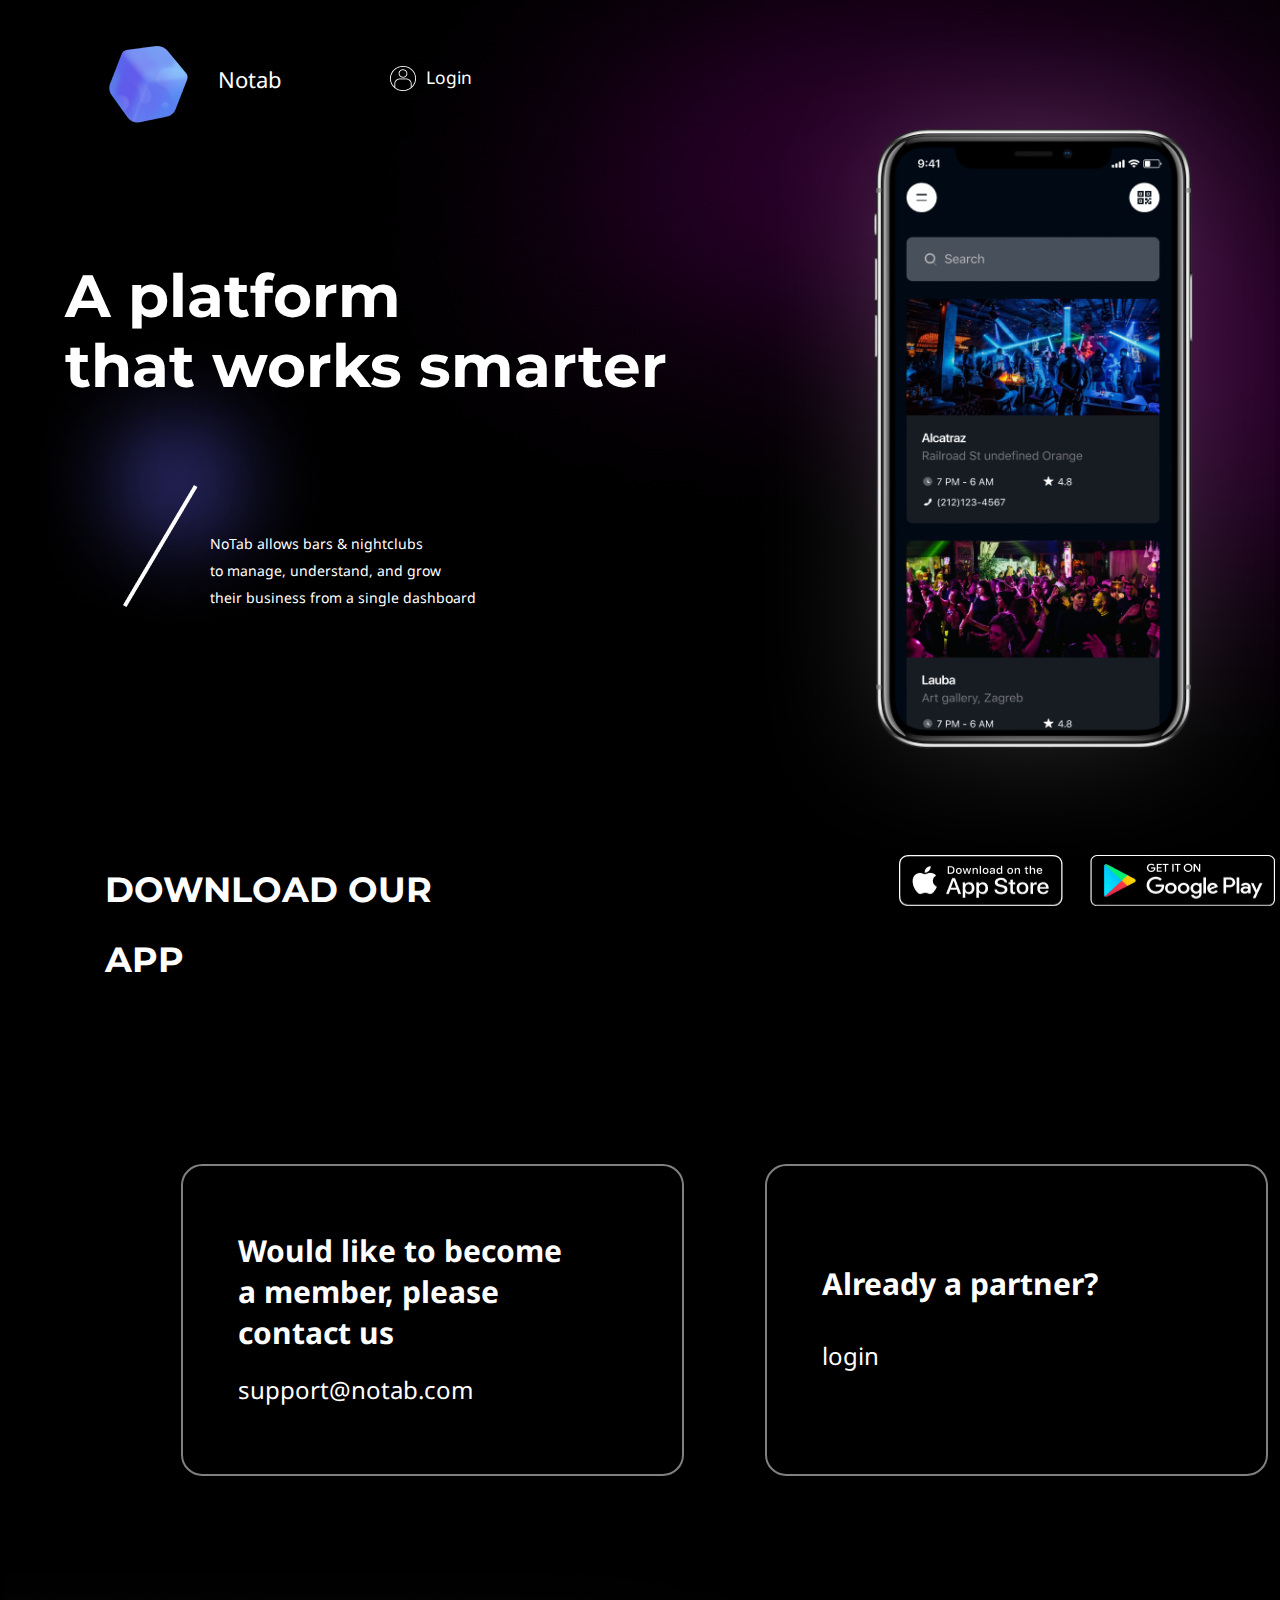
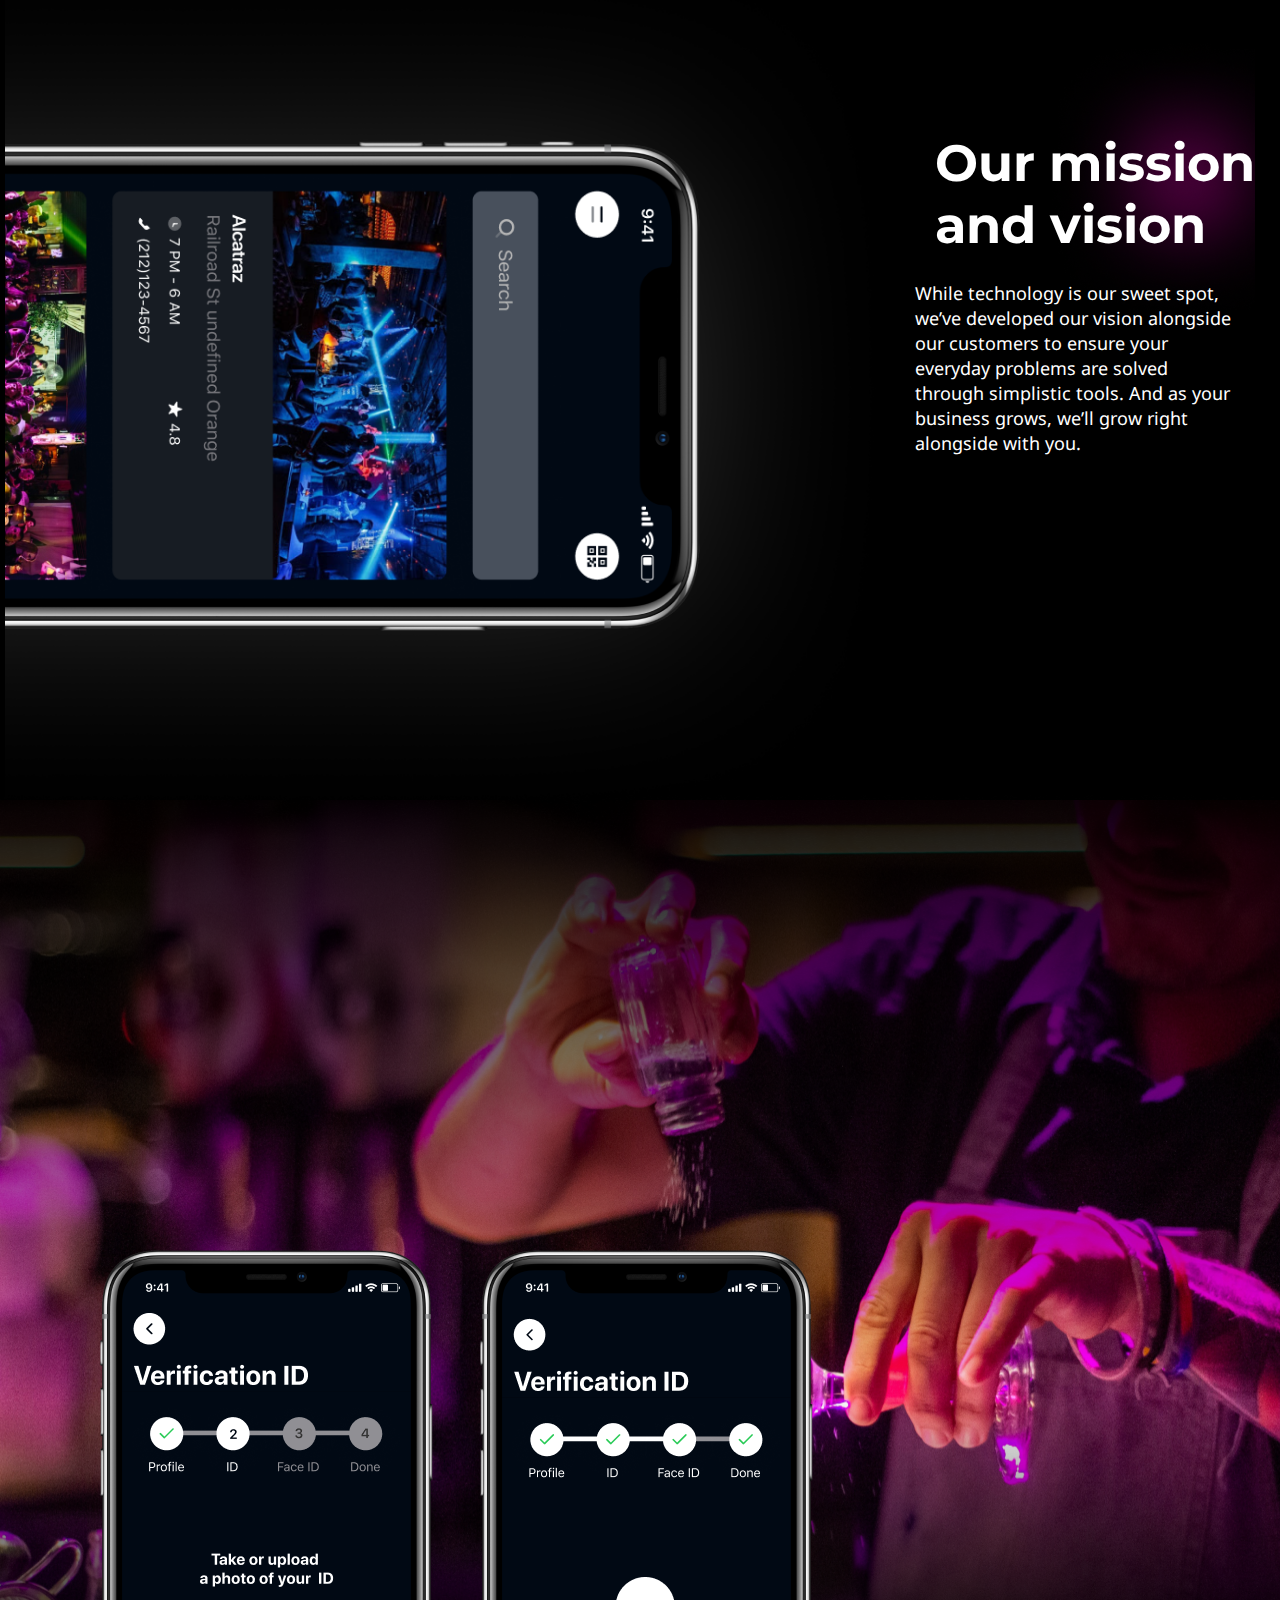
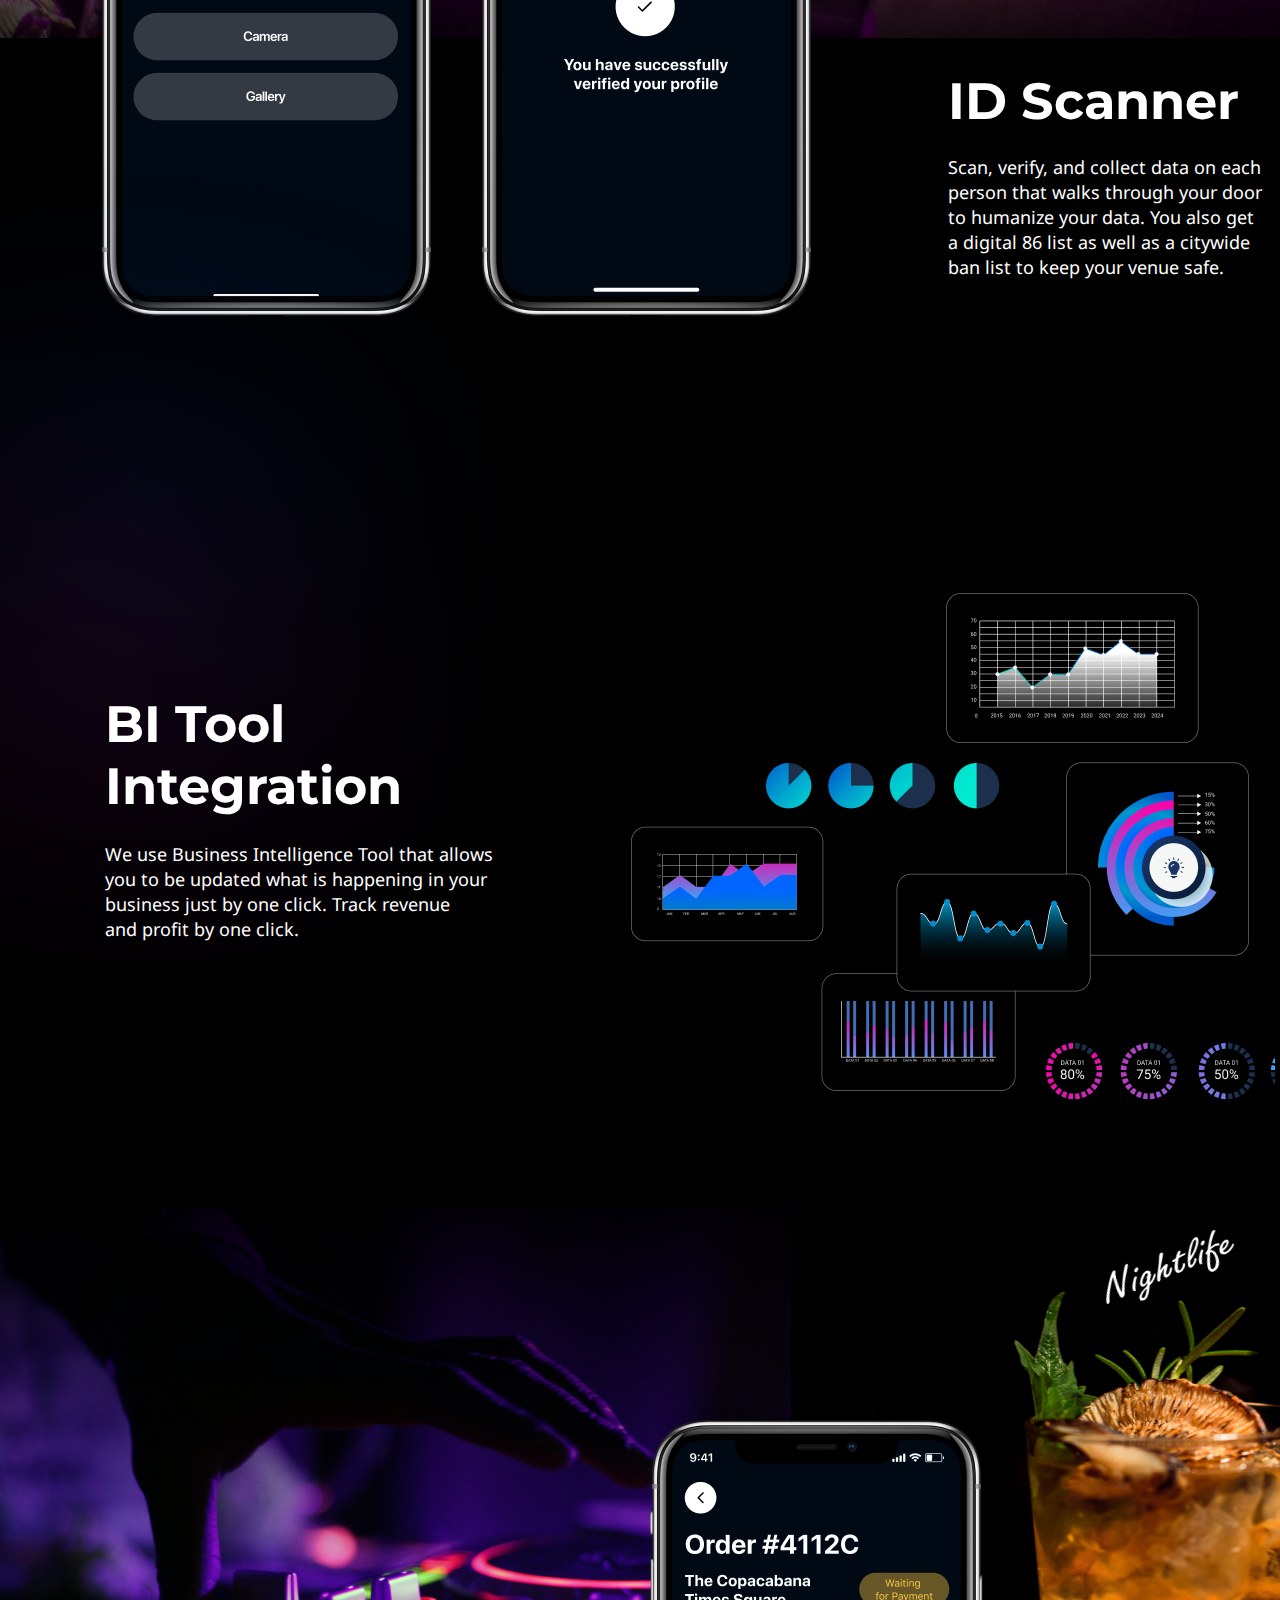
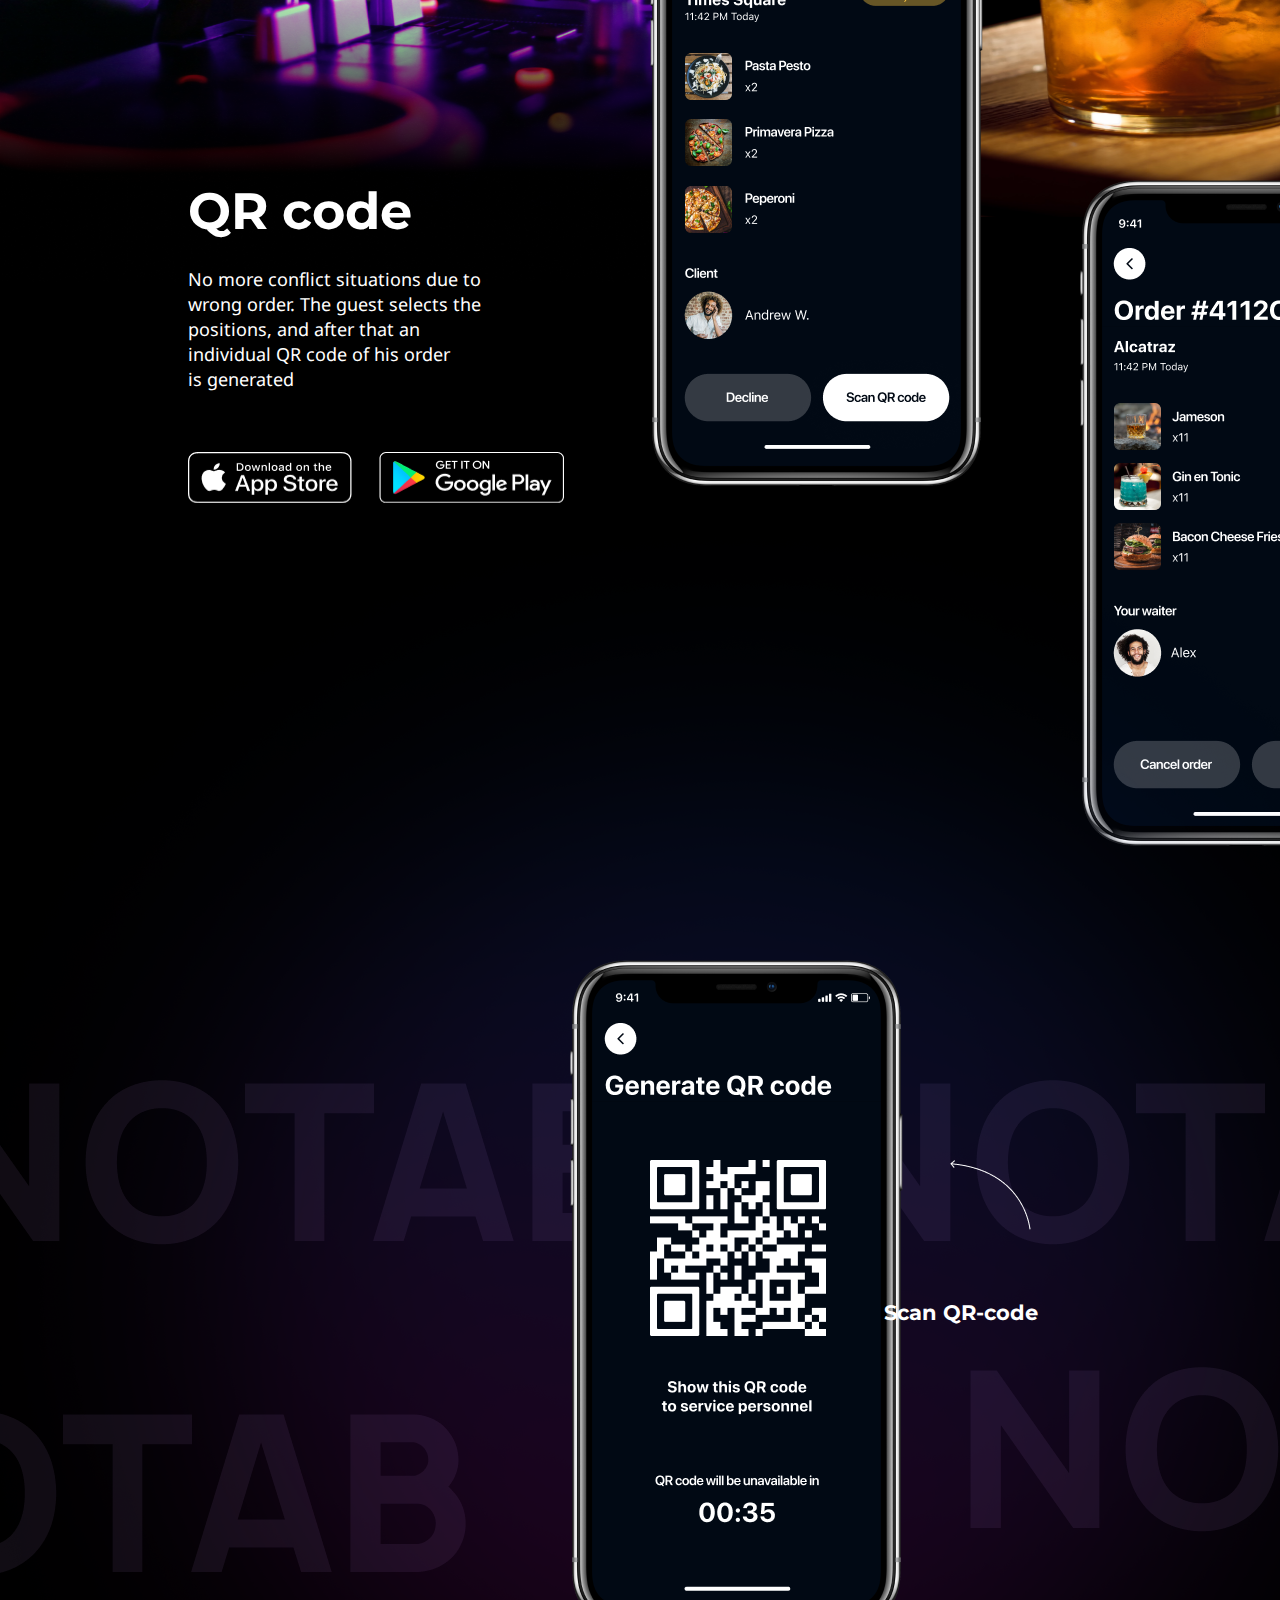
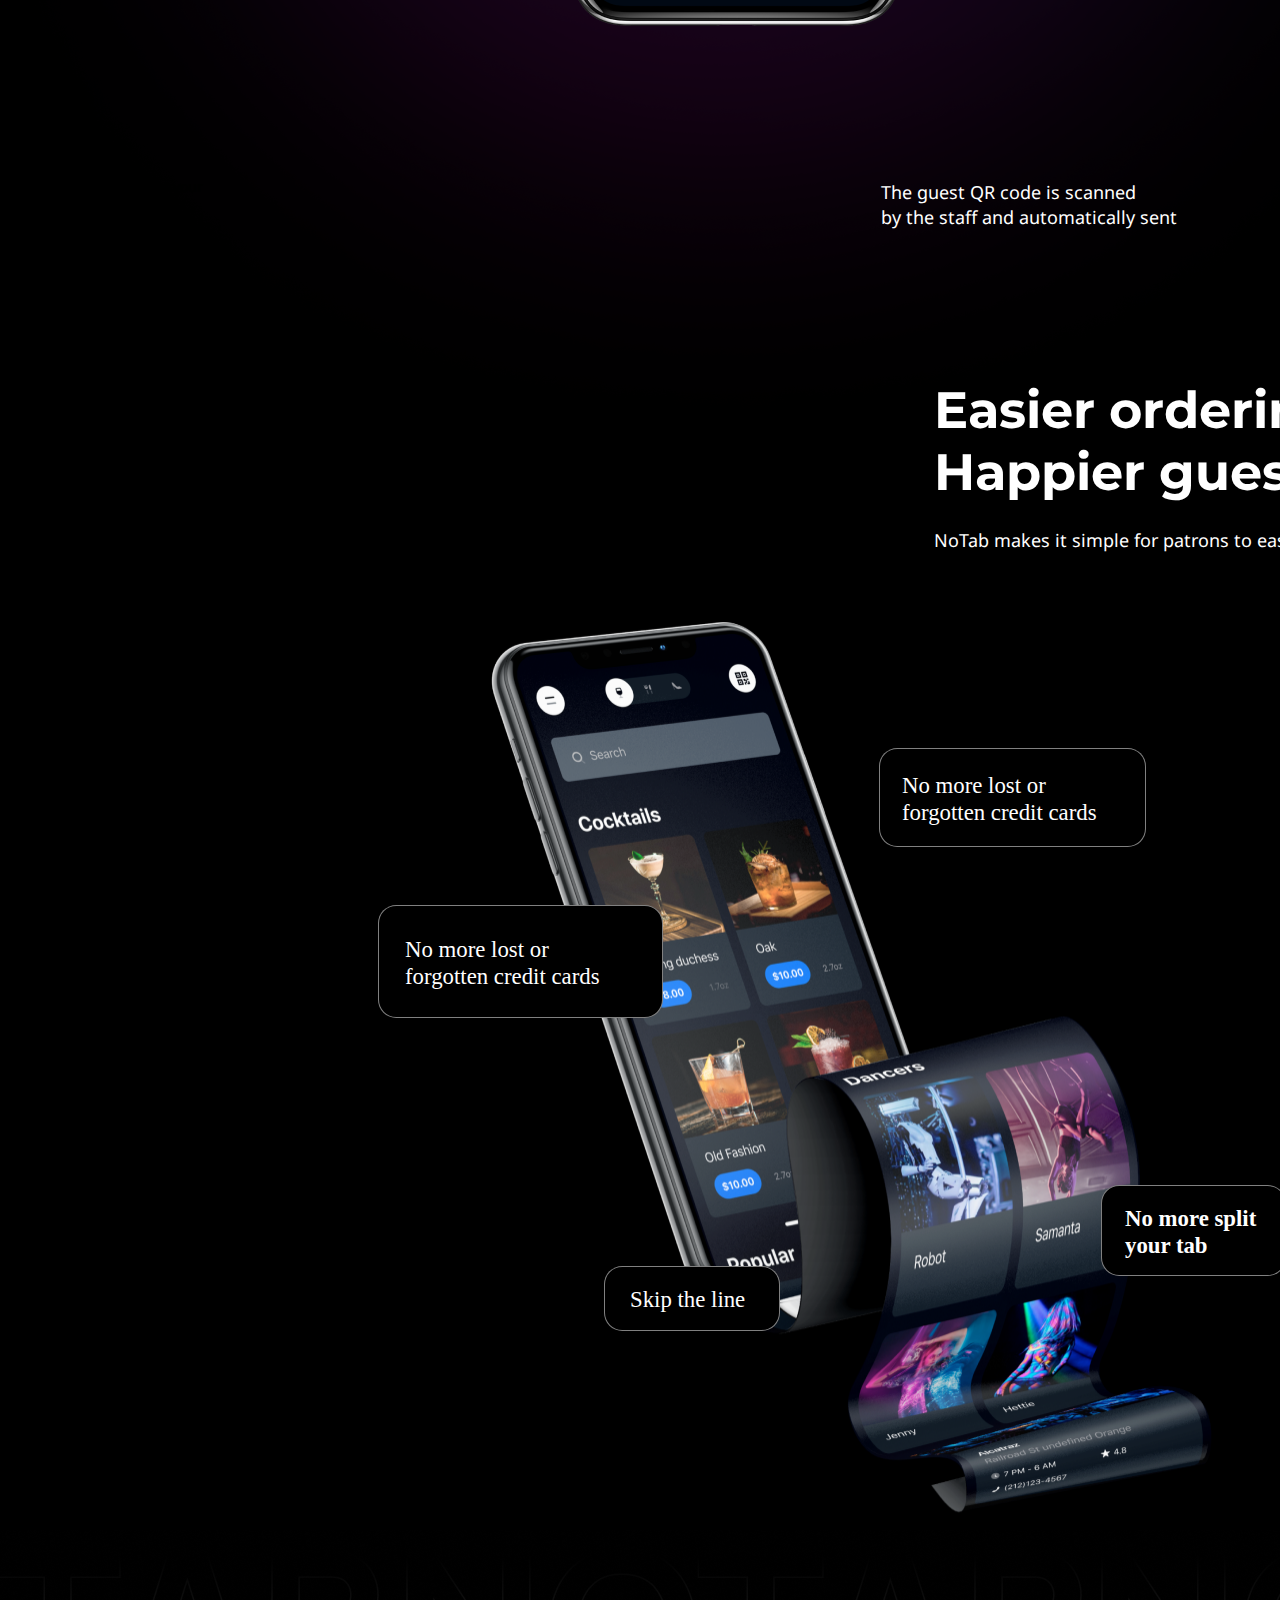
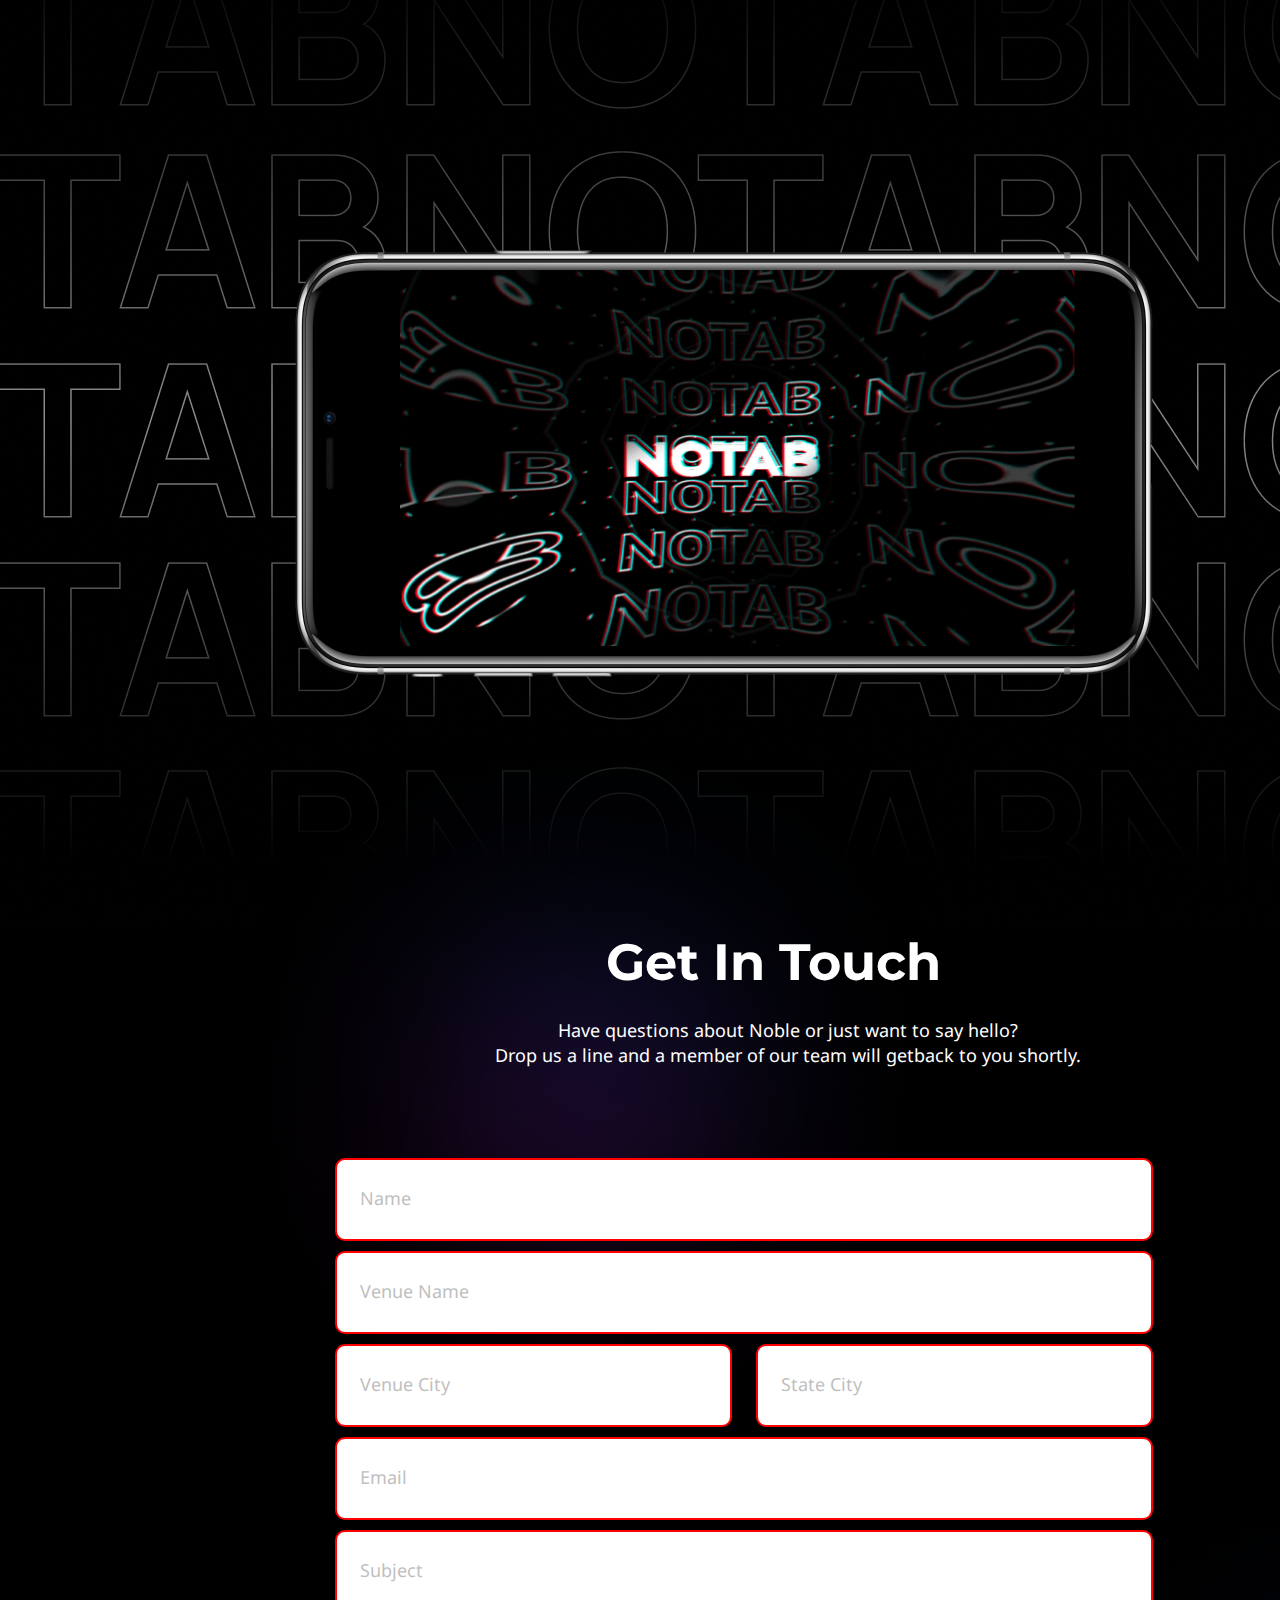
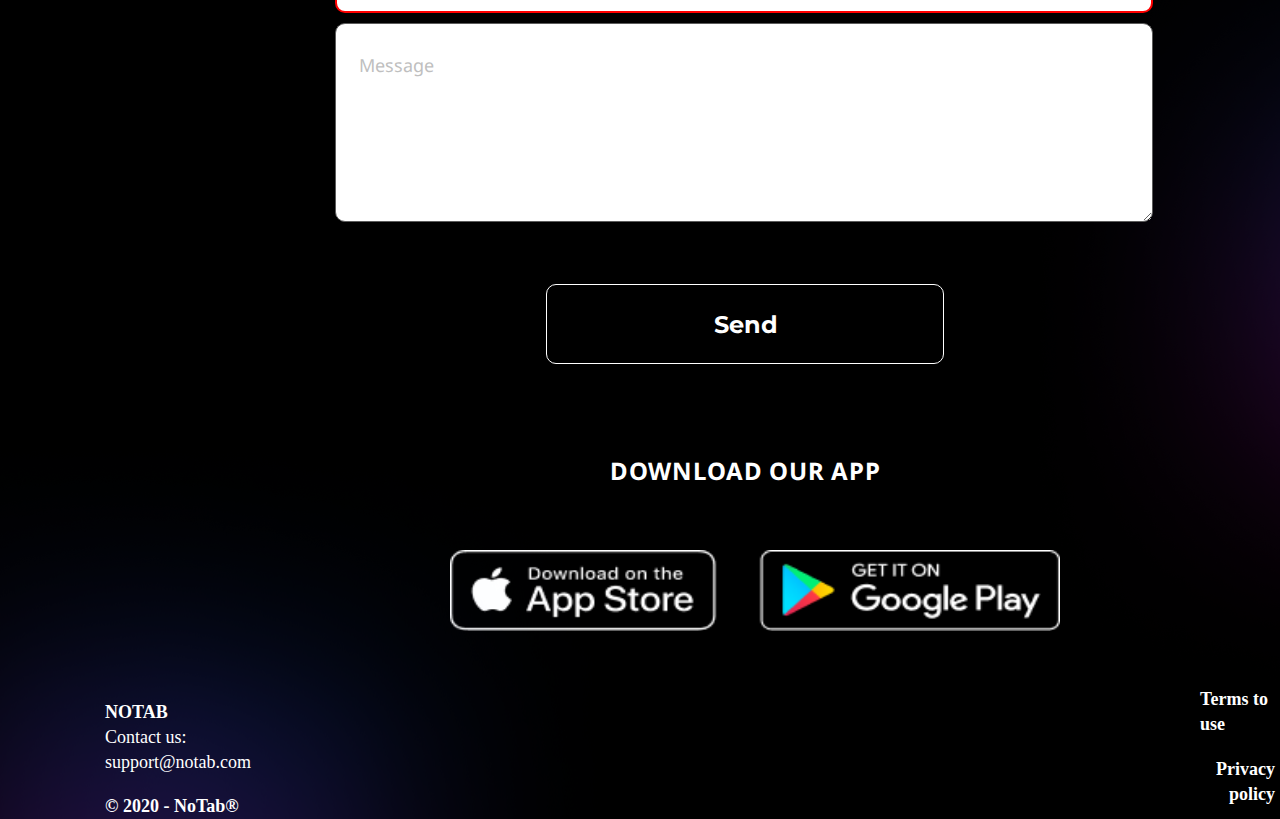
==== index.html @ a8b3a50b "new" ====
<!DOCTYPE html>
<html lang="en">

<head>
	<meta charset="UTF-8">
	<meta http-equiv="X-UA-Compatible" content="IE=edge">
	<meta name="viewport" content="width=device-width, initial-scale=1.0">
	<link rel="stylesheet" href="scss/style.css">
	<title>Purrweb</title>
	<link rel="preconnect" href="https://fonts.gstatic.com">
	<link href="https://fonts.googleapis.com/css2?family=Montserrat:wght@700&display=swap" rel="stylesheet">
	<link rel="preconnect" href="https://fonts.gstatic.com">
	<link href="https://fonts.googleapis.com/css2?family=Montserrat:wght@700&family=Noto+Sans&display=swap"
		rel="stylesheet">
</head>

<body>


	<div class="wrapper">
		<div class="container">
			<div class="head">

				<div class="head__row">
					<div class="head__body">
						<div class="head__left">
							<div class="head__logo">

							</div>
							<div class="head__title">Notab</div>

						</div>
						<div class="head__right">
							<div class="head__lable">

							</div>
							<div class="head__login">Login</div>
						</div>

					</div>

				</div>

			</div>
			<div class="what">

				<div class="what__row">
					<div class="what__body">
						<div class="what__left">
							<div class="what__title">A platform <br> that works smarter</div>
							<div class="what__text">NoTab allows bars & nightclubs <br> to manage, understand, and grow <br>
								their
								business from a single dashboard</div>
						</div>
						<div class="what__right">
							<div class="what__img">

							</div>
						</div>
					</div>
				</div>

			</div>
			<div class="our">

				<div class="our__row">
					<div class="our__body">
						<div class="our__left">
							<div class="our__text">DOWNLOAD OUR APP

							</div>
						</div>
						<div class="our__right">
							<div class="our__soc">

							</div>
						</div>
					</div>
				</div>

			</div>
			<div class="like">

				<div class="like__row">
					<div class="like__body">
						<div class="like__left">
							<div class="like__text">Would like to become <br> a member, please <br> contact us</div>
							<div class="like__email">
								<a href="http://google.com">support@notab.com</a>
							</div>
						</div>
						<div class="like__right">
							<div class="like__text1">Already a partner?</div>
							<div class="like__log">
								<a href="http://google.com">login</a>
							</div>
						</div>
					</div>
				</div>

			</div>
			<div class="miss">
				<div class="miss__row">
					<div class="miss__body">
						<div class="miss__left"></div>
						<div class="miss__right">
							<div class="miss__title">Our mission <br> and vision
							</div>
							<div class="miss__text">While technology is our sweet spot, <br> we’ve developed our vision
								alongside <br>
								our customers to ensure your <br> everyday problems are solved <br> through simplistic tools.
								And as
								your <br> business grows, we’ll grow right <br> alongside with you. </div>
						</div>

					</div>
				</div>

			</div>
			<div class="scan">
				<div class="scan__row">
					<div class="scan__title">ID Scanner</div>
					<div class="scan__text">Scan, verify, and collect data on each <br> person that walks through your door
						<br>
						to humanize your data. You also get <br>
						a digital 86 list as well as a citywide <br> ban list to keep your venue safe.
					</div>
				</div>

			</div>
			<div class="tool">
				<div class="tool__row">
					<div class="tool__left">
						<div class="tool__title">BI Tool Integration</div>
						<div class="tool__text">We use Business Intelligence Tool that allows <br> you to be updated what is
							happening
							in your <br> business just by one click. Track revenue <br>
							and profit by one click. </div>
					</div>
					<div class="tool__right">


					</div>

				</div>

			</div>
			<div class="qr">
				<div class="qr__row">
					<div class="qr__left">
						<div class="qr__title">QR code</div>
						<div class="qr__text">No more conflict situations due to <br> wrong order. The guest selects the <br>
							positions,
							and after that an <br> individual QR code of his order <br> is generated </div>
						<div class="qr__soc">

						</div>
					</div>
					<div class="qr__right">
						<div class="qr__text1"></div>
						<div class="qr__text2">Scan QR-code</div>

					</div>


				</div>
				<div class="qr__columns">
					<div class="qr__foot">Generate your <br> QR-code</div>
					<div class="qr__foot1">The guest QR code is scanned <br>
						by the staff and automatically sent</div>
				</div>


			</div>
			<div class="hap">

				<div class="hap__row">
					<div class="hap__body">
						<div class="hap__column">
							<div class="hap__title">Easier ordering. <br>
								Happier guests.</div>
						</div>
						<div class="hap__subtitle">NoTab makes it simple for patrons to easily</div>

						<div class="hap__text">No more lost or <br>
							forgotten credit cards</div>
						<div class="hap__text1">No more lost or <br>
							forgotten credit cards</div>
						<div class="hap__text2">No more split <br>
							your tab</div>
						<div class="hap__text3">Skip the line</div>

					</div>
				</div>

			</div>
			<div class="gett">

				<div class="gett__row">
					<div class="gett__body">
						<div class="gett__title">Get In Touch
						</div>
						<div class="gett__text">Have questions about Noble or just want to say hello? <br>
							Drop us a line and a member of our team will getback to you shortly.</div>
						<div class="gett__form">
							<form action="*">
								<p><input placeholder="Name" class="text" type="text" required></p>
								<p><input placeholder="Venue Name" class="text" type="text" required></p>

								<input placeholder="Venue City" class="text1" type="text" required>
								<p><input placeholder="State City" class="text2" type="text" required></p>
								<p><input placeholder="Email" class="email" type="email" required></p>
								<p><input placeholder="Subject" class="text" type="text" required></p>
								<textarea placeholder="Message" class="textarea" name="textarea"></textarea>
								<button type="submit" class="btn">Send</button>
							</form>

						</div>
					</div>
				</div>

			</div>
			<div class="app">

				<div class="app__row">
					<div class="app__body">
						<div class="app__title">DOWNLOAD OUR APP</div>
						<div class="app__img">

						</div>
						<div class="app__columns">
							<div class="app__left">
								<div class="app__text">NOTAB</div>
								<div class="app__contact">Contact us: <br> support@notab.com</div>
								<div class="app__years">© 2020 - NoTab®</div>
							</div>
							<div class="app__right">
								<div class="app__text1">
									Terms to use

								</div>
								<div class="app__text2">
									Privacy policy

								</div>
							</div>
						</div>
					</div>
				</div>

			</div>

		</div>


	</div>
</body>

</html>
---- scss/style.css ----
* {
	padding: 0;
	margin: 0;
	border: 0;
}
*,
*:before,
*:after {
	box-sizing: border-box;
}
:focus,
:active {
	outline: none;
}
a:focus,
a:active {
	outline: none;
}

nav,
footer,
header,
aside {
	display: block;
}

html,
body {
	height: 100%;
	width: 100%;
	font-size: 100%;
	line-height: 1;
	font-size: 14px;
	-ms-text-size-adjust: 100%;
	-moz-text-size-adjust: 100%;
	-webkit-text-size-adjust: 100%;
}
input,
button,
textarea {
	font-family: inherit;
}

input::-ms-clear {
	display: none;
}
button {
	cursor: pointer;
}
button::-moz-focus-inner {
	padding: 0;
	border: 0;
}
a,
a:visited {
	text-decoration: none;
}
a:hover {
	text-decoration: none;
}
ul li {
	list-style: none;
}
img {
	vertical-align: top;
}

h1,
h2,
h3,
h4,
h5,
h6 {
	font-size: inherit;
	font-weight: 400;
}
/*--------------------*/
$maxWidth: 1440;
@mixin adaptiv-font($pcSize, $mobSize) {
	$addSize: $pcSize - $mobSize;
	$maxWidth: $maxWidth - 375;
	font-size: calc(#{$mobSize + px} + #{$addSize} * ((100vw - 375px) / #{$maxWidth}));
}
body {
	font-family: "Montserrat", sans-serif;
	font-family: "Noto Sans", sans-serif;
}

.wrapper {
	min-height: 100%;
	overflow: hidden;
	flex-direction: column;
}
.container {
	display: flex;
	flex-direction: column;
	max-width: 1440px;
	margin: 0 auto;
	justify-content: space-between;
	padding: 0 5px;
	background: url(../img/Rectangle\ 1595.png) 0px 10010px no-repeat,
		url(../img/Group\ 545.png) 450px 10150px / 610px 81px no-repeat,
		url(../img/Rectangle\ 1590.png) 0px 3300px no-repeat, url(../img/Rectangle\ 1650.png) 1000px 9450px no-repeat,
		url(../img/Rectangle\ 1649.png) 200px 8700px no-repeat,
		url(../img/Screenshot\ 2020-09-17\ at\ 11.49.png) 400px 8270px / 675px 377px no-repeat,
		url(../img/Grou1p\ 457.png) 295px 8250px / 859px 428px no-repeat, url(../img/Group\ 441.png) 0px 7880px no-repeat,
		url(../img/iPhone\ XS\ Longscroll\ Mockup\ 1.png) 400px 6960px / 868px 1038px no-repeat,
		url(../img/Arrow\ 1.png) 950px 5960px no-repeat, url(../img/Group\ 533.png) 570px 5760px no-repeat,
		url(../img/Rectangle\ 1604.png) 0px 5280px no-repeat, url(../img/Group\ 550.png) 0px 5880px no-repeat,
		url(../img/Group\ 542.png) 1080px 4980px no-repeat, url(../img/Group\ 541.png) 650px 4620px no-repeat,
		url(../img/Rectangle\ 1613.png) 0 4400px / 800px 682px no-repeat,
		url(../img/ash-edmonds-fsI-_MRsic0-unsplash.png) 791px 4400px / 700px 617px no-repeat,
		url(../img/marcela-laskoski-YrtFlrLo2DQ-unsplash.png) 0 4400px / 811px 606px no-repeat,
		url(../img/Group\ 514.png) 480px 2850px no-repeat, url(../img/Group\ 513.png) 100px 2850px no-repeat,
		url(../img/Rectangle\ 1612.png) 0px 2395px / 1450px 1060px no-repeat,
		url(../img/louis-hansel-shotsoflouis-_6ZqQc02NYc-unsplash.png) 0px 2400px / 1440px 838px no-repeat,
		url(../img/Line\ 1.png) 123px 485px no-repeat, url(../img/Ellipse\ 93.png) 23px 320px no-repeat,
		url(../img/Vector\ 3.png) top right no-repeat, #000;
}

@media (max-width: 1440px) {
	.container {
		max-width: 1390px;
	}
}
@media (max-width: 1390px) {
	.container {
		max-width: 1100px;
	}
}
@media (max-width: 768px) {
	.container {
		max-width: 720px;
	}
}
@media (max-width: 385px) {
	.container {
		max-width: 375px;
		background: url(../img/Rectangle\ 1595.png) -70px 8900px no-repeat,
			url(../img/Rectangle\ 1650.png) -10px 8250px no-repeat,
			url(../img/iPhone\ XS\ Longscroll\ Mockup\ 1.png) 0px 7290px / 360px 430px no-repeat,
			url(../img/Arrow\ 11.png) 305px 6780px no-repeat,
			url(../img/Group\ 533.png) 100px 6460px / 182px 365px no-repeat,
			url(../img/Rectangle\ 1604.png) 25px 6480px / 366px 365px no-repeat,
			url(../img/Group\ 550.png) -20px 6580px /489px 122px no-repeat,
			url(../img/Group\ 542.png) 50px 5640px / 280px 563px no-repeat,
			url(../img/Group\ 541.png) 50px 5000px / 280px 563px no-repeat,
			url(../img/ash-edmonds-fsI-_MRsic0-unsplash\ копия\ 1.png) 55px 4800px / 352px 297px no-repeat,
			url(../img/Rectangle\ 1612.png) 0px 4150px / 416px 335px no-repeat,
			url(../img/marcela-laskoski-YrtFlrLo2DQ-unsplash.png) 0 4150px / 416px 311px no-repeat,
			url(../img/Group\ 514.png) 50px 3020px / 287px 575px no-repeat,
			url(../img/Group\ 513.png) 50px 2420px / 287px 575px no-repeat,
			url(../img/Rectangle\ 1612.png) -20px 2000px / 487px 300px no-repeat,
			url(../img/louis-hansel-shotsoflouis-_6ZqQc02NYc-unsplash.png) -20px 2000px / 454px 263px no-repeat,
			url(../img/Ellipse\ 94.png) -80px 1185px no-repeat, url(../img/Vector\ 13.png) 20px 0px / 363px 430px no-repeat,
			#000;
	}
}

.head {
	display: flex;
	justify-content: space-between;
}

.head__row {
}
.head__body {
	margin: 30px 0 0 90px;
	display: flex;
	justify-content: space-between;
}
.head__left {
	display: flex;
	justify-content: space-between;
}
@media (max-width: 385px) {
	.head__left {
		margin: 0 0 0 -80px;
	}
}
.head__logo {
	background: url(../img/Cube\ new\ version-05\ 1.png) no-repeat;
	width: 107px;
	height: 109px;
}
@media (max-width: 385px) {
	.head__logo {
		background: url(../img/Cube\ new\ version-05\ 1.png) 0 0 / 51px 52px no-repeat;
		width: 107px;
		height: 109px;
	}
}

.head__title {
	font-size: calc(11px + 13 * ((100vw - 375px) / (1440 - 375)));
	color: #fff;
	margin: 38px 0 0 16px;
}
@media (max-width: 385px) {
	.head__title {
		margin: 20px 0 0 -50px;
	}
}
.head__right {
	display: flex;
	justify-content: space-between;
	margin: 36px 0 0 108px;
}
@media (max-width: 385px) {
	.head__right {
		margin: 15px 0 0 170px;
	}
}
.head__lable {
	background: url(../img/Group\ 574.png) no-repeat;
	width: 26px;
	height: 25px;
	color: #fff;
}
@media (max-width: 385px) {
	.head__lable {
		background-image: none;
	}
}
.head__login {
	color: #fff;
	font-size: calc(14px + 4 * ((100vw - 375px) / (1440 - 375)));
	font-family: Noto Sans;
	margin: 3px 0 0 10px;
}
.head__login:hover {
	text-decoration: underline;
}
.what {
	display: flex;
	flex: 0 1 50%;
	margin: 1px 0 0 0px;
}

.what__row {
	justify-content: space-between;
}
.what__body {
	display: flex;
	justify-content: space-between;
}
.what__left {
	display: flex;

	flex-direction: column;
}
@media (max-width: 385px) {
	.what__left {
		margin: -130px 0 0 -55px;
	}
}
.what__title {
	width: 100%;
	font-family: Montserrat;
	font-size: calc(35px + 29 * ((100vw - 375px) / (1440 - 375)));
	font-style: normal;
	font-weight: 700;
	line-height: 70px;
	letter-spacing: 0em;
	text-align: left;
	color: #fff;
	margin: 121px 0 0 60px;
}
@media (max-width: 385px) {
	.what__title {
		width: 207px;
		height: 120px;
		line-height: 1.1;
	}
}
.what__text {
	font-family: Noto Sans;
	font-size: 15;
	font-style: normal;
	font-weight: 400;
	line-height: 27px;
	letter-spacing: 0em;
	text-align: left;
	color: #fff;
	margin: 129px 0 0 205px;
}
@media (max-width: 385px) {
	.what__text {
		margin: 25px 0 0 60px;
		width: 240px;
		height: 88px;
		line-height: 1.2;
	}
}
.what__right {
	margin: -150px 0 0 100px;
}
@media (max-width: 385px) {
	.what__right {
		margin: -40px 0 0 -10px;
	}
}
.what__img {
	background: url(../img/phone.png) 0 0 / 585px 890px no-repeat;

	height: 890px;
	width: 535px;

	border-radius: 0px;
}
@media (max-width: 385px) {
	.what__img {
		background: url(../img/phone.png) 10px -60px / 201px 382px no-repeat;
	}
}
.our {
	display: flex;
	flex: 0 1 50%;
	margin: 0px 0 0 0px;
}
@media (max-width: 385px) {
	.our {
		margin: 0px 0 0 0;
	}
}
.our__row {
	justify-content: space-between;
}
.our__body {
	display: flex;
}
.our__left {
}
@media (max-width: 385px) {
	.our__left {
		width: 375px;
		margin: 60px 0 0 100px;
		padding: 0 0 0 60px;
	}
}
.our__text {
	font-family: Montserrat;
	font-size: 35px;
	font-style: normal;
	font-weight: 700;
	line-height: 70px;
	letter-spacing: 0em;
	text-align: left;
	color: #fff;
	padding: 0 0 0 100px;
	margin: -25px 0 0 0px;
}
@media (max-width: 385px) {
	.our__text {
		font-size: 24px;
		margin: -645px 0 0 -120px;
		line-height: 1.5;
		padding: 0 0 0 0px;
	}
}
.our__right {
	margin: -25px 0 0 400px;
}
@media (max-width: 385px) {
	.our__right {
		margin: -500px 0 0 -380px;
	}
}
.our__soc {
	background: url(../img/Group\ 545.png) no-repeat;
	height: 51.32609176635742px;
	width: 376.000244140625px;

	border-radius: 0px;
}
@media (max-width: 385px) {
	.our__soc {
		background: url(../img/Group\ 622.png) 0px 90px no-repeat, url(../img/Group\ 623.png) no-repeat;
		width: 490px;
		height: 270px;
	}
}
.like {
	margin: 169px 0 0 176px;
}

.like__row {
	display: flex;
}
.like__body {
	display: flex;
	flex: 0 1 auto;
	justify-content: space-between;
	margin: 0px 0 0 0px;
}
.like__left {
	display: flex;

	flex-direction: column;
	width: 503px;
	height: 312px;
	left: 176px;
	top: 1131px;

	border: 2px solid rgba(255, 255, 255, 0.5);
	box-sizing: border-box;
	border-radius: 21.3671px;
}
@media (max-width: 385px) {
	.like__left {
		margin: -500px 0 0 -165px;

		width: 345px;
		height: 233px;
	}
}
.like__text {
	font-family: Noto Sans;
	font-size: 30px;
	font-style: normal;
	font-weight: 700;
	line-height: 41px;
	letter-spacing: 0em;
	text-align: left;
	color: #fff;
	padding: 64px 0 0 55px;
}
@media (max-width: 385px) {
	.like__text {
		font-size: 24px;
		line-height: 1.2;
		padding: 39px 60px 0 33px;
	}
}
.like__email {
	font-family: Noto Sans;
	font-size: 24px;
	font-style: normal;
	font-weight: 400;
	line-height: 33px;
	letter-spacing: 0em;
	text-align: left;
	padding: 20px 0 0 55px;

	color: #fff;
}
@media (max-width: 385px) {
	.like__email {
		font-size: 24px;
		line-height: 1.2;
		padding: 39px 0 0 33px;
	}
}
.like__email:hover {
	text-decoration: underline;
}
a {
	color: #fff;
}
.like__right {
	display: flex;
	flex-direction: column;
	width: 503px;
	height: 312px;
	left: 760px;
	top: 1131px;
	margin: 0 0 0 81px;

	border: 2px solid rgba(255, 255, 255, 0.5);
	box-sizing: border-box;
	border-radius: 21.371px;
}
@media (max-width: 385px) {
	.like__right {
		margin: -230px 0 0 -345px;

		width: 345px;
		height: 233px;
	}
}
.like__text1 {
	color: #fff;
	font-family: Noto Sans;
	font-size: 30px;
	font-style: normal;
	font-weight: 700;
	line-height: 41px;
	letter-spacing: 0em;
	text-align: left;
	padding: 97px 35px 0 55px;
}
@media (max-width: 385px) {
	.like__text1 {
		font-size: 24px;
		line-height: 1.2;
		padding: 82px 0 0 33px;
	}
}
.like__log {
	font-family: Noto Sans;
	font-size: 24px;
	font-style: normal;
	font-weight: 400;
	line-height: 33px;
	letter-spacing: 0em;
	text-align: left;
	padding: 35px 0 0 55px;
	color: #fff;
}
@media (max-width: 385px) {
	.like__log {
		font-size: 24px;
		line-height: 1.2;
		padding: 39px 0 0 33px;
	}
}
.like__log:hover {
	text-decoration: underline;
}
.miss {
	margin: 0px 0 0 0px;
}
@media (max-width: 385px) {
	.miss {
		background: url(../img/phone.png) 442px 226px / 312px 486px no-repeat;
		margin: 60px 0px 0 -410px;
		padding: 0 0 0 0px;
	}
}
.container {
	max-width: 1440px;
}
.miss__row {
	display: flex;
	flex: 0 1 50%;
}
@media (max-width: 385px) {
	.miss__row {
		margin: 0 0 0 -20px;
	}
}
.miss__body {
	display: flex;
	justify-content: space-between;
}
@media (max-width: 385px) {
	.miss__body {
		margin: 0 0 0 85px;
	}
}
.miss__right {
	background: url(../img/Ellipse\ 94.png) 40px 140px no-repeat;
	margin: 20px 0 0 0px;
}
@media (max-width: 385px) {
	.miss__right {
		margin: 0px 0px 0 0px;
		background: none;
	}
}
.miss__title {
	font-family: Montserrat;
	font-size: 51px;
	font-style: normal;
	font-weight: 700;
	line-height: 62px;
	letter-spacing: 0em;
	text-align: left;
	color: #fff;
	margin: 236px 0 0 -70px;
}
@media (max-width: 385px) {
	.miss__title {
		font-size: 24px;
		margin: 10px 0 0 -50px;
	}
	br {
		display: none;
	}
}
.miss__text {
	//styleName: 1;
	font-family: Noto Sans;
	font-size: 18px;
	font-style: normal;
	font-weight: 400;
	line-height: 25px;
	letter-spacing: 0em;
	text-align: left;
	color: #fff;
	margin: 25px 0 0 -90px;
}
@media (max-width: 385px) {
	.miss__text {
		font-size: 14px;
		margin: 10px 0 0 -85px;
	}
}
.miss__left {
	background: url(../img/Group\ 4517.png) 0 0 / 900px 898px no-repeat;

	height: 1000px;
	width: 1000px;
	margin: 60px 0 0 0px;
	border-radius: 0px;
}
@media (max-width: 385px) {
	.miss__left {
		background: none;
	}
}

.scan {
	margin: 734px 0 0 943px;
}
@media (max-width: 385px) {
	.scan {
		margin: -140px 0 0 0px;
	}
}
.scan__row {
	display: flex;
	flex-direction: column;
	flex: 0 1 50%;
}
.scan__title {
	font-family: Montserrat;
	font-style: normal;
	font-weight: bold;
	font-size: 51px;
	line-height: 62px;
	display: flex;
	align-items: flex-end;

	color: #ffffff;
}
@media (max-width: 385px) {
	.scan__title {
		font-size: 24px;
		padding: 0 0 0 10px;
	}
}
.scan__text {
	font-family: Noto Sans;
	font-style: normal;
	font-weight: normal;
	font-size: 18px;
	line-height: 25px;
	display: flex;
	align-items: flex-end;
	margin: 23px 0 0 0;
	color: #ffffff;
}
@media (max-width: 385px) {
	.scan__text {
		font-size: 16px;
		padding: 0 0 0 10px;
		margin: -5px 0 0 0;
	}
}
.tool {
	margin: 263px 0 0 100px;
}
@media (max-width: 385px) {
	.tool {
		margin: 1205px 0 0 0;
	}
}
.tool__row {
	display: flex;
	flex: 0 1 50%;
}
.tool__left {
	margin: 150px 0 0 0;
}
.tool__title {
	font-family: Montserrat;
	font-style: normal;
	font-weight: bold;
	font-size: 51px;
	line-height: 62px;
	display: flex;
	align-items: flex-end;

	color: #ffffff;
}
@media (max-width: 385px) {
	.tool__title {
		width: 375px;
		font-size: 24px;
		padding: 0 0 0 10px;
	}
}
.tool__text {
	font-family: Noto Sans;
	font-style: normal;
	font-weight: normal;
	font-size: 18px;
	line-height: 25px;
	display: flex;
	align-items: center;
	margin: 25px 0 0 0;
	color: #ffffff;
}
@media (max-width: 385px) {
	.tool__text {
		width: 375px;
		font-size: 16px;
		padding: 0 0 0 10px;
		margin: 0px 0 0 0;
	}
}
.tool__right {
	width: 800px;
	height: 900px;
	background: url(../img/Group\.png) 465px 500px no-repeat, url(../img/Group\ 562.png) 315px 330px no-repeat,
		url(../img/Group\ 561.png) 240px 430px no-repeat, url(../img/Group\ 559.png) 485px 219px no-repeat,
		url(../img/Group\ 564.png) 50px 283px no-repeat, url(../img/Group\ 558.png) 185px 220px no-repeat,
		url(../img/Group\ 565.png) 365px 50px no-repeat;
	margin: 0 0 0 50px;
}
@media (max-width: 385px) {
	.tool__right {
		background: url(../img/Group\.png) 305px 190px / 296px 59px no-repeat,
			url(../img/Group\ 562.png) 315px 59px / 90px 50px no-repeat,
			url(../img/Group\ 561.png) 270px 110px / 90px 50px no-repeat,
			url(../img/Group\ 559.png) 402px 19px / 85px 90px no-repeat,
			url(../img/Group\ 558.png) 185px 70px / 109px 21px no-repeat,
			url(../img/Group\ 565.png) 90px 150px / 144px 86px no-repeat;
		margin: 300px 0 0 -500px;
	}
}
.qr {
	width: 100%;
	margin: -100px 0 0 2px;
}
@media (max-width: 385px) {
	.qr {
		margin: -800px 0 0 -170px;
	}
}
.qr__row {
	display: flex;

	flex: 0 1 50%;
}
.qr__left {
	display: flex;
	flex-direction: column;
	width: 900px;
	height: 650px;
	margin: 437px 0 0 181px;
}
.qr__title {
	font-family: Montserrat;
	font-style: normal;
	font-weight: bold;
	font-size: 51px;
	line-height: 62px;
	display: flex;
	align-items: flex-end;

	color: #ffffff;
	margin: 0px 0 0 0px;
}
@media (max-width: 385px) {
	.qr__title {
		font-size: 24px;
	}
}
.qr__text {
	font-family: Noto Sans;
	font-style: normal;
	font-weight: normal;
	font-size: 18px;
	line-height: 25px;
	display: flex;
	align-items: flex-end;
	margin: 25px 0 0 0px;
	color: #ffffff;
}
@media (max-width: 385px) {
	.qr__text {
		width: 308px;
		height: 88px;
		font-size: 16px;
		margin: 5px 0 0 0px;
	}
}
.qr__soc {
	background: url(../img/Group\ 545.png) no-repeat;
	width: 376px;
	height: 51.33px;
	margin: 60px 0 0 0px;
}

@media (max-width: 385px) {
	.qr__soc {
		background: url(../img/Group\ 622.png) 0px 90px no-repeat, url(../img/Group\ 623.png) no-repeat;
		width: 490px;
		height: 270px;
		margin: 40px 0 0 80px;
	}
}
.qr__right {
	margin: 0px 0 0 0px;
	width: 733px;
	height: 620px;
}
.qr__text1 {
	width: 200px;
	height: 100px;
	background: url(../img/Nightlife.png) 0 0 / 138px 54px no-repeat;
	margin: -110px 0 0 540px;
	transform: rotate(-12.84deg);
}
@media (max-width: 385px) {
	.qr__text1 {
		width: 88px;
		height: 34px;
		background: url(../img/Nightlife.png) 900px 100px / 138px 54px no-repeat;
		margin: 0 0 0 0px;
	}
}
.qr__text2 {
	font-family: Montserrat;
	font-style: normal;
	font-weight: bold;
	font-size: 21px;
	line-height: 26px;
	/* identical to box height */

	display: flex;
	align-items: flex-end;
	margin: 1562px 0 0 320px;
	padding: 5px 0 0 0;
	color: #ffffff;
}
@media (max-width: 385px) {
	.qr__text2 {
		width: 133px;
		height: 22px;
		font-size: 18px;
		margin: 2902px 0 0 -370px;
	}
}
.qr__columns {
	display: flex;
	justify-content: space-between;
	flex: 0 1 auto;
	margin: 950px 0 0 100px;
}
@media (max-width: 385px) {
	.qr__columns {
		width: 375px;
		margin: 1250px 0 0 40px;
		flex-direction: column;
	}
	.qr__foot {
		display: flex;
		font-family: Montserrat;
		font-style: normal;
		font-weight: bold;
		font-size: 51px;
		line-height: 62px;
		display: flex;
		align-items: flex-end;
		margin: 0px 0 0 0px;
		color: #ffffff;
	}
}
@media (max-width: 385px) {
	.qr__foot {
		width: 375px;
		height: 29px;
		flex-direction: column;
		font-size: 24px;
		margin: 0 0 0 65px;
	}
	br {
		display: none;
	}
}
.qr__foot1 {
	display: flex;
	font-family: Noto Sans;
	font-style: normal;
	font-weight: normal;
	font-size: 18px;
	line-height: 25px;
	display: flex;
	align-items: flex-end;
	margin: 0 100px 0 0;
	color: #ffffff;
}
@media (max-width: 385px) {
	.qr__foot1 {
		width: 292px;
		height: 44px;
		flex-direction: column;
		font-size: 16px;
		margin: 30px 0 0 145px;
	}
	br {
		display: none;
	}
}

.hap {
	display: flex;

	margin: 229px 0 0 0px;
}
@media (max-width: 385px) {
	.hap {
		margin: 720px 0 0 -755px;
	}
}
.container {
}
.hap__row {
	display: flex;

	flex: 0 1 50%;
}
.hap__body {
}
.hap__column {
	display: flex;
	flex: 0 1 50%;
	margin: -80px 0 0 729px;
}
.hap__title {
	width: 430px;
	font-family: Montserrat;
	font-style: normal;
	font-weight: bold;
	font-size: 51px;
	line-height: 62px;
	display: flex;
	flex-direction: column;
	padding: 0 0 0 0px;
	color: #ffffff;
	margin: 0 0 0 200px;
}
@media (max-width: 385px) {
	.hap__title {
		width: 198px;
		line-height: 1.2;
		margin: 0px 0 0 40px;
		font-size: 24px;
	}
}
.hap__subtitle {
	width: 430px;
	font-family: Noto Sans;
	font-style: normal;
	font-weight: normal;
	font-size: 18px;
	line-height: 25px;

	display: flex;
	margin: 25px 0 0 929px;
	padding: 0 0px 0px 0;
	color: #fff;
}
@media (max-width: 385px) {
	.hap__subtitle {
		line-height: 1.2;
		margin: 25px 0 0 770px;
		font-size: 16px;
	}
}
.hap__text {
	font-family: Roboto;
	font-style: normal;
	font-weight: 500;
	font-size: 22.8021px;
	line-height: 27px;
	display: flex;
	flex-direction: column;
	margin: 195px 0 0 874px;
	padding: 23px 0 0 22px;
	color: #ffffff;
	width: 266.78px;
	height: 98.81px;
	left: 786px;
	top: 7263px;

	background: #000000;
	border: 0.76007px solid rgba(255, 255, 255, 0.5);
	box-sizing: border-box;
	border-radius: 18.2417px;
}
@media (max-width: 385px) {
	.hap__text {
		font-size: 14px;
		width: 165px;
		height: 57px;
		border: 0.76007px solid rgba(255, 255, 255, 0.5);
		box-sizing: border-box;
		border-radius: 10px;
		margin: 75px 0 0 794px;
		padding: 10px 0 0 22px;
		line-height: 1.1;
	}
}
.hap__text1 {
	font-family: Roboto;
	font-style: normal;
	font-weight: 500;
	font-size: 22.8021px;
	line-height: 27px;
	display: flex;
	margin: 58px 0 0 373px;
	padding: 30px 0 0 26px;
	color: #ffffff;
	width: 285px;
	height: 113px;
	left: 287px;
	top: 7418px;

	background: #000000;
	border: 0.76007px solid rgba(255, 255, 255, 0.5);
	box-sizing: border-box;
	border-radius: 18.2417px;
}
@media (max-width: 385px) {
	.hap__text1 {
		font-size: 14px;
		width: 171px;
		height: 62px;
		border: 0.76007px solid rgba(255, 255, 255, 0.5);
		box-sizing: border-box;
		border-radius: 10px;
		margin: 35px 0 0 940px;
		padding: 15px 0 0 18px;
		line-height: 1.1;
	}
}
.hap__text2 {
	font-family: Roboto;
	font-style: normal;
	font-weight: bold;
	font-size: 22.8021px;
	line-height: 27px;
	display: flex;

	padding: 19px 0 0 23px;
	color: #ffffff;
	width: 185px;
	height: 91px;
	left: 1006px;
	top: 7698px;
	margin: 167px 0 0 1096px;
	background: #000000;
	border: 0.76007px solid rgba(255, 255, 255, 0.5);
	box-sizing: border-box;
	border-radius: 18.2417px;
}
@media (max-width: 385px) {
	.hap__text2 {
		font-size: 14px;
		width: 107px;
		height: 43px;
		border: 0.76007px solid rgba(255, 255, 255, 0.5);
		box-sizing: border-box;
		border-radius: 10px;
		margin: 335px 0 0 1000px;
		padding: 5px 0 0 18px;
		line-height: 1.1;
	}
}
.hap__text3 {
	font-family: Roboto;
	font-style: normal;
	font-weight: 500;
	font-size: 22.8021px;
	line-height: 27px;
	/* identical to box height */

	display: flex;
	margin: -10px 0px 0 599px;
	color: #ffffff;
	width: 175.58px;
	height: 65.37px;
	left: 509px;
	top: 7789px;
	padding: 19px 0 0 25px;
	background: #000000;
	border: 0.76007px solid rgba(255, 255, 255, 0.5);
	box-sizing: border-box;
	border-radius: 18.2417px;
}
@media (max-width: 385px) {
	.hap__text3 {
		font-size: 14px;
		width: 107px;
		height: 43px;
		border: 0.76007px solid rgba(255, 255, 255, 0.5);
		box-sizing: border-box;
		border-radius: 10px;
		margin: -120px 0 0 790px;
		padding: 14px 0 0 18px;
		line-height: 1.1;
	}
}

.gett {
	margin: 1200px 0 0 0px;
}
@media (max-width: 385px) {
	.gett {
		margin: 0px 0 0 -335px;
		padding: 14px 0 0 18px;
		line-height: 1.1;
	}
}
.container {
}
.gett__row {
	display: flex;
	flex: 0 1 50%;
}
.gett__body {
}
.gett__title {
	font-family: Montserrat;
	font-style: normal;
	font-weight: bold;
	font-size: 51px;
	line-height: 62px;
	display: flex;
	padding: 0 0 0 0px;
	margin: 0 0 0 601px;
	text-align: center;
	color: #ffffff;
}
@media (max-width: 385px) {
	.gett__title {
		font-size: 24px;
		margin: 140px 0 0 440px;
	}
}
.gett__text {
	font-family: Noto Sans;
	font-style: normal;
	font-weight: normal;
	font-size: 18px;
	line-height: 25px;
	display: flex;
	margin: 0 0 0 490px;
	text-align: center;
	padding: 25px 0 0 0px;
	color: #ffffff;
}
@media (max-width: 385px) {
	.gett__text {
		width: 323px;
		font-size: 16px;
		margin: 10px 0 0 340px;
	}
}
.gett__form {
	margin: 80px 0 0 330px;
}
p {
}
@media (max-width: 385px) {
	.gett__form {
		margin: 60px 0 0 330px;
	}
}
.text {
	width: 818px;
	height: 83px;
	left: 311px;
	top: 9310px;
	margin: 10px 0 0 0px;
	background: #ffffff;
	border: 1px solid #5c5c5c;
	box-sizing: border-box;
	border-radius: 10px;
}
@media (max-width: 385px) {
	.text {
		width: 345px;
		height: 57px;
	}
}
.text1 {
	width: 397px;
	height: 83px;

	margin: 10px 24px 0 0px;
	background: #ffffff;
	border: 1px solid #5c5c5c;
	box-sizing: border-box;
	border-radius: 10px;
	float: left;
}
@media (max-width: 385px) {
	.text1 {
		width: 345px;
		height: 57px;
		margin: 10px 0 0 0;
		float: none;
	}
}
.text2 {
	width: 397px;
	height: 83px;

	margin: 10px 0 0 0px;
	background: #ffffff;
	border: 1px solid #5c5c5c;
	box-sizing: border-box;
	border-radius: 10px;
	display: flex;
}
@media (max-width: 385px) {
	.text2 {
		width: 345px;
		height: 57px;
	}
}
.email {
	width: 818px;
	height: 83px;
	margin: 10px 0 0 0px;
	background: #ffffff;
	border: 1px solid #5c5c5c;
	box-sizing: border-box;
	border-radius: 10px;
}
@media (max-width: 385px) {
	.email {
		width: 345px;
		height: 57px;
	}
}
.btn {
	width: 398px;
	height: 80px;
	margin: 60px 0 0 211px;
	padding: 25px 0 0 167px;
	background: #000000;
	border: 1px solid #ffffff;
	box-sizing: border-box;
	border-radius: 10px;
	font-family: Montserrat;
	font-style: normal;
	font-weight: bold;
	font-size: 24px;
	line-height: 29px;
	display: flex;

	text-align: center;

	color: #ffffff;
}
@media (max-width: 385px) {
	.btn {
		width: 345px;
		height: 80px;
		margin: 30px 0 0 0px;
		padding: 25px 0 0 147px;
	}
}
.textarea {
	width: 818px;
	height: 199px;
	left: 311px;
	top: 9840px;
	margin: 10px 0 0 0px;
	background: #ffffff;
	border: 1px solid #5c5c5c;
	box-sizing: border-box;
	border-radius: 10px;
}
@media (max-width: 385px) {
	.textarea {
		width: 345px;
		height: 140px;
	}
}
::placeholder {
	font-family: Noto Sans;
	font-style: normal;
	font-weight: normal;
	font-size: 18px;
	line-height: 25px;
	/* identical to box height */
	padding: 29px 0 0 23px;
	display: flex;
	align-items: flex-end;

	color: #bfbfbf;
}
input:invalid {
	border: 2px solid red;
}

.app {
	margin: 90px 0px 0px 605px;
}
@media (max-width: 385px) {
	.app {
		margin: 74px 0 0 55px;
	}
}
.container {
}
.app__row {
	display: flex;
	flex: 0 1 50%;
}
.app__body {
	margin: 0 0 0 0px;
}
.app__title {
	font-family: Noto Sans;
	font-style: normal;
	font-weight: bold;
	font-size: 24px;
	line-height: 33px;
	/* identical to box height */
	margin: 0 0 0 0px;
	letter-spacing: 0.03em;

	color: #ffffff;
}
.app__img {
	background: url(../img/Group\ 545.png) 81px 610px no-repeat;
}
@media (max-width: 385px) {
	.app__img {
		background: url(../img/Group\ 622.png) 0px 90px no-repeat, url(../img/Group\ 623.png) no-repeat;
		width: 490px;
		height: 270px;
		margin: 64px 0 0 45px;
	}
}
.app__columns {
	display: flex;
	flex: 0 1 50%;
	justify-content: space-between;
	margin: 190px 0px 0px -505px;
}
@media (max-width: 385px) {
	.app__columns {
		flex-direction: column-reverse;
		margin: -50px 0 0 35px;
	}
}
.app__left {
}
.app__text {
	font-family: Avenir;
	font-style: normal;
	font-weight: 800;
	font-size: 18px;
	line-height: 25px;
	/* identical to box height */
	margin: 23px 0 0 0;
	color: #ffffff;
}
@media (max-width: 385px) {
	.app__text {
		padding: 0px 0 0 63px;
	}
}
.app__contact {
	font-family: Avenir;
	font-style: normal;
	font-weight: 500;
	font-size: 18px;
	line-height: 25px;

	color: #ffffff;
}
@media (max-width: 385px) {
	.app__contact {
		font-size: 14px;
	}
}
.app__years {
	font-family: Avenir;
	font-style: normal;
	font-weight: 800;
	font-size: 18px;
	line-height: 25px;
	/* identical to box height */
	margin: 19px 0px 0px 0;
	color: #ffffff;
}
@media (max-width: 385px) {
	.app__years {
		font-size: 14px;
		padding: 0 0 0 40px;
		margin: -5px 0 0 0;
	}
}
.app__right {
	margin: 0 0 0 900px;
}
@media (max-width: 385px) {
	.app__right {
		flex-direction: column;
		margin: 0px 0 0 0px;
	}
}
.app__text1 {
	font-family: Avenir;
	font-style: normal;
	font-weight: 800;
	font-size: 18px;
	line-height: 25px;
	/* identical to box height */
	margin: 10px 0 0 49px;

	color: #ffffff;
}
.app__text2 {
	font-family: Avenir;
	font-style: normal;
	font-weight: 800;
	font-size: 18px;
	line-height: 25px;
	/* identical to box height */
	margin: 20px 0 0 20px;
	padding: 0 0 0 30px;
	text-align: right;

	color: #ffffff;
}
@media (max-width: 385px) {
	.app__text2 {
		flex-direction: column;
		margin: 0px 0 0 0px;
	}
}
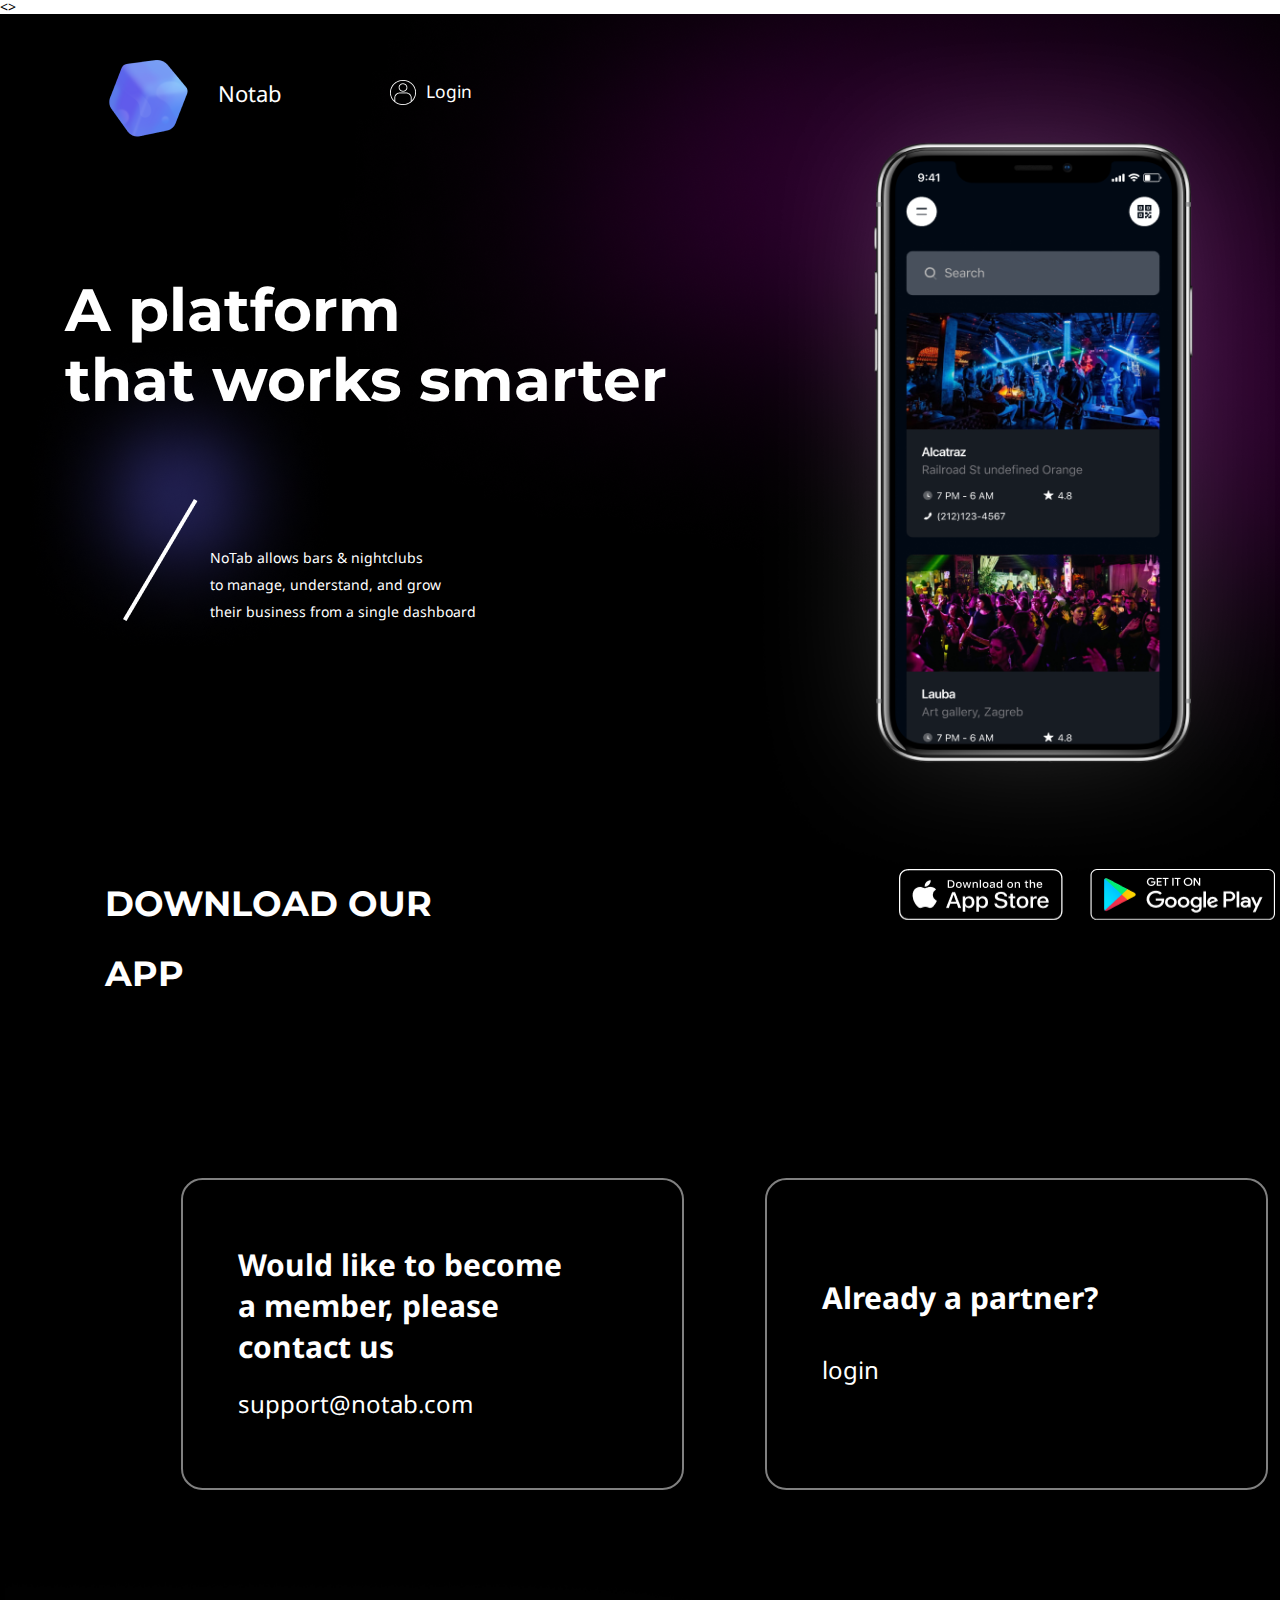
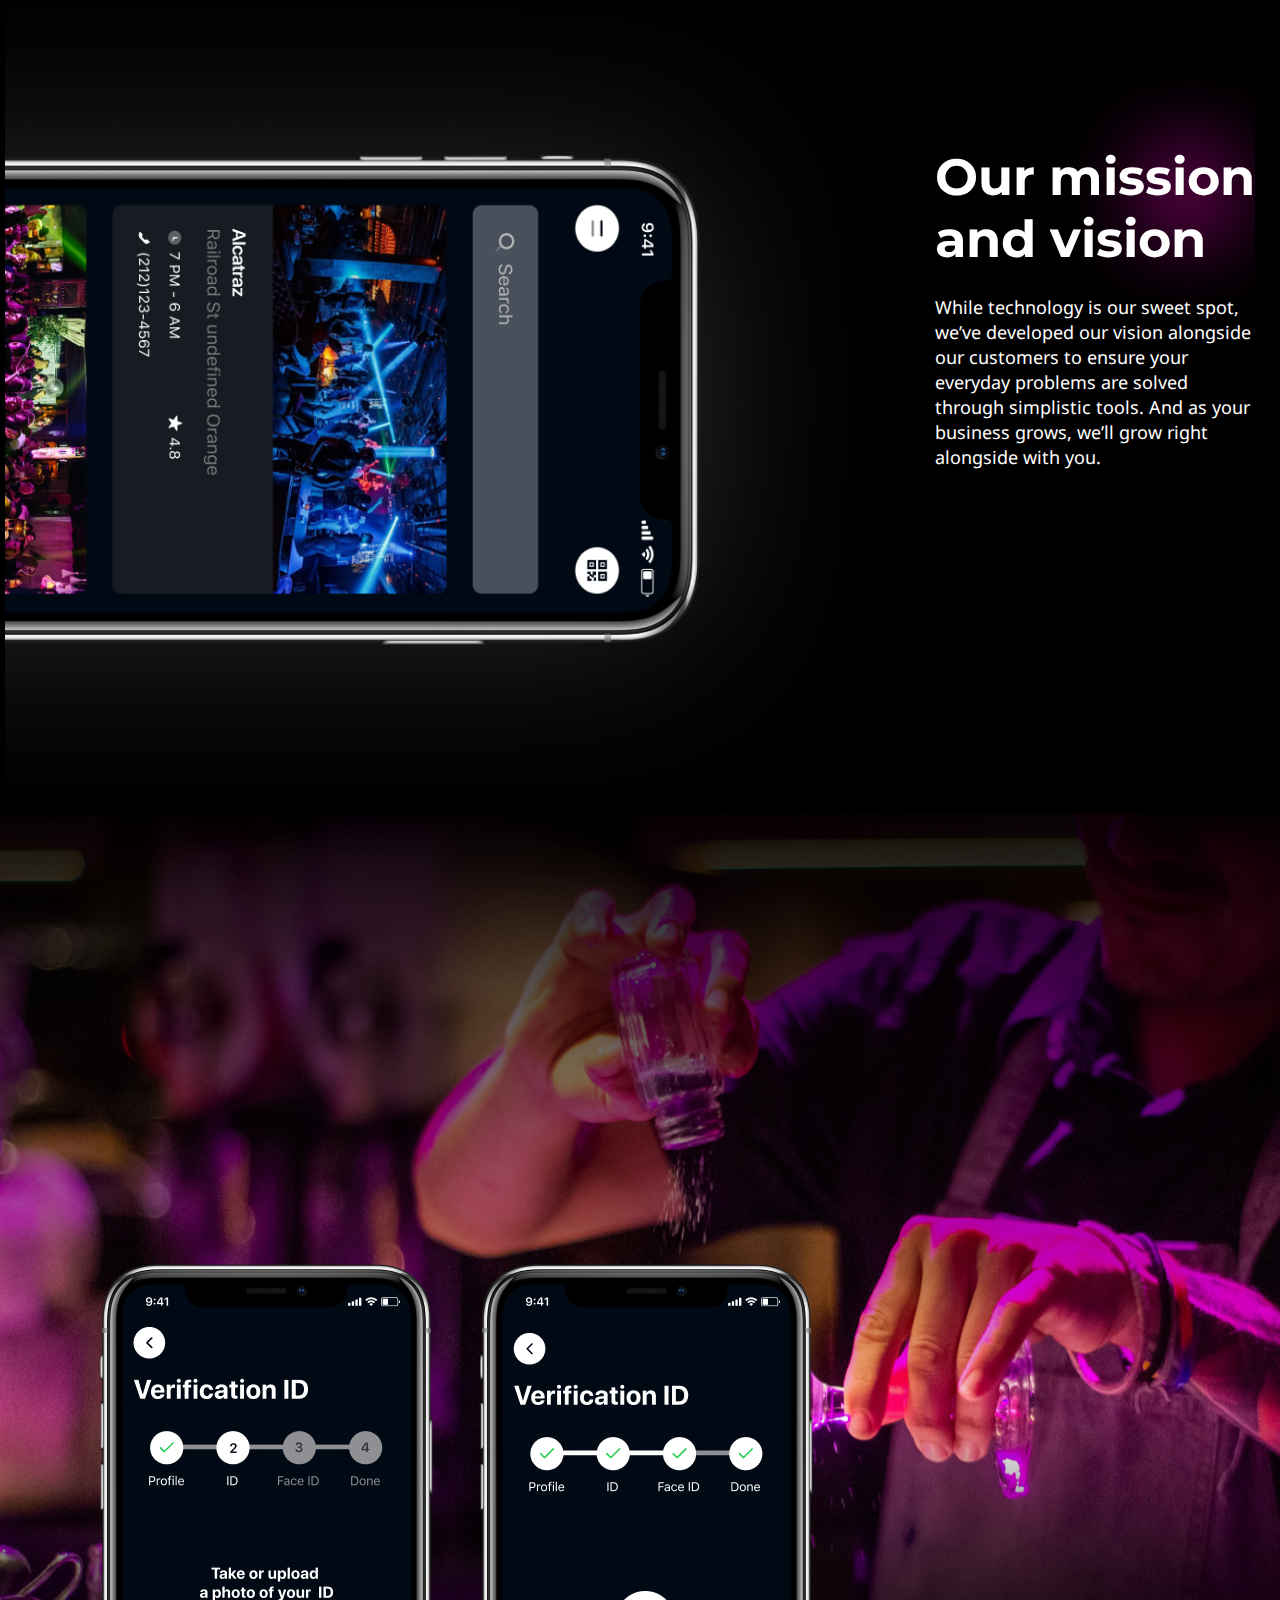
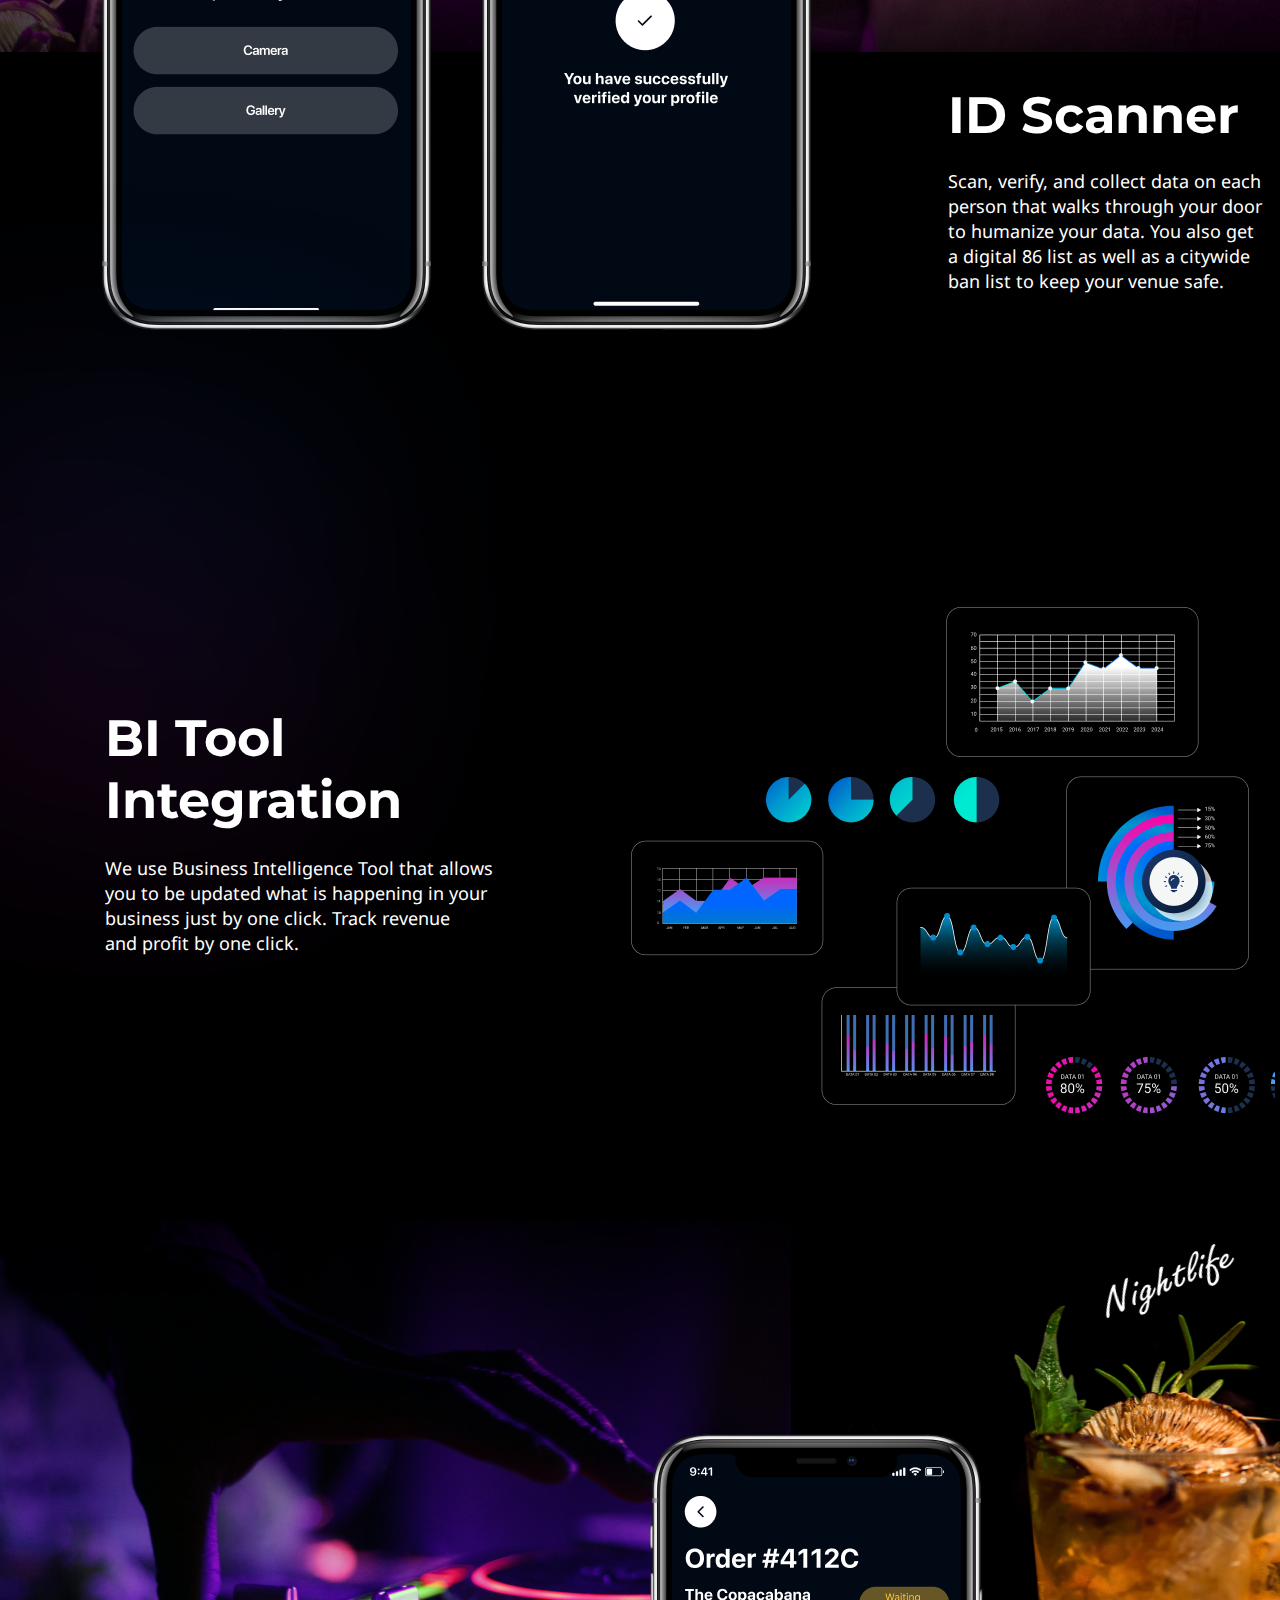
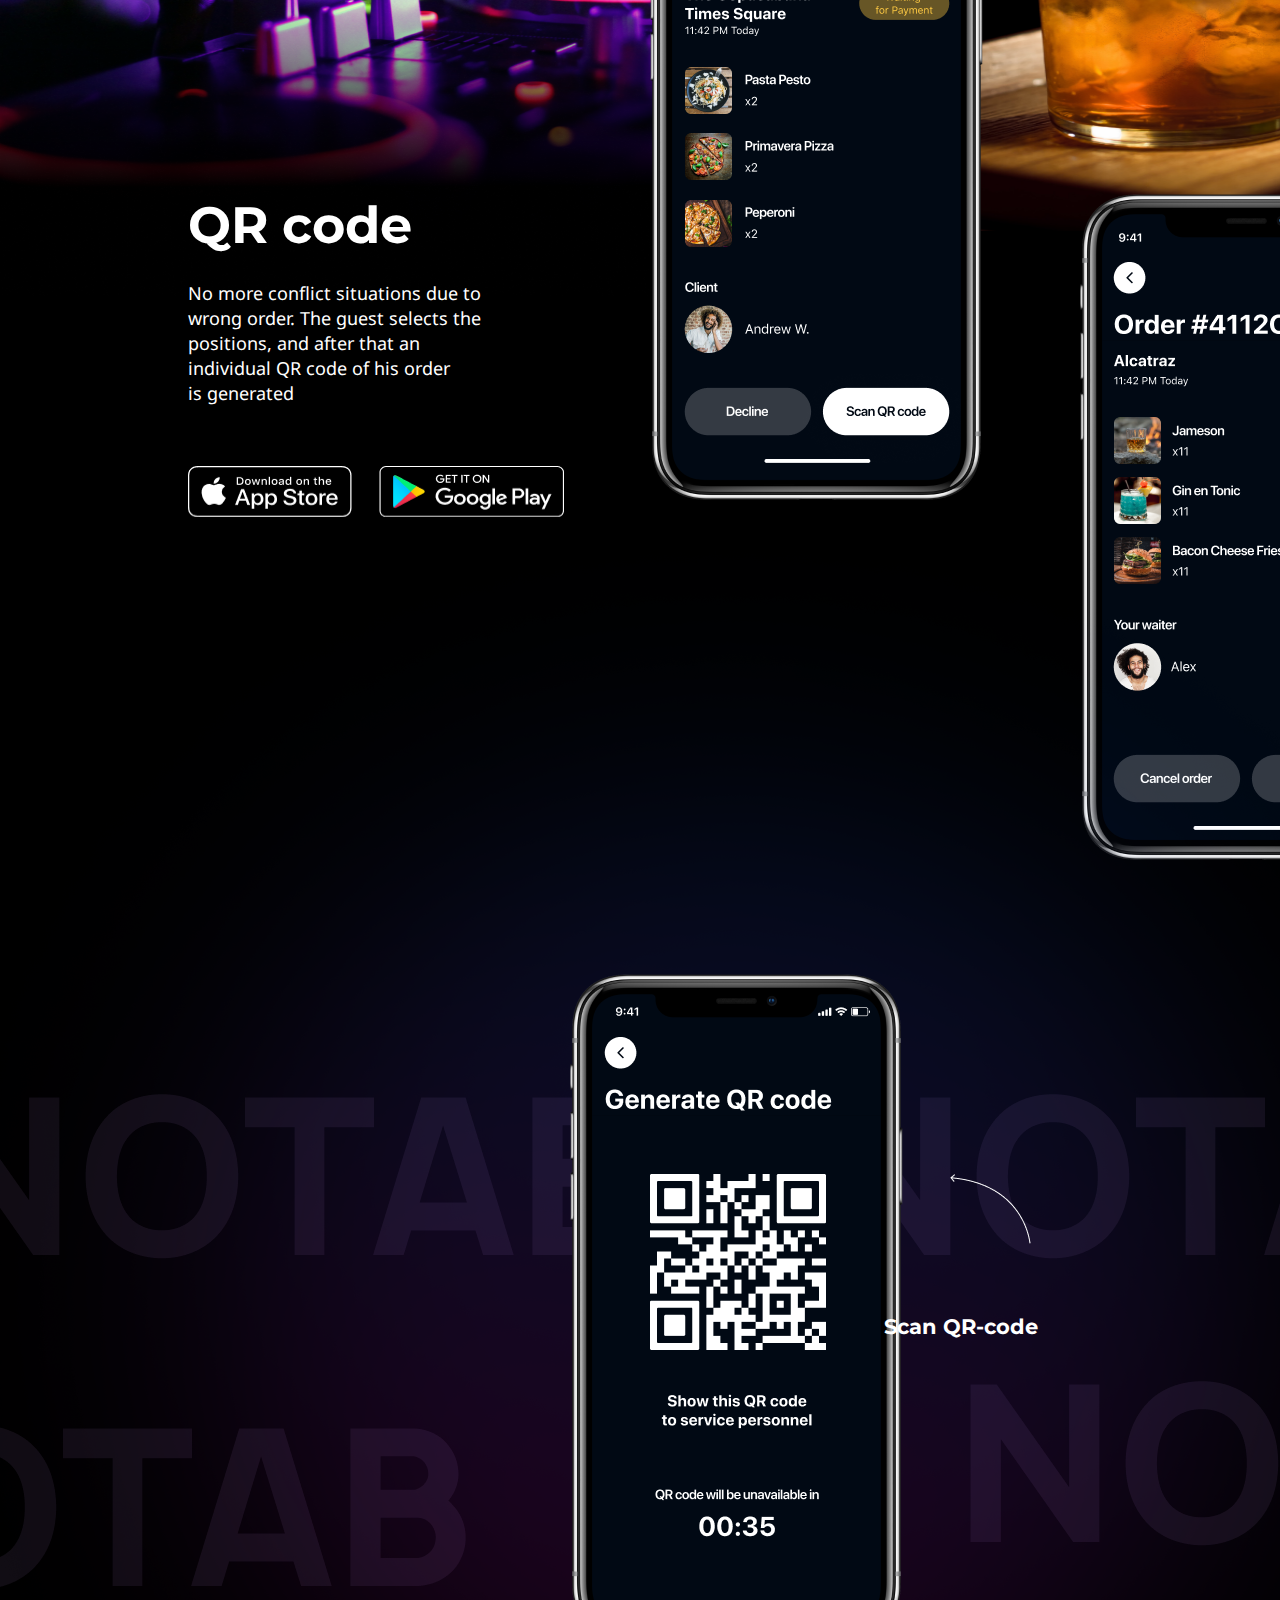
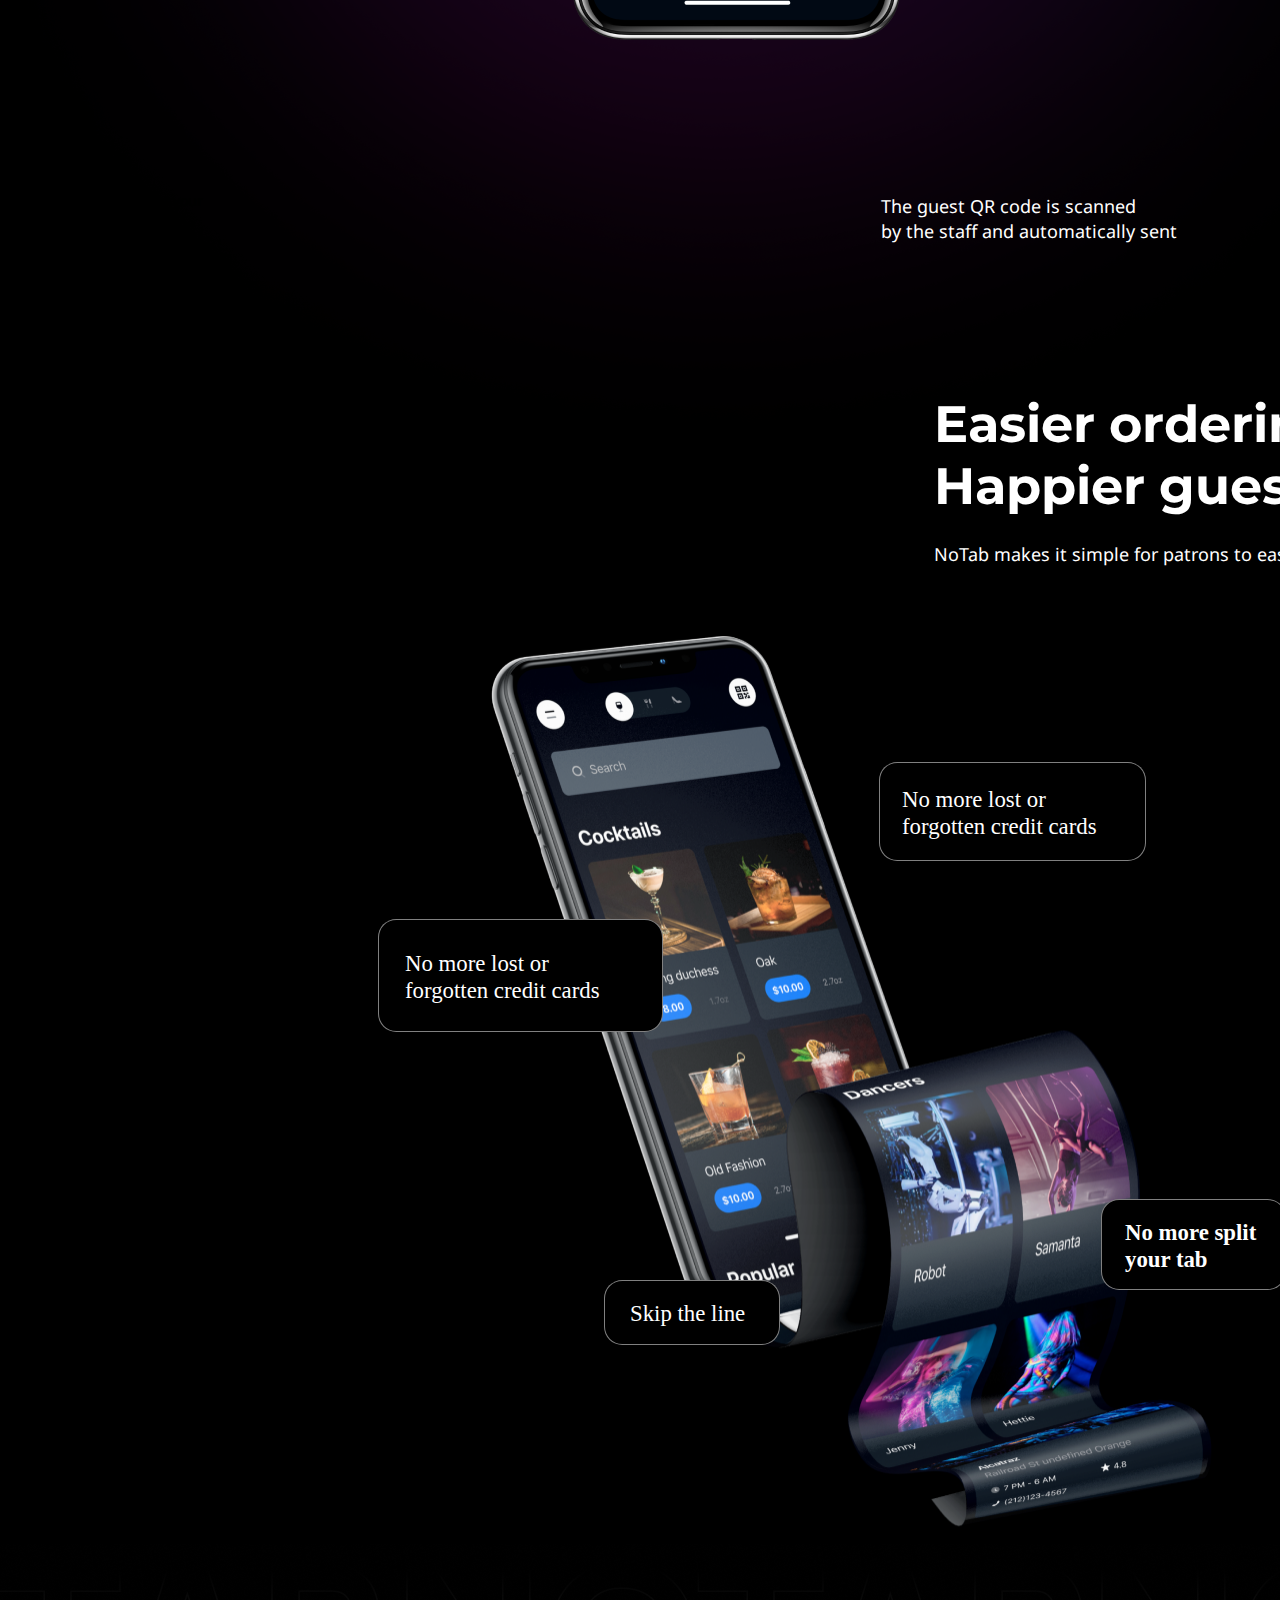
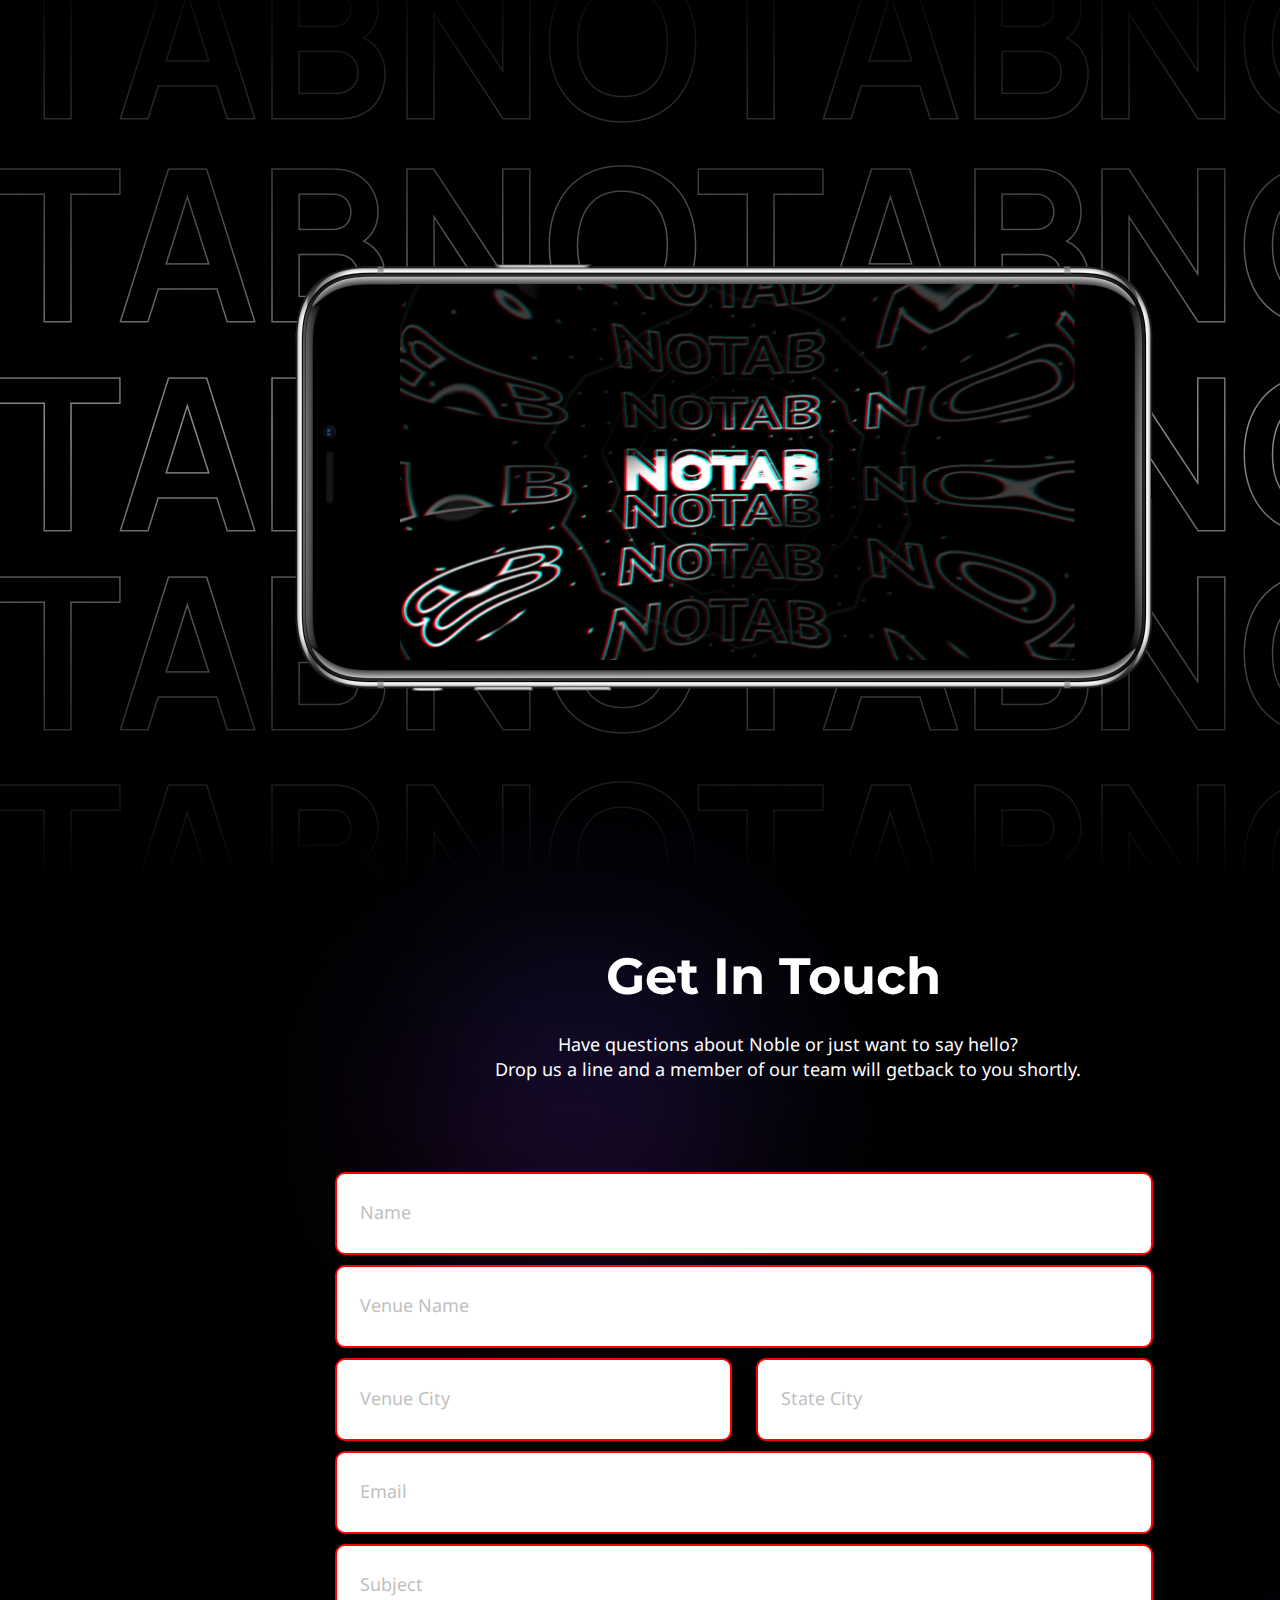
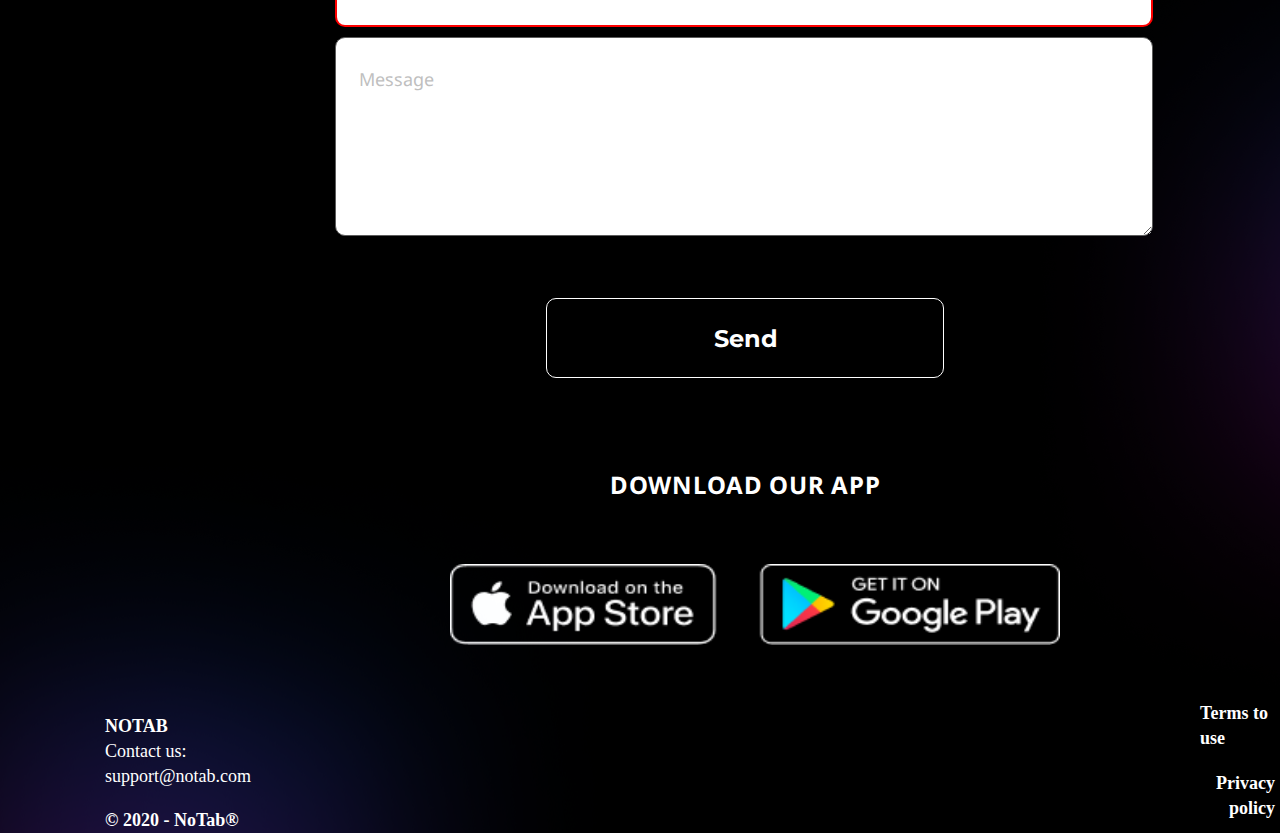
==== commit 8af6eb37: "new" ====
--- a/index.html
+++ b/index.html
@@ -1,7 +1,7 @@
 <!DOCTYPE html>
 <html lang="en">
 
-<head>
+<>
 	<meta charset="UTF-8">
 	<meta http-equiv="X-UA-Compatible" content="IE=edge">
 	<meta name="viewport" content="width=device-width, initial-scale=1.0">
@@ -10,250 +10,252 @@
 	<link rel="preconnect" href="https://fonts.gstatic.com">
 	<link href="https://fonts.googleapis.com/css2?family=Montserrat:wght@700&display=swap" rel="stylesheet">
 	<link rel="preconnect" href="https://fonts.gstatic.com">
-	<link href="https://fonts.googleapis.com/css2?family=Montserrat:wght@700&family=Noto+Sans&display=swap"
-		rel="stylesheet">
-</head>
-
-<body>
-
-
-	<div class="wrapper">
-		<div class="container">
-			<div class="head">
-
-				<div class="head__row">
-					<div class="head__body">
-						<div class="head__left">
-							<div class="head__logo">
-
-							</div>
-							<div class="head__title">Notab</div>
-
-						</div>
-						<div class="head__right">
-							<div class="head__lable">
-
-							</div>
-							<div class="head__login">Login</div>
-						</div>
-
+	<link href="https://fonts.googleapis.com/css2?family=Noto+Sans&display=swap" rel="stylesheet">
+	</head>
+
+	<body>
+
+
+		<div class="wrapper">
+			<div class="container">
+				<div class="head">
+
+					<div class="head__row">
+						<div class="head__body">
+							<div class="head__left">
+								<div class="head__logo">
+
+								</div>
+								<div class="head__title">Notab</div>
+
+							</div>
+							<div class="head__right">
+								<div class="head__lable">
+
+								</div>
+								<div class="head__login">Login</div>
+							</div>
+
+						</div>
+
+					</div>
+
+				</div>
+				<div class="what">
+
+					<div class="what__row">
+						<div class="what__body">
+							<div class="what__left">
+								<div class="what__title">A platform <br> that works smarter</div>
+								<div class="what__text">NoTab allows bars & nightclubs <br> to manage, understand, and grow <br>
+									their
+									business from a single dashboard</div>
+							</div>
+							<div class="what__right">
+								<div class="what__img">
+
+								</div>
+							</div>
+						</div>
+					</div>
+
+				</div>
+				<div class="our">
+
+					<div class="our__row">
+						<div class="our__body">
+							<div class="our__left">
+								<div class="our__text">DOWNLOAD OUR APP
+
+								</div>
+							</div>
+							<div class="our__right">
+								<div class="our__soc">
+
+								</div>
+							</div>
+						</div>
+					</div>
+
+				</div>
+				<div class="like">
+
+					<div class="like__row">
+						<div class="like__body">
+							<div class="like__left">
+								<div class="like__text">Would like to become <br> a member, please <br> contact us</div>
+								<div class="like__email">
+									<a href="http://google.com">support@notab.com</a>
+								</div>
+							</div>
+							<div class="like__right">
+								<div class="like__text1">Already a partner?</div>
+								<div class="like__log">
+									<a href="http://google.com">login</a>
+								</div>
+							</div>
+						</div>
+					</div>
+
+				</div>
+				<div class="miss">
+					<div class="miss__row">
+						<div class="miss__body">
+							<div class="miss__left"></div>
+							<div class="miss__right">
+								<div class="miss__title">Our mission <br> and vision
+								</div>
+								<div class="miss__text">While technology is our sweet spot, <br> we’ve developed our vision
+									alongside <br>
+									our customers to ensure your <br> everyday problems are solved <br> through simplistic tools.
+									And as
+									your <br> business grows, we’ll grow right <br> alongside with you. </div>
+							</div>
+
+						</div>
+					</div>
+
+				</div>
+				<div class="scan">
+					<div class="scan__row">
+						<div class="scan__title">ID Scanner</div>
+						<div class="scan__text">Scan, verify, and collect data on each <br> person that walks through your
+							door
+							<br>
+							to humanize your data. You also get <br>
+							a digital 86 list as well as a citywide <br> ban list to keep your venue safe.
+						</div>
+					</div>
+
+				</div>
+				<div class="tool">
+					<div class="tool__row">
+						<div class="tool__left">
+							<div class="tool__title">BI Tool Integration</div>
+							<div class="tool__text">We use Business Intelligence Tool that allows <br> you to be updated what
+								is
+								happening
+								in your <br> business just by one click. Track revenue <br>
+								and profit by one click. </div>
+						</div>
+						<div class="tool__right">
+
+
+						</div>
+
+					</div>
+
+				</div>
+				<div class="qr">
+					<div class="qr__row">
+						<div class="qr__left">
+							<div class="qr__title">QR code</div>
+							<div class="qr__text">No more conflict situations due to <br> wrong order. The guest selects the
+								<br>
+								positions,
+								and after that an <br> individual QR code of his order <br> is generated </div>
+							<div class="qr__soc">
+
+							</div>
+						</div>
+						<div class="qr__right">
+							<div class="qr__text1"></div>
+							<div class="qr__text2">Scan QR-code</div>
+
+						</div>
+
+
+					</div>
+					<div class="qr__columns">
+						<div class="qr__foot">Generate your <br> QR-code</div>
+						<div class="qr__foot1">The guest QR code is scanned <br>
+							by the staff and automatically sent</div>
+					</div>
+
+
+				</div>
+				<div class="hap">
+
+					<div class="hap__row">
+						<div class="hap__body">
+							<div class="hap__column">
+								<div class="hap__title">Easier ordering. <br>
+									Happier guests.</div>
+							</div>
+							<div class="hap__subtitle">NoTab makes it simple for patrons to easily</div>
+
+							<div class="hap__text">No more lost or <br>
+								forgotten credit cards</div>
+							<div class="hap__text1">No more lost or <br>
+								forgotten credit cards</div>
+							<div class="hap__text2">No more split <br>
+								your tab</div>
+							<div class="hap__text3">Skip the line</div>
+
+						</div>
+					</div>
+
+				</div>
+				<div class="gett">
+
+					<div class="gett__row">
+						<div class="gett__body">
+							<div class="gett__title">Get In Touch
+							</div>
+							<div class="gett__text">Have questions about Noble or just want to say hello? <br>
+								Drop us a line and a member of our team will getback to you shortly.</div>
+							<div class="gett__form">
+								<form action="*">
+									<p><input placeholder="Name" class="text" type="text" required></p>
+									<p><input placeholder="Venue Name" class="text" type="text" required></p>
+
+									<input placeholder="Venue City" class="text1" type="text" required>
+									<p><input placeholder="State City" class="text2" type="text" required></p>
+									<p><input placeholder="Email" class="email" type="email" required></p>
+									<p><input placeholder="Subject" class="text" type="text" required></p>
+									<textarea placeholder="Message" class="textarea" name="textarea"></textarea>
+									<button type="submit" class="btn">Send</button>
+								</form>
+
+							</div>
+						</div>
+					</div>
+
+				</div>
+				<div class="app">
+
+					<div class="app__row">
+						<div class="app__body">
+							<div class="app__title">DOWNLOAD OUR APP</div>
+							<div class="app__img">
+
+							</div>
+							<div class="app__columns">
+								<div class="app__left">
+									<div class="app__text">NOTAB</div>
+									<div class="app__contact">Contact us: <br> support@notab.com</div>
+									<div class="app__years">© 2020 - NoTab®</div>
+								</div>
+								<div class="app__right">
+									<div class="app__text1">
+										Terms to use
+
+									</div>
+									<div class="app__text2">
+										Privacy policy
+
+									</div>
+								</div>
+							</div>
+						</div>
 					</div>
 
 				</div>
 
 			</div>
-			<div class="what">
-
-				<div class="what__row">
-					<div class="what__body">
-						<div class="what__left">
-							<div class="what__title">A platform <br> that works smarter</div>
-							<div class="what__text">NoTab allows bars & nightclubs <br> to manage, understand, and grow <br>
-								their
-								business from a single dashboard</div>
-						</div>
-						<div class="what__right">
-							<div class="what__img">
-
-							</div>
-						</div>
-					</div>
-				</div>
-
-			</div>
-			<div class="our">
-
-				<div class="our__row">
-					<div class="our__body">
-						<div class="our__left">
-							<div class="our__text">DOWNLOAD OUR APP
-
-							</div>
-						</div>
-						<div class="our__right">
-							<div class="our__soc">
-
-							</div>
-						</div>
-					</div>
-				</div>
-
-			</div>
-			<div class="like">
-
-				<div class="like__row">
-					<div class="like__body">
-						<div class="like__left">
-							<div class="like__text">Would like to become <br> a member, please <br> contact us</div>
-							<div class="like__email">
-								<a href="http://google.com">support@notab.com</a>
-							</div>
-						</div>
-						<div class="like__right">
-							<div class="like__text1">Already a partner?</div>
-							<div class="like__log">
-								<a href="http://google.com">login</a>
-							</div>
-						</div>
-					</div>
-				</div>
-
-			</div>
-			<div class="miss">
-				<div class="miss__row">
-					<div class="miss__body">
-						<div class="miss__left"></div>
-						<div class="miss__right">
-							<div class="miss__title">Our mission <br> and vision
-							</div>
-							<div class="miss__text">While technology is our sweet spot, <br> we’ve developed our vision
-								alongside <br>
-								our customers to ensure your <br> everyday problems are solved <br> through simplistic tools.
-								And as
-								your <br> business grows, we’ll grow right <br> alongside with you. </div>
-						</div>
-
-					</div>
-				</div>
-
-			</div>
-			<div class="scan">
-				<div class="scan__row">
-					<div class="scan__title">ID Scanner</div>
-					<div class="scan__text">Scan, verify, and collect data on each <br> person that walks through your door
-						<br>
-						to humanize your data. You also get <br>
-						a digital 86 list as well as a citywide <br> ban list to keep your venue safe.
-					</div>
-				</div>
-
-			</div>
-			<div class="tool">
-				<div class="tool__row">
-					<div class="tool__left">
-						<div class="tool__title">BI Tool Integration</div>
-						<div class="tool__text">We use Business Intelligence Tool that allows <br> you to be updated what is
-							happening
-							in your <br> business just by one click. Track revenue <br>
-							and profit by one click. </div>
-					</div>
-					<div class="tool__right">
-
-
-					</div>
-
-				</div>
-
-			</div>
-			<div class="qr">
-				<div class="qr__row">
-					<div class="qr__left">
-						<div class="qr__title">QR code</div>
-						<div class="qr__text">No more conflict situations due to <br> wrong order. The guest selects the <br>
-							positions,
-							and after that an <br> individual QR code of his order <br> is generated </div>
-						<div class="qr__soc">
-
-						</div>
-					</div>
-					<div class="qr__right">
-						<div class="qr__text1"></div>
-						<div class="qr__text2">Scan QR-code</div>
-
-					</div>
-
-
-				</div>
-				<div class="qr__columns">
-					<div class="qr__foot">Generate your <br> QR-code</div>
-					<div class="qr__foot1">The guest QR code is scanned <br>
-						by the staff and automatically sent</div>
-				</div>
-
-
-			</div>
-			<div class="hap">
-
-				<div class="hap__row">
-					<div class="hap__body">
-						<div class="hap__column">
-							<div class="hap__title">Easier ordering. <br>
-								Happier guests.</div>
-						</div>
-						<div class="hap__subtitle">NoTab makes it simple for patrons to easily</div>
-
-						<div class="hap__text">No more lost or <br>
-							forgotten credit cards</div>
-						<div class="hap__text1">No more lost or <br>
-							forgotten credit cards</div>
-						<div class="hap__text2">No more split <br>
-							your tab</div>
-						<div class="hap__text3">Skip the line</div>
-
-					</div>
-				</div>
-
-			</div>
-			<div class="gett">
-
-				<div class="gett__row">
-					<div class="gett__body">
-						<div class="gett__title">Get In Touch
-						</div>
-						<div class="gett__text">Have questions about Noble or just want to say hello? <br>
-							Drop us a line and a member of our team will getback to you shortly.</div>
-						<div class="gett__form">
-							<form action="*">
-								<p><input placeholder="Name" class="text" type="text" required></p>
-								<p><input placeholder="Venue Name" class="text" type="text" required></p>
-
-								<input placeholder="Venue City" class="text1" type="text" required>
-								<p><input placeholder="State City" class="text2" type="text" required></p>
-								<p><input placeholder="Email" class="email" type="email" required></p>
-								<p><input placeholder="Subject" class="text" type="text" required></p>
-								<textarea placeholder="Message" class="textarea" name="textarea"></textarea>
-								<button type="submit" class="btn">Send</button>
-							</form>
-
-						</div>
-					</div>
-				</div>
-
-			</div>
-			<div class="app">
-
-				<div class="app__row">
-					<div class="app__body">
-						<div class="app__title">DOWNLOAD OUR APP</div>
-						<div class="app__img">
-
-						</div>
-						<div class="app__columns">
-							<div class="app__left">
-								<div class="app__text">NOTAB</div>
-								<div class="app__contact">Contact us: <br> support@notab.com</div>
-								<div class="app__years">© 2020 - NoTab®</div>
-							</div>
-							<div class="app__right">
-								<div class="app__text1">
-									Terms to use
-
-								</div>
-								<div class="app__text2">
-									Privacy policy
-
-								</div>
-							</div>
-						</div>
-					</div>
-				</div>
-
-			</div>
+
 
 		</div>
-
-
-	</div>
-</body>
+	</body>
 
 </html>--- a/scss/style.css
+++ b/scss/style.css
@@ -588,6 +588,7 @@
 	letter-spacing: 0em;
 	text-align: left;
 	color: #fff;
+	padding: 0 0 0 20px;
 	margin: 25px 0 0 -90px;
 }
 @media (max-width: 385px) {
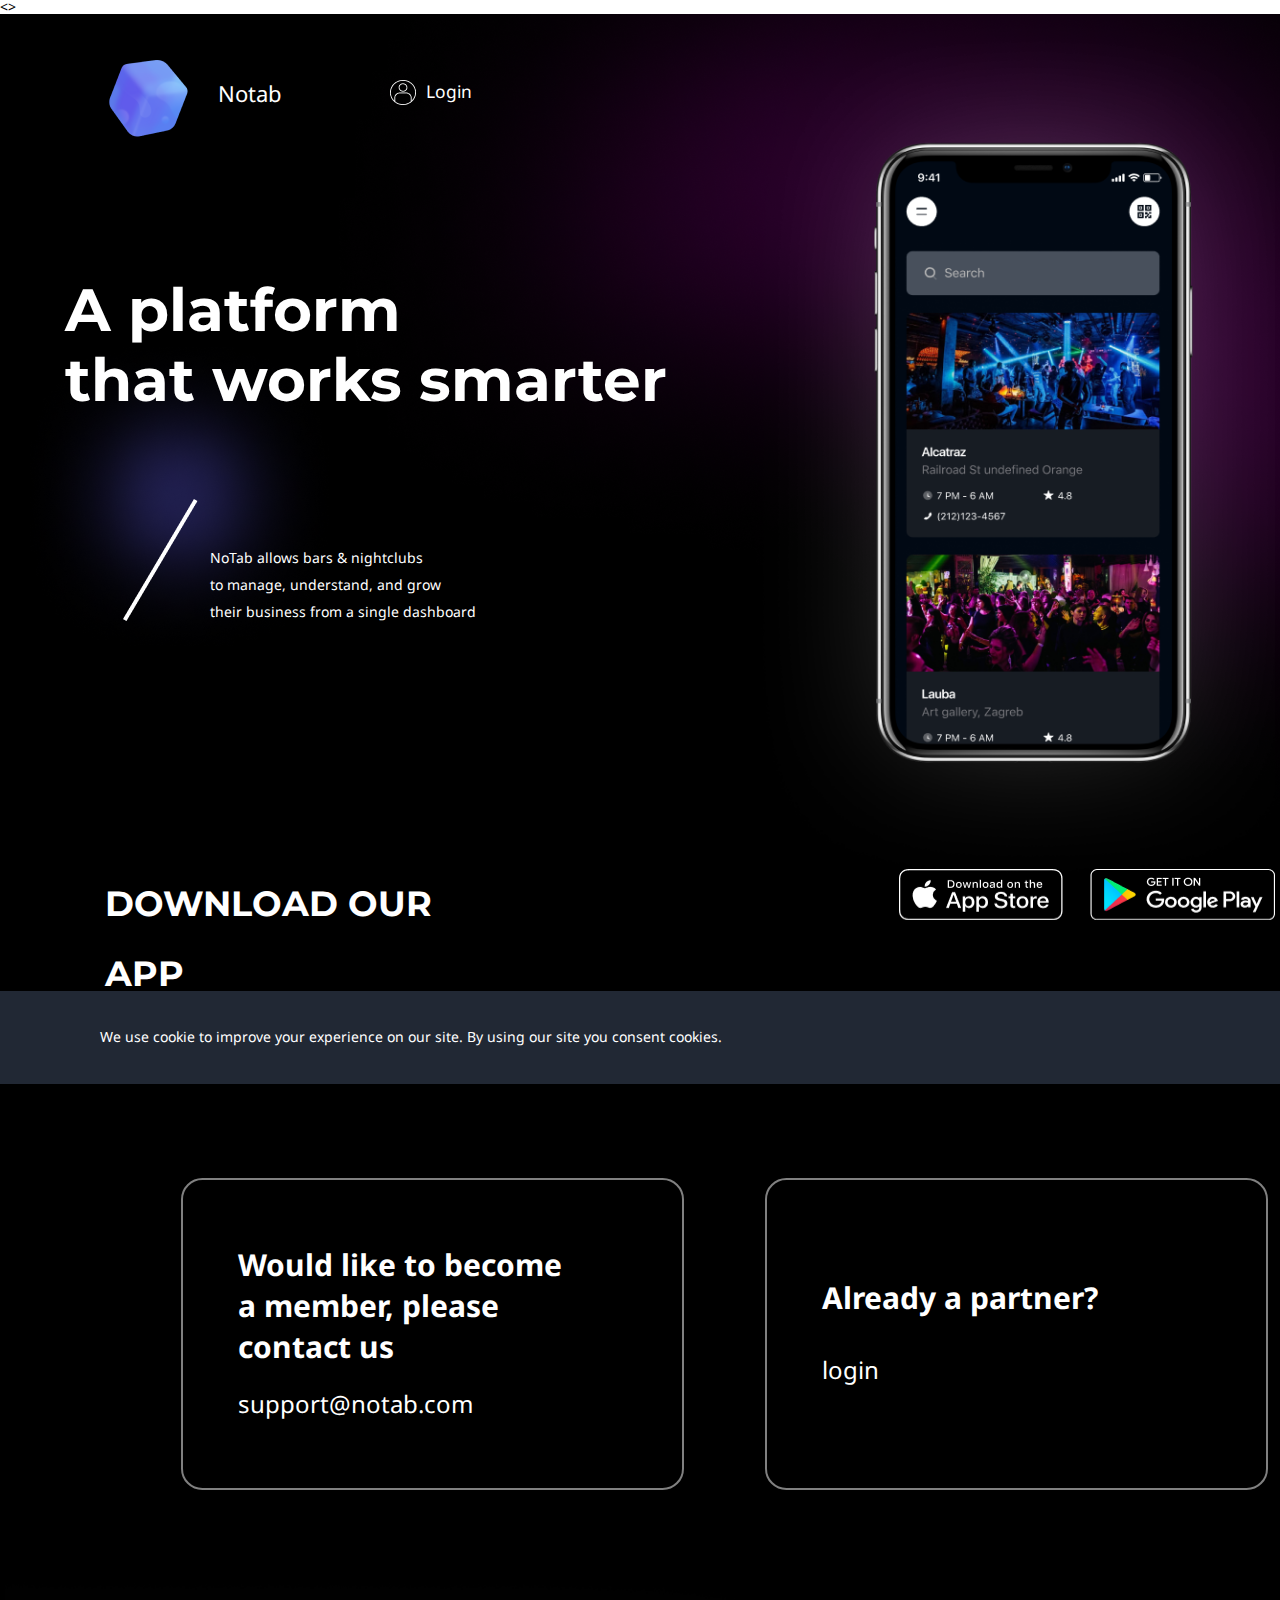
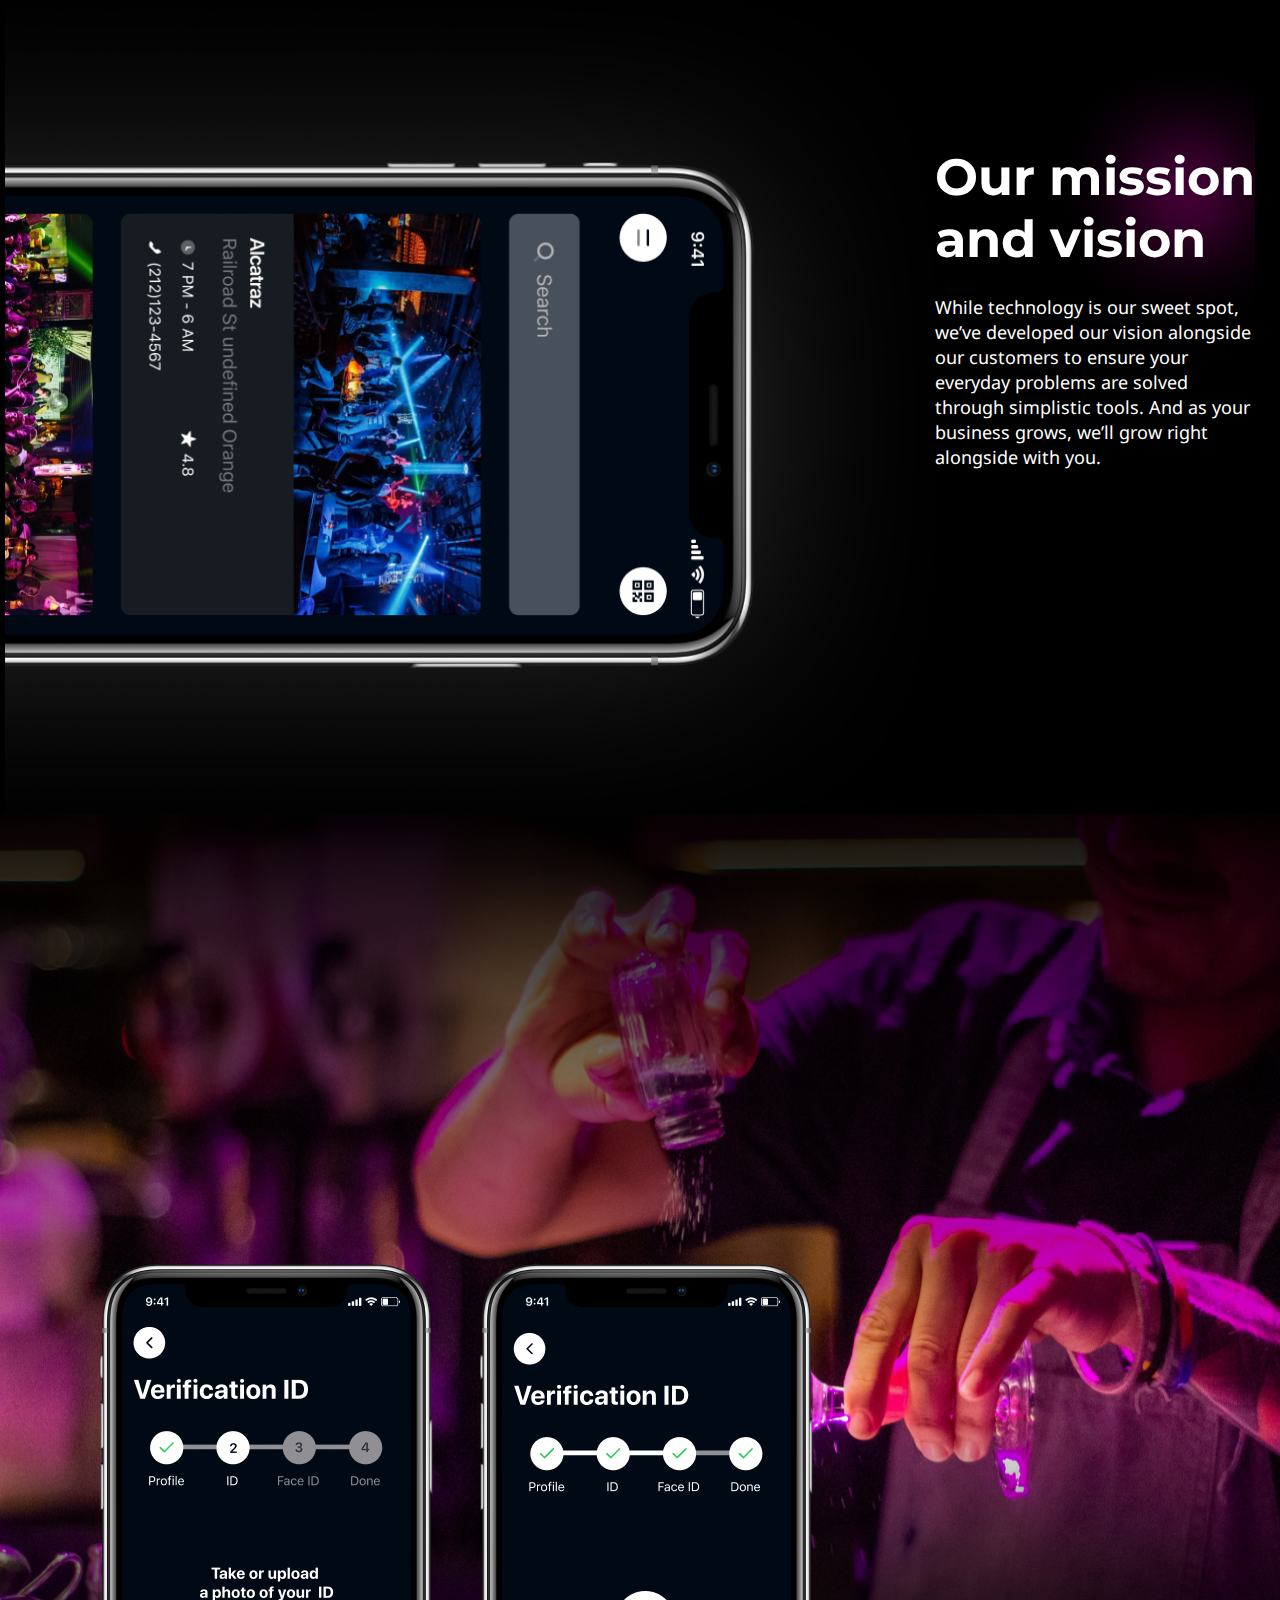
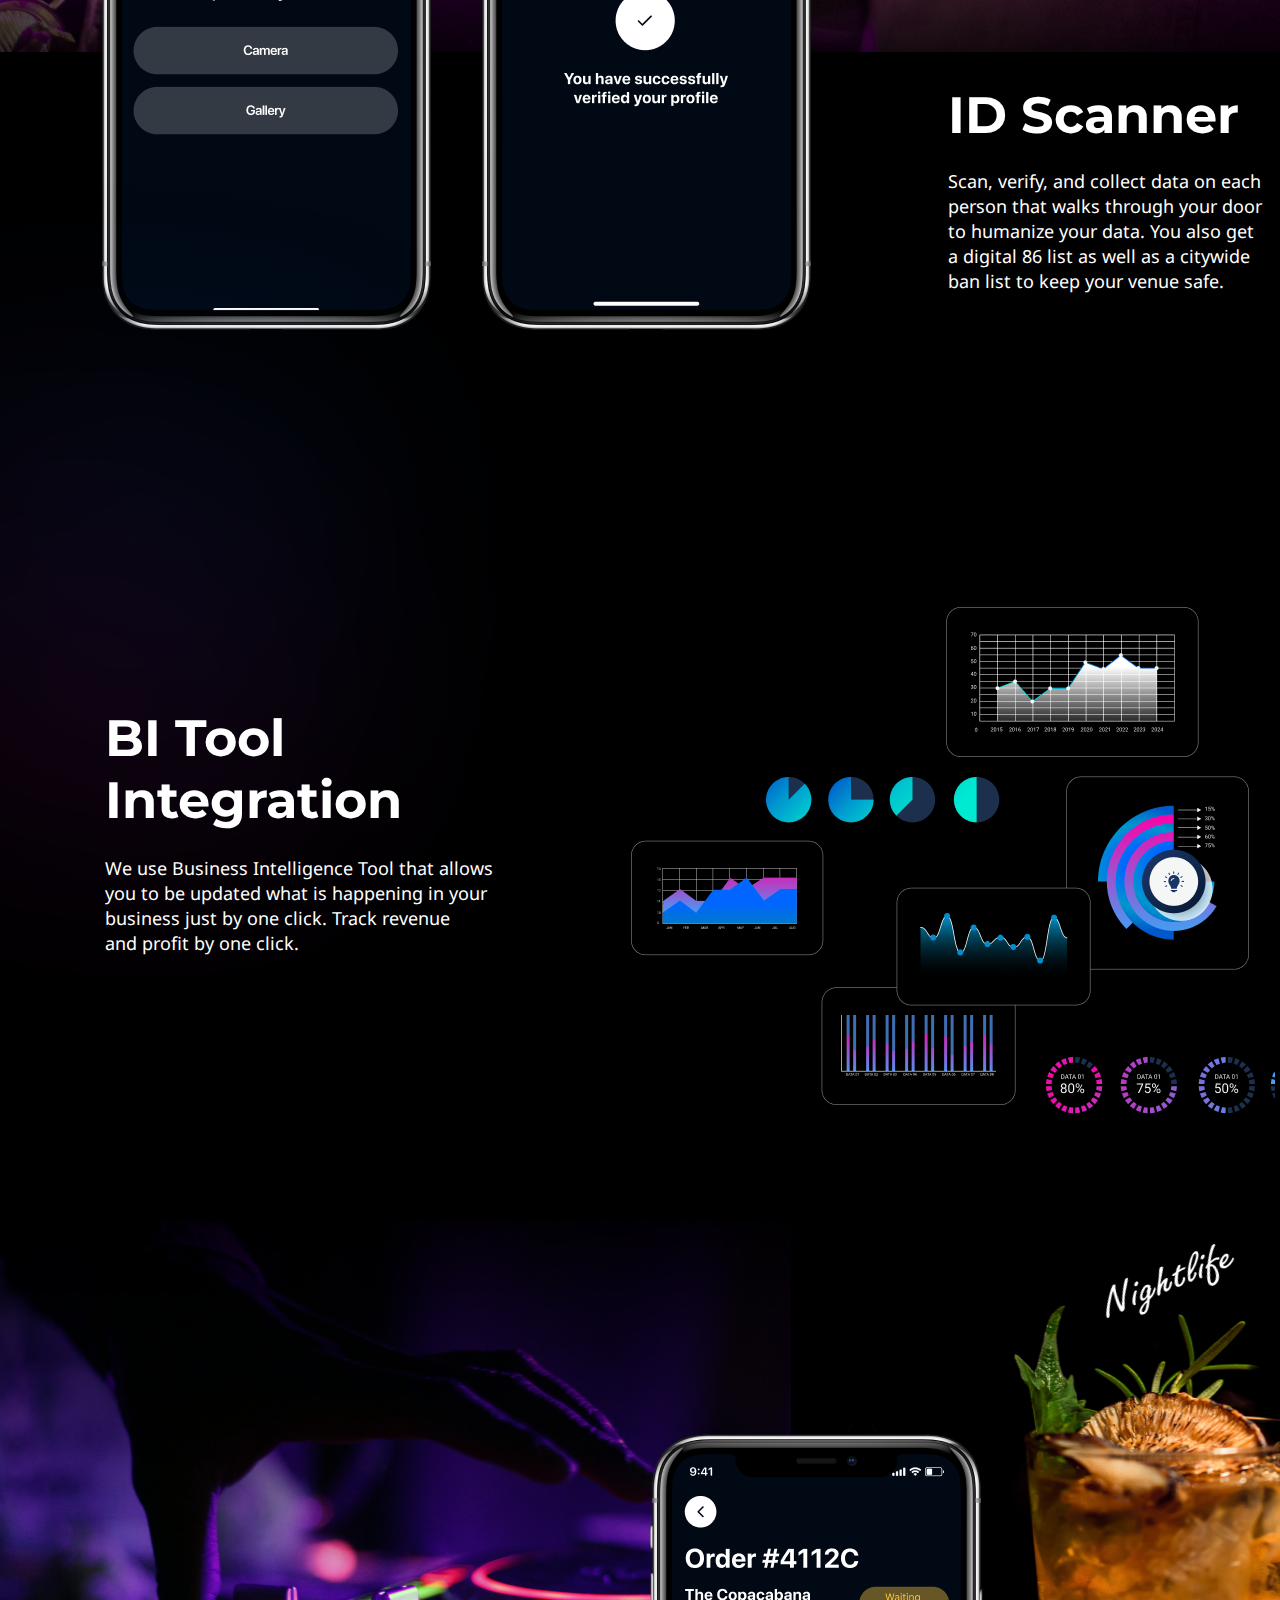
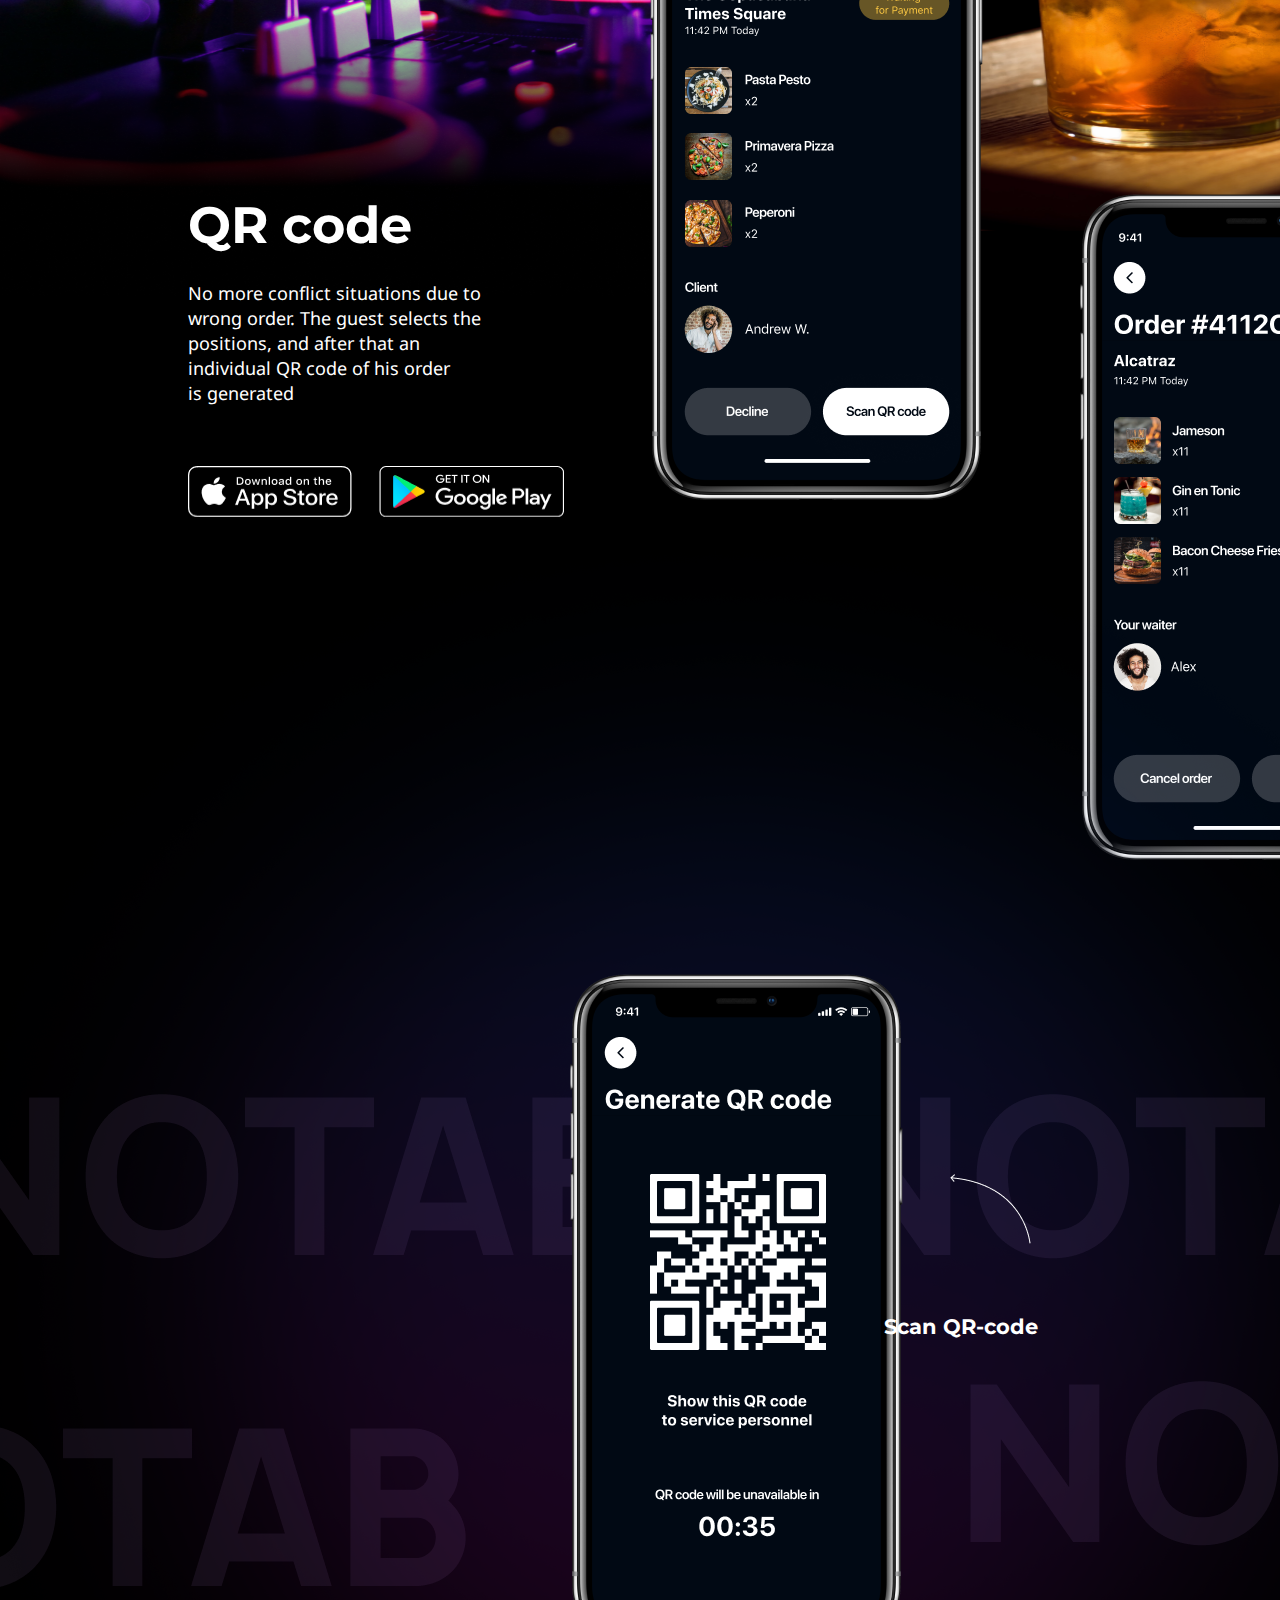
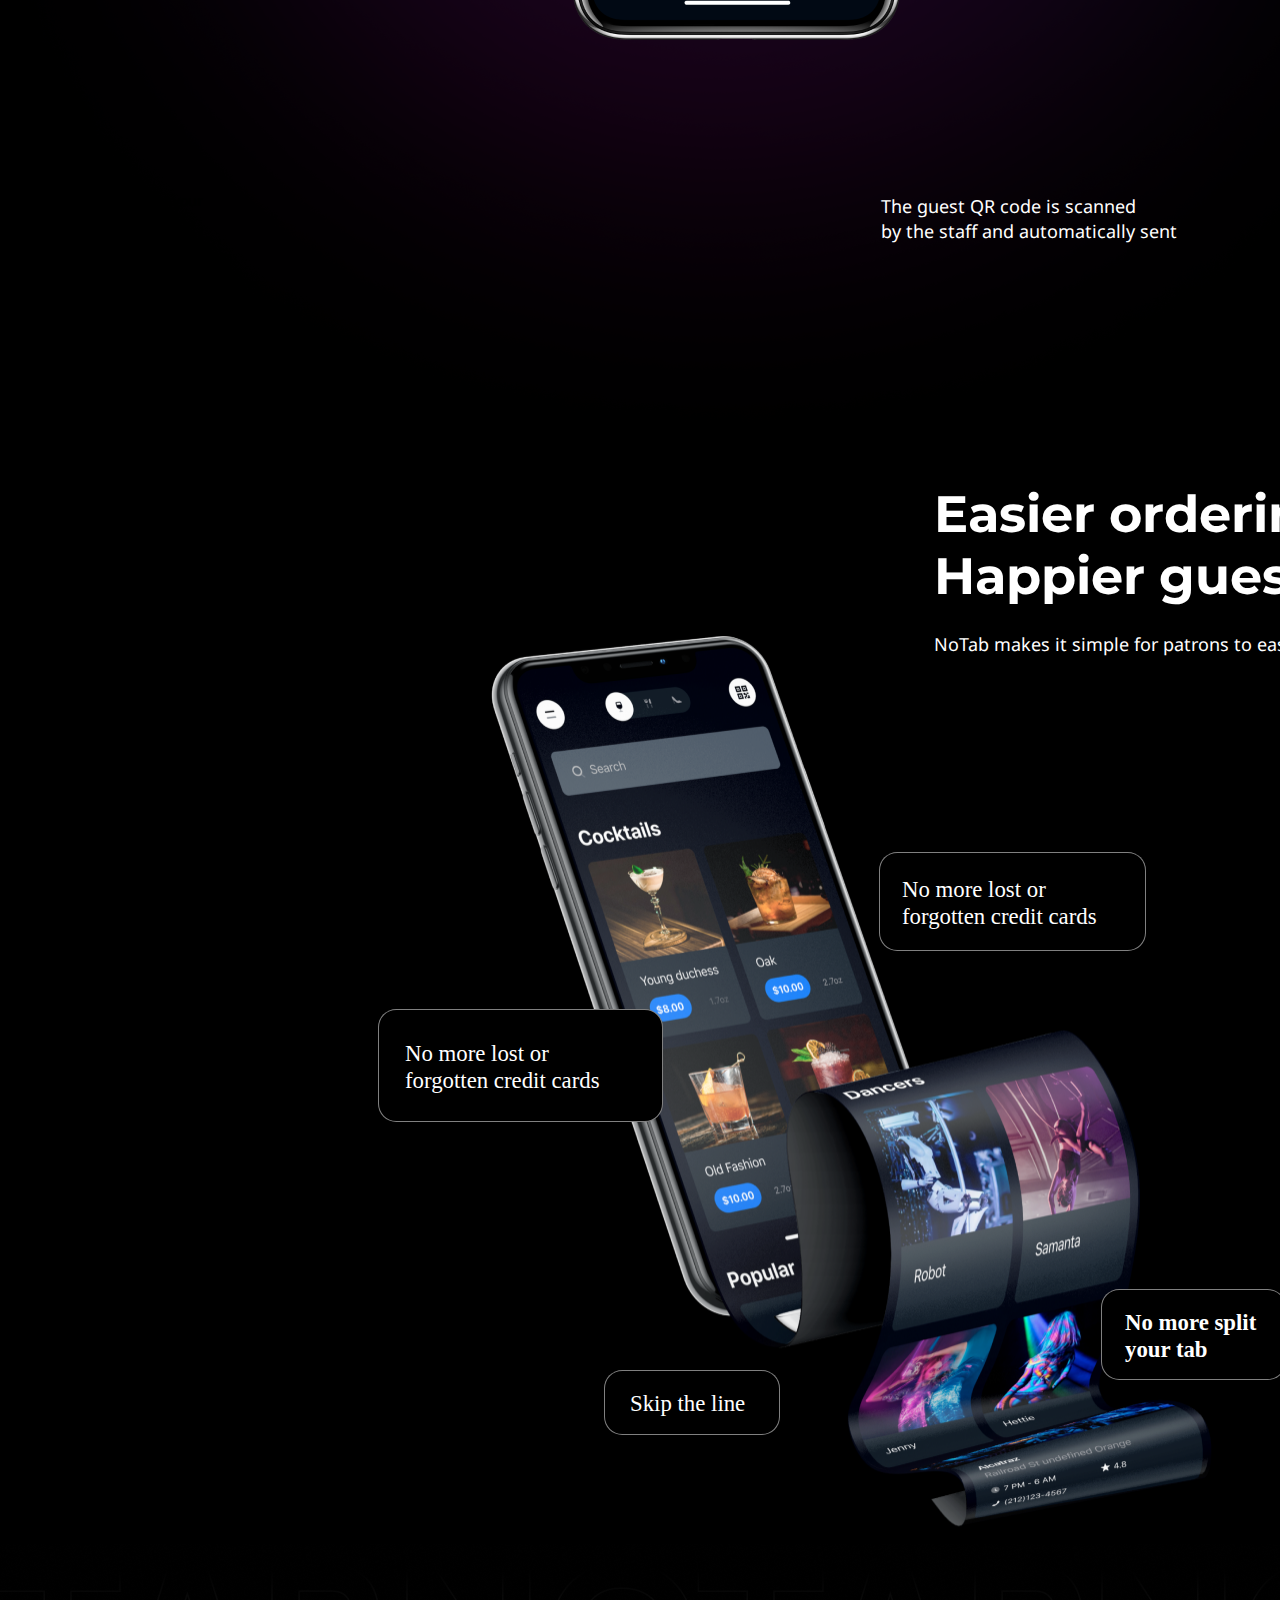
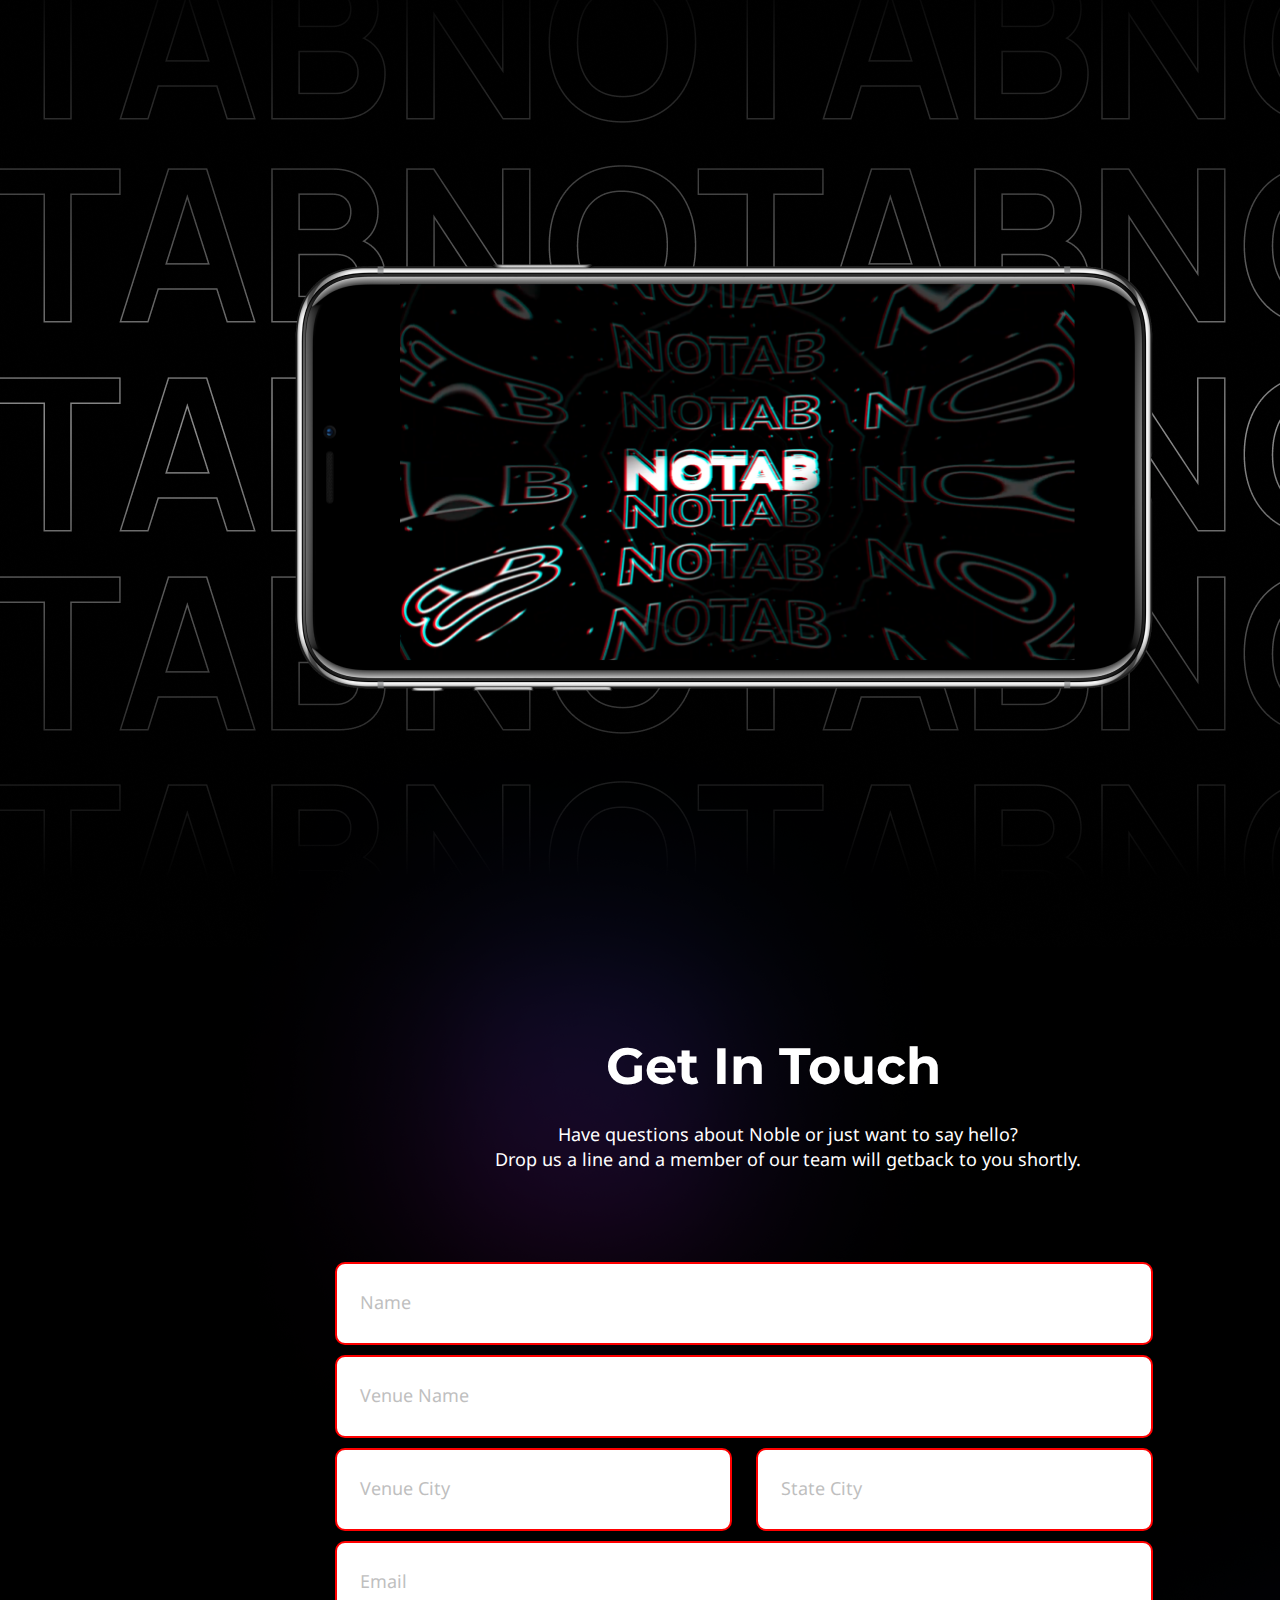
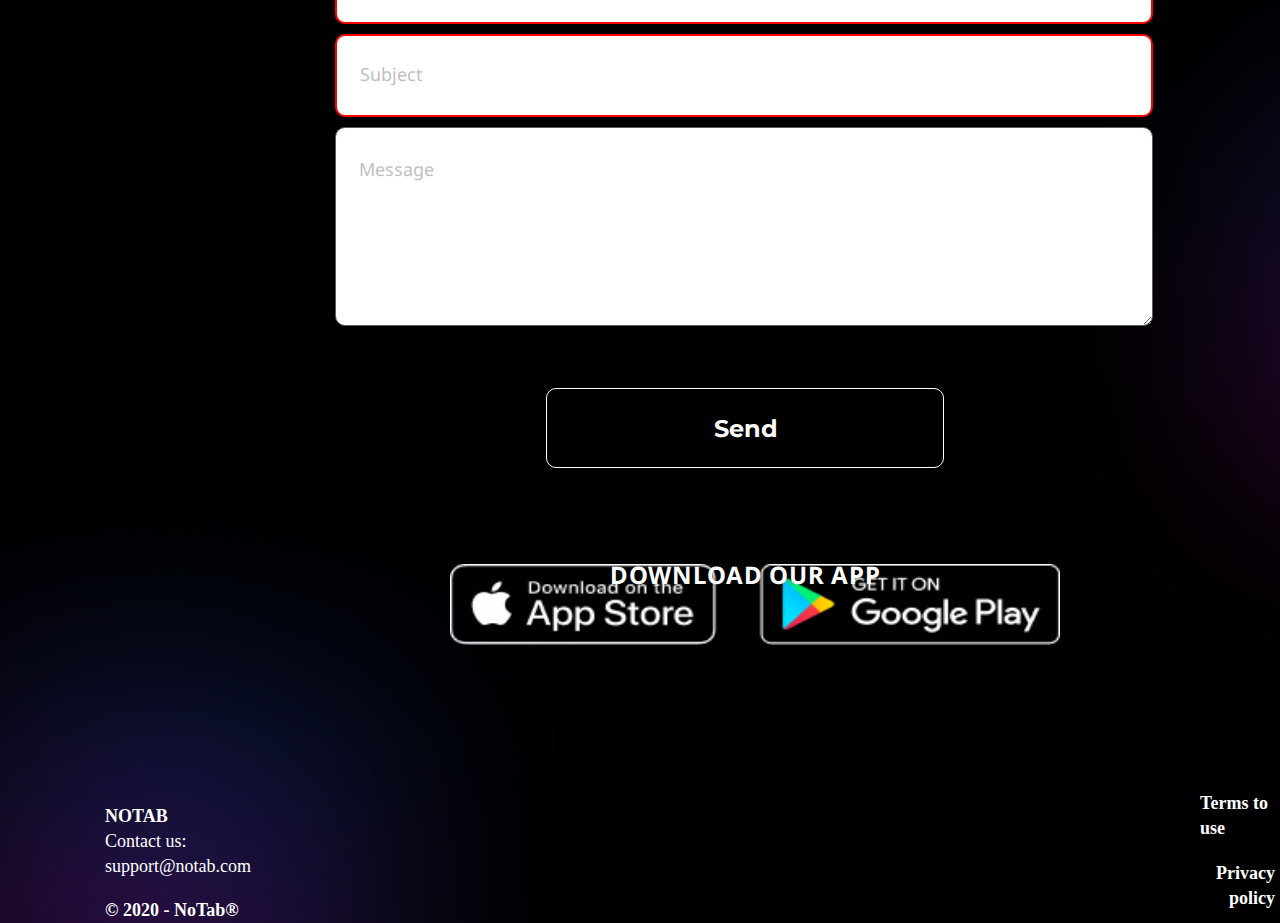
==== commit a7480046: "new" ====
--- a/index.html
+++ b/index.html
@@ -78,6 +78,14 @@
 					</div>
 
 				</div>
+				<div class="cook">
+					<div class="cook__text">We use cookie to improve your experience on our site. By using our site you
+						consent cookies.</div>
+					<div class="cook__btn">
+						<p></p><input type="button" value="">Ok</p>
+					</div>
+				</div>
+
 				<div class="like">
 
 					<div class="like__row">
@@ -153,7 +161,8 @@
 							<div class="qr__text">No more conflict situations due to <br> wrong order. The guest selects the
 								<br>
 								positions,
-								and after that an <br> individual QR code of his order <br> is generated </div>
+								and after that an <br> individual QR code of his order <br> is generated
+							</div>
 							<div class="qr__soc">
 
 							</div>
--- a/scss/style.css
+++ b/scss/style.css
@@ -75,6 +75,8 @@
 	font-weight: 400;
 }
 /*--------------------*/
+/* шаблон для адаптива */
+
 $maxWidth: 1440;
 @mixin adaptiv-font($pcSize, $mobSize) {
 	$addSize: $pcSize - $mobSize;
@@ -90,6 +92,7 @@
 	min-height: 100%;
 	overflow: hidden;
 	flex-direction: column;
+	position: relative;
 }
 .container {
 	display: flex;
@@ -380,6 +383,68 @@
 		height: 270px;
 	}
 }
+.cook {
+	position: absolute;
+	width: 1440px;
+	height: 93px;
+	left: 0px;
+	top: 977px;
+
+	background: #212834;
+}
+@media (max-width: 385px) {
+	.cook {
+		margin: 960px 0 0 0px;
+	}
+}
+.cook__text {
+	width: 1090px;
+	height: 19px;
+	left: 100px;
+	top: 1013px;
+	padding: 36px 0 0 100px;
+	font-family: Noto Sans;
+	font-style: normal;
+	font-weight: normal;
+	font-size: 14px;
+	line-height: 19px;
+	/* identical to box height */
+
+	color: #ffffff;
+}
+@media (max-width: 385px) {
+	.cook__text {
+		width: 249px;
+		height: 48px;
+		font-size: 12px;
+		padding: 22px 0 0 15px;
+	}
+}
+.cook__btn {
+	width: 132px;
+	height: 50px;
+	left: 1284px;
+	top: 998px;
+	margin: -20px 0 0 1284px;
+	background: rgba(255, 255, 255, 0.1);
+	border: 0.5px solid #ffffff;
+	border-radius: 6px;
+	font-family: Noto Sans;
+	font-style: normal;
+	font-weight: normal;
+	font-size: 14px;
+	line-height: 19px;
+	text-align: center;
+	padding: 10px 0 0 0;
+	color: #ffffff;
+}
+@media (max-width: 385px) {
+	.cook__btn {
+		margin: -19px 0 0 268px;
+		width: 92px;
+		height: 50px;
+	}
+}
 .like {
 	margin: 169px 0 0 176px;
 }
@@ -573,9 +638,6 @@
 	.miss__title {
 		font-size: 24px;
 		margin: 10px 0 0 -50px;
-	}
-	br {
-		display: none;
 	}
 }
 .miss__text {
@@ -593,12 +655,17 @@
 }
 @media (max-width: 385px) {
 	.miss__text {
+		width: 60%;
+		height: 162px;
 		font-size: 14px;
-		margin: 10px 0 0 -85px;
+		margin: 10px 0 0 -100px;
+	}
+	br {
+		display: none;
 	}
 }
 .miss__left {
-	background: url(../img/Group\ 4517.png) 0 0 / 900px 898px no-repeat;
+	background: url(../img/Group\ 4517.png) 0px 0 / 970px 928px no-repeat;
 
 	height: 1000px;
 	width: 1000px;
@@ -910,7 +977,7 @@
 .hap {
 	display: flex;
 
-	margin: 229px 0 0 0px;
+	margin: 319px 0 0 0px;
 }
 @media (max-width: 385px) {
 	.hap {
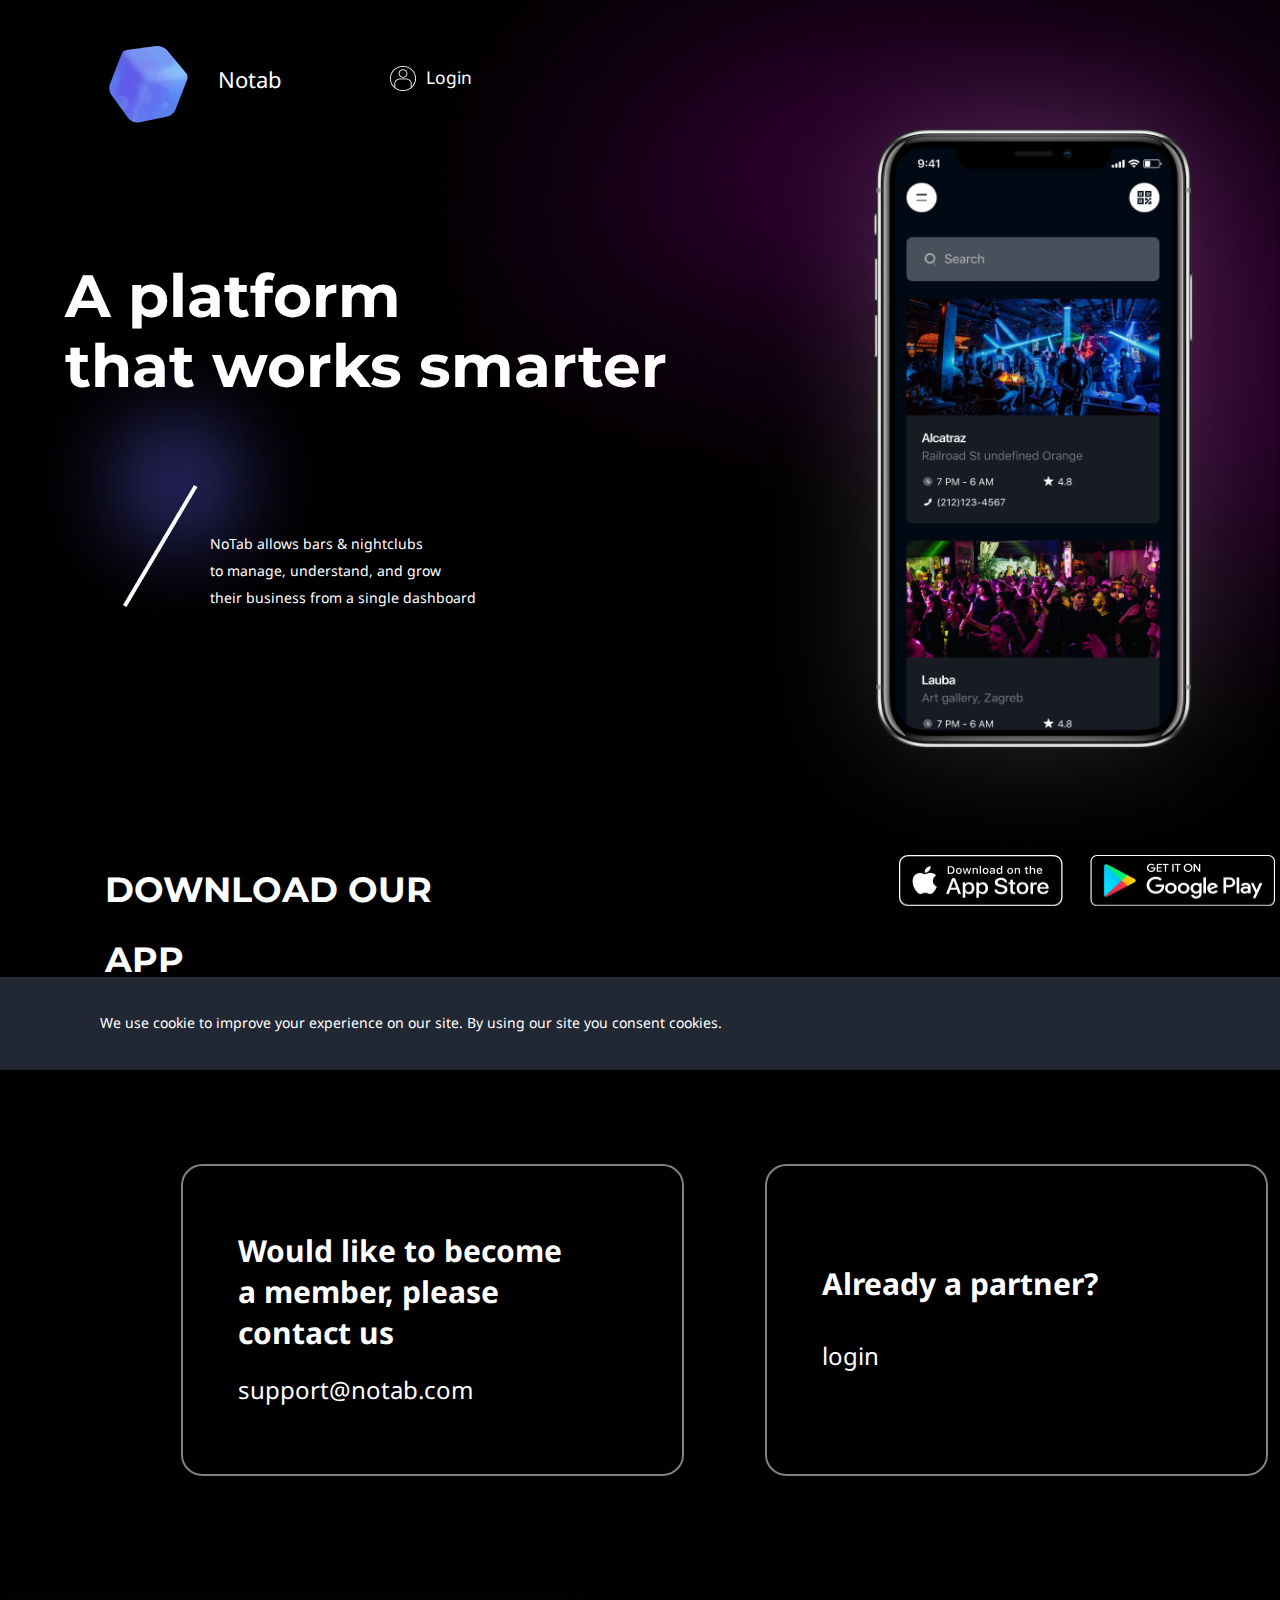
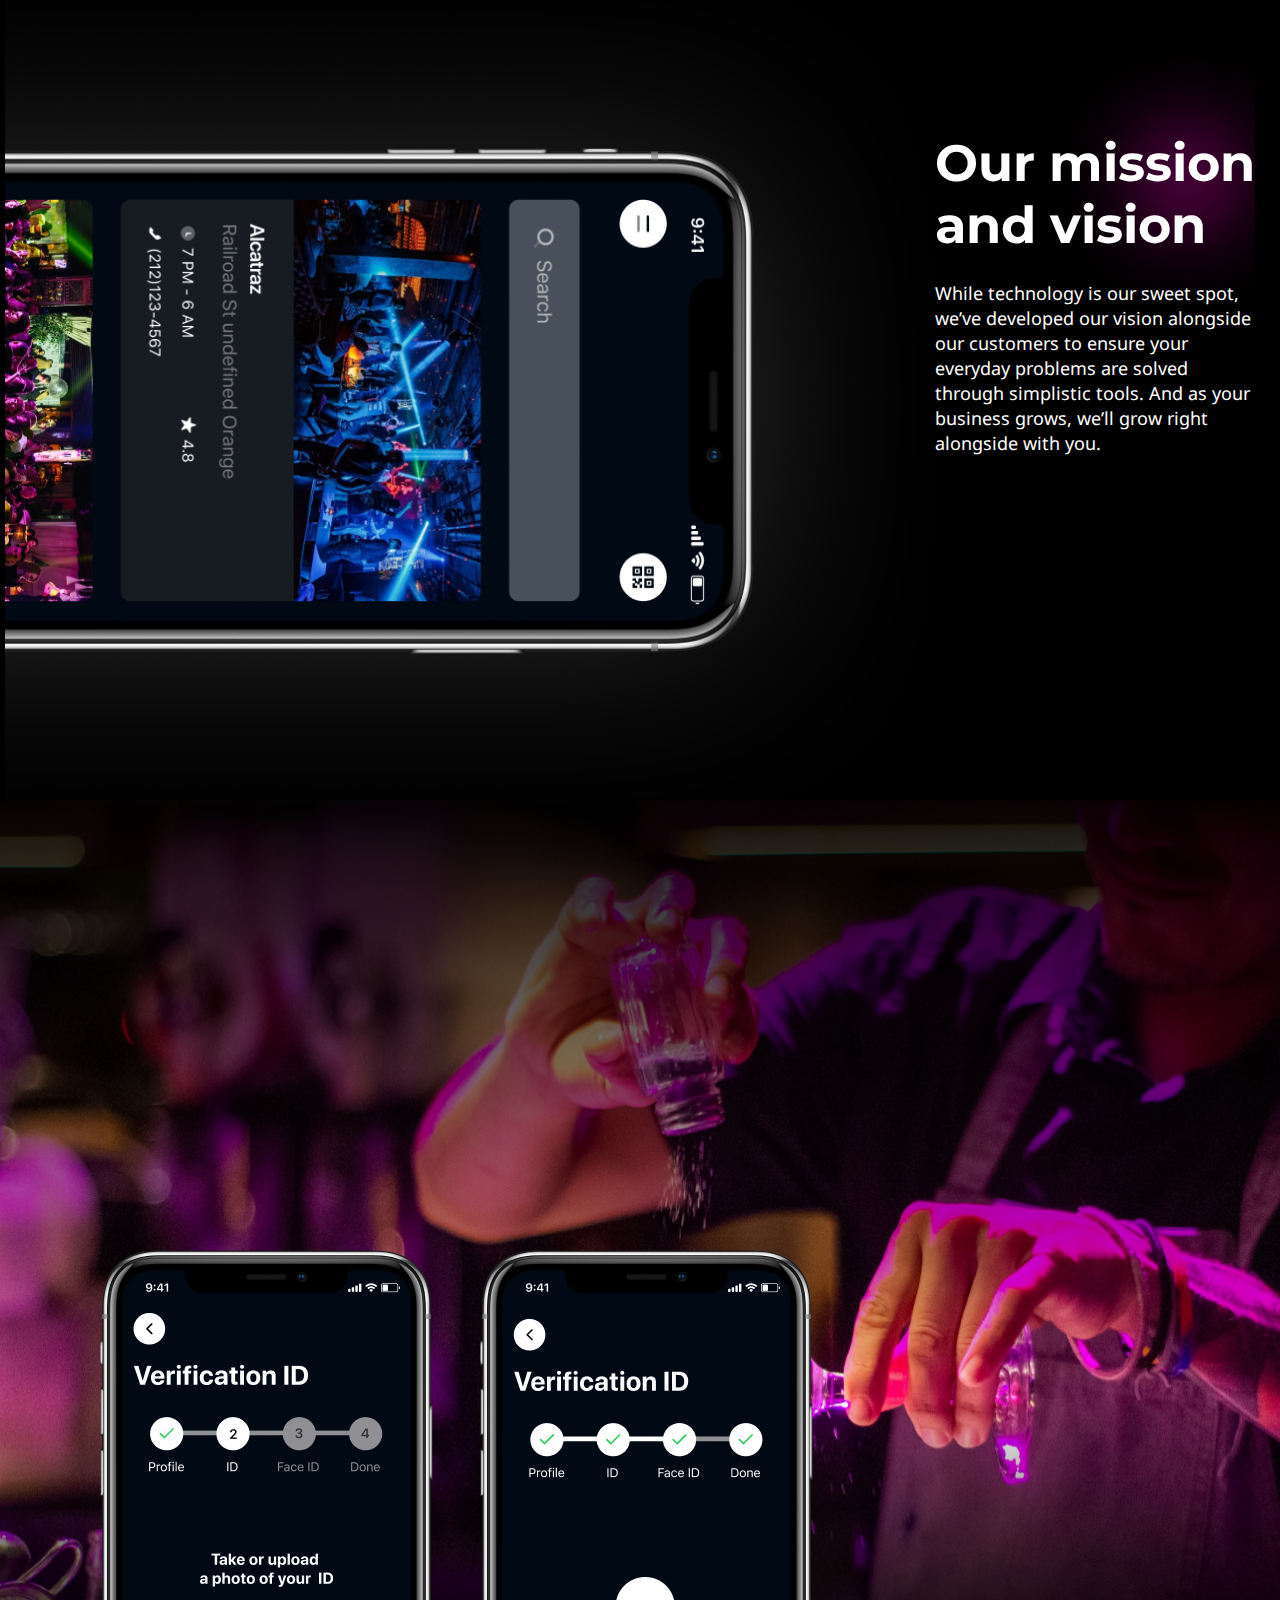
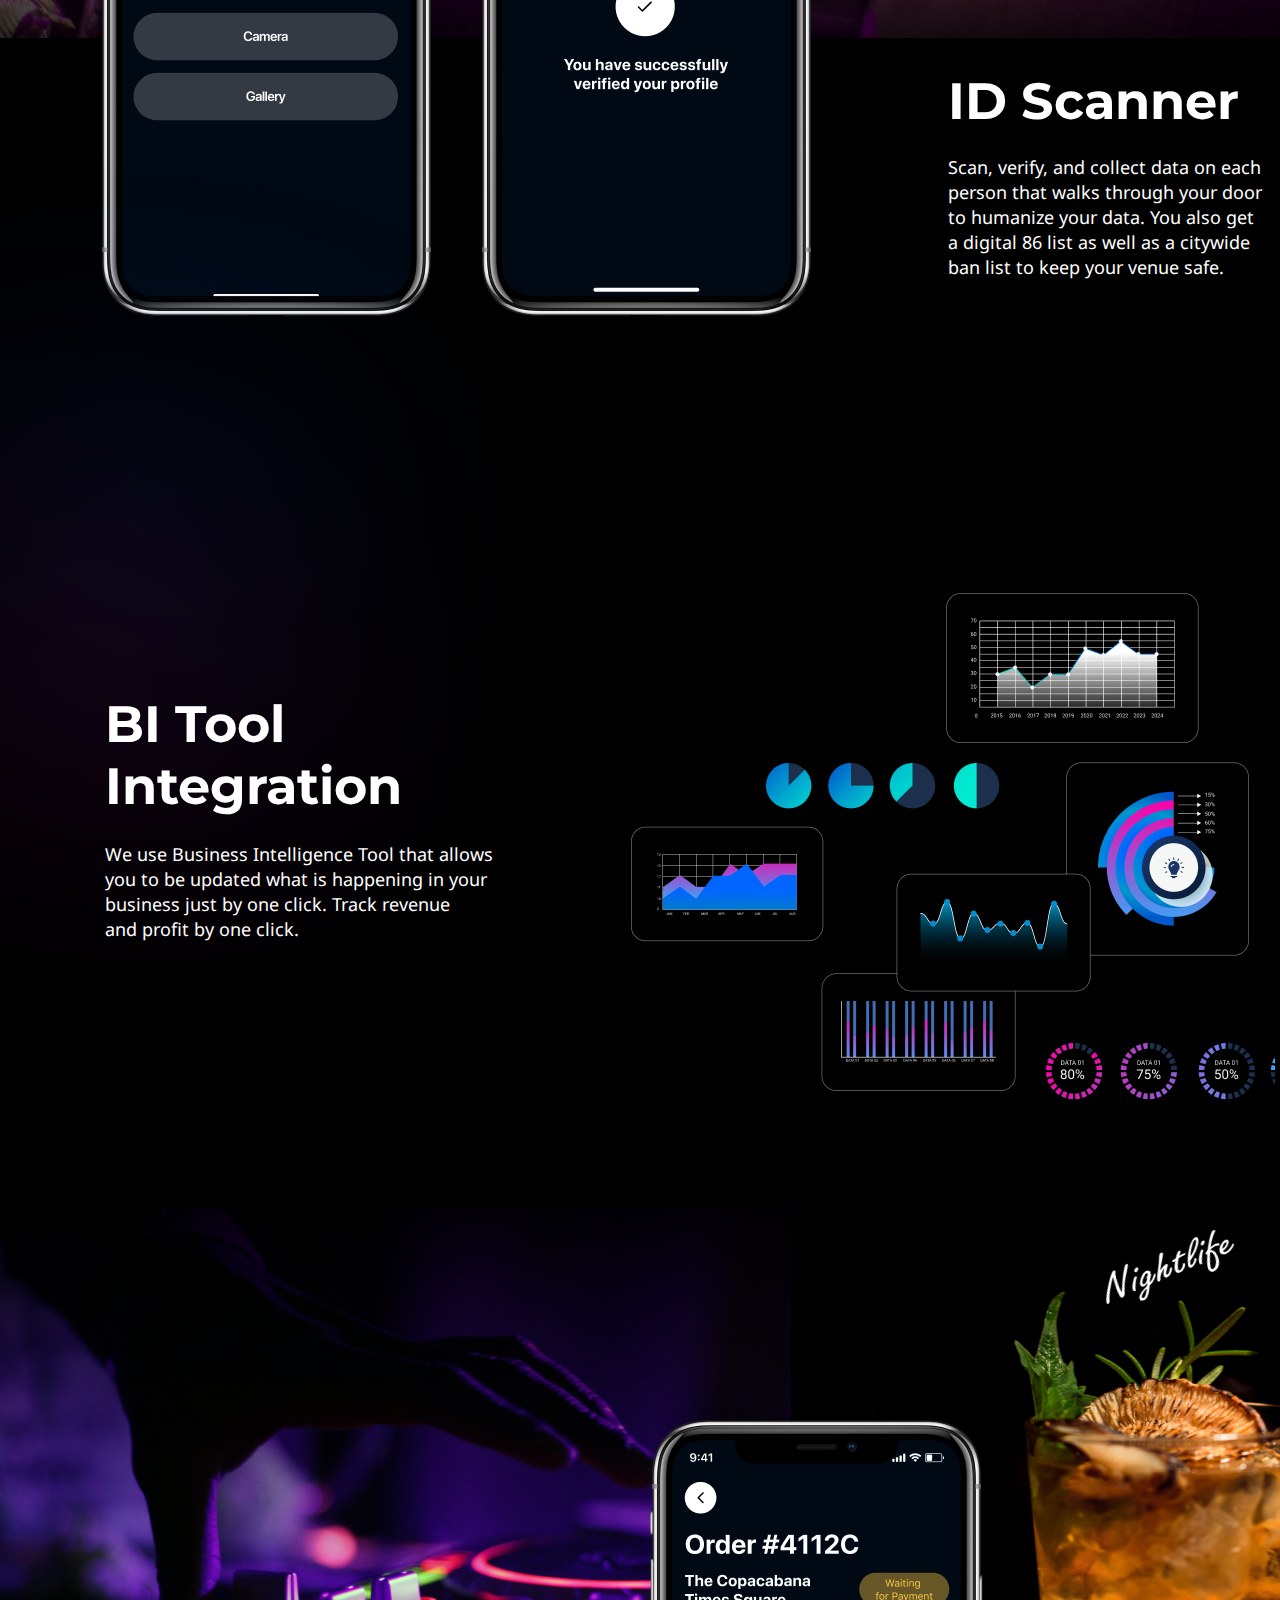
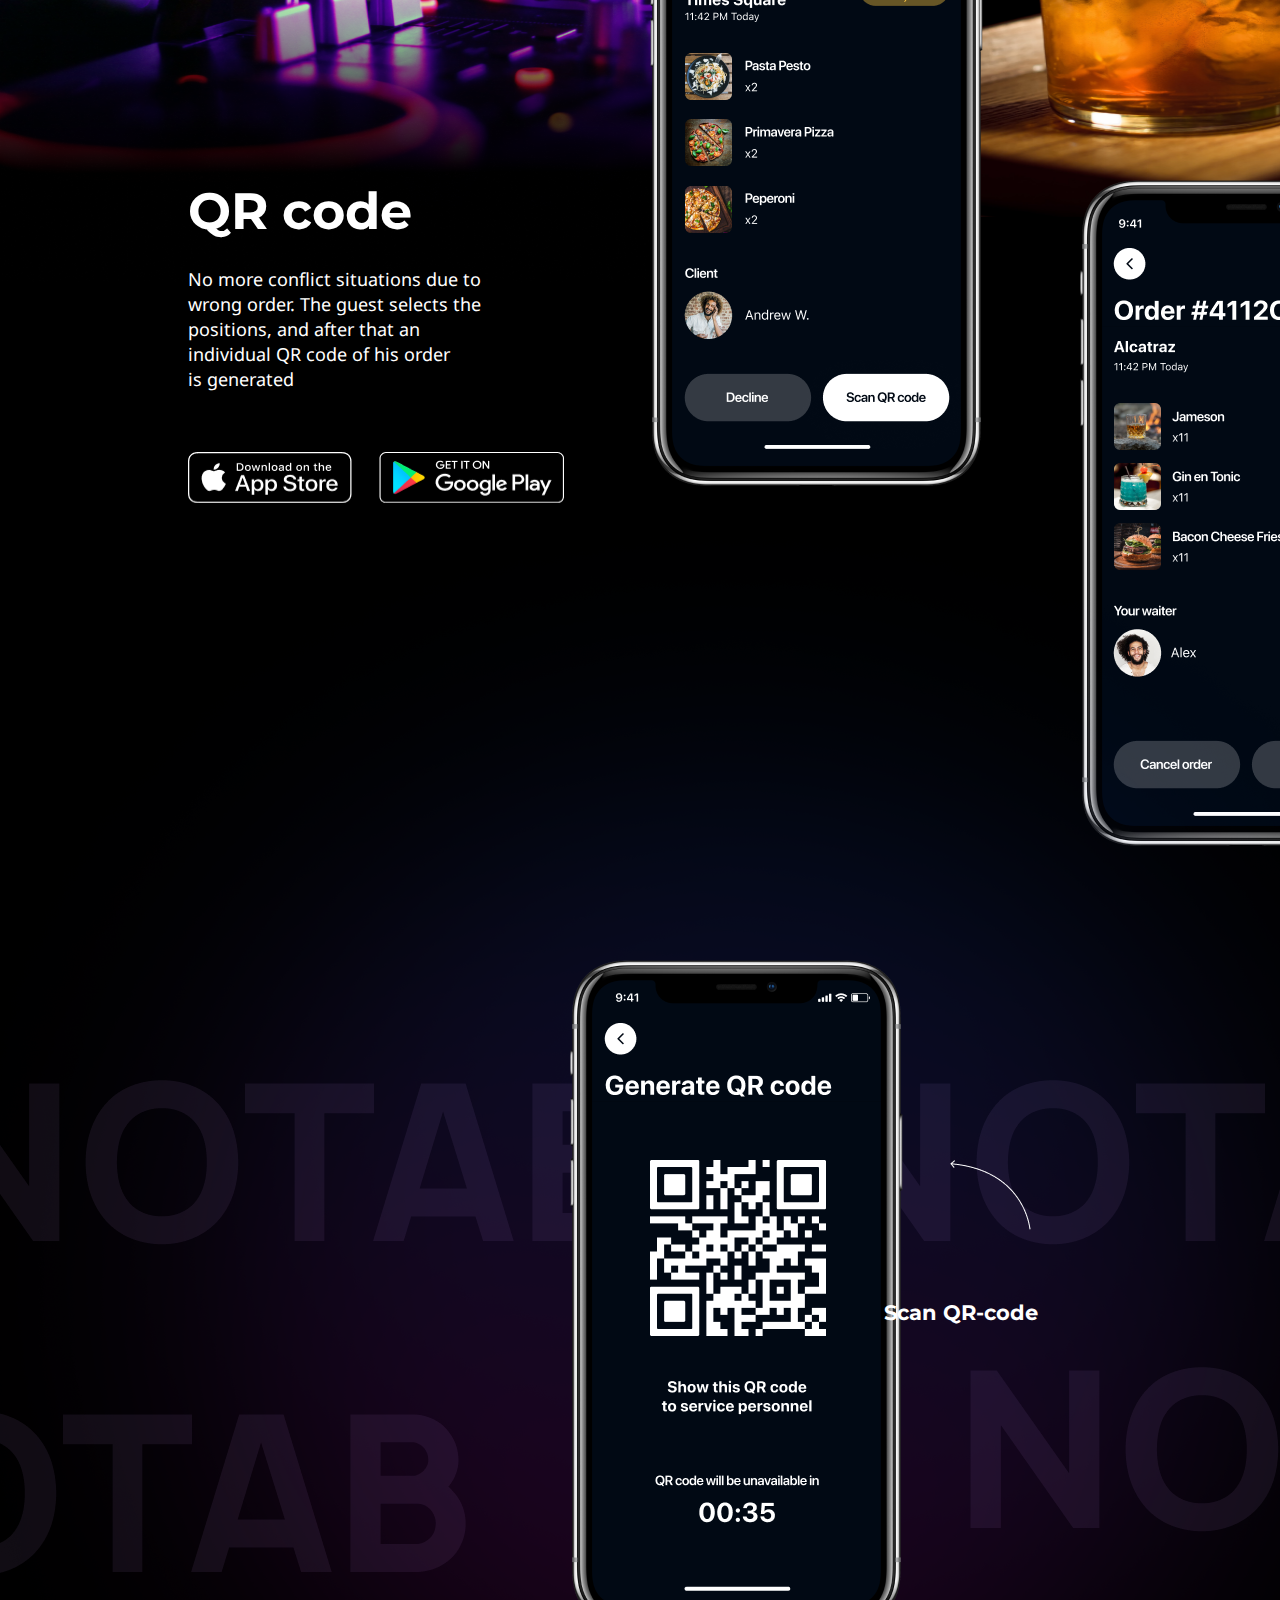
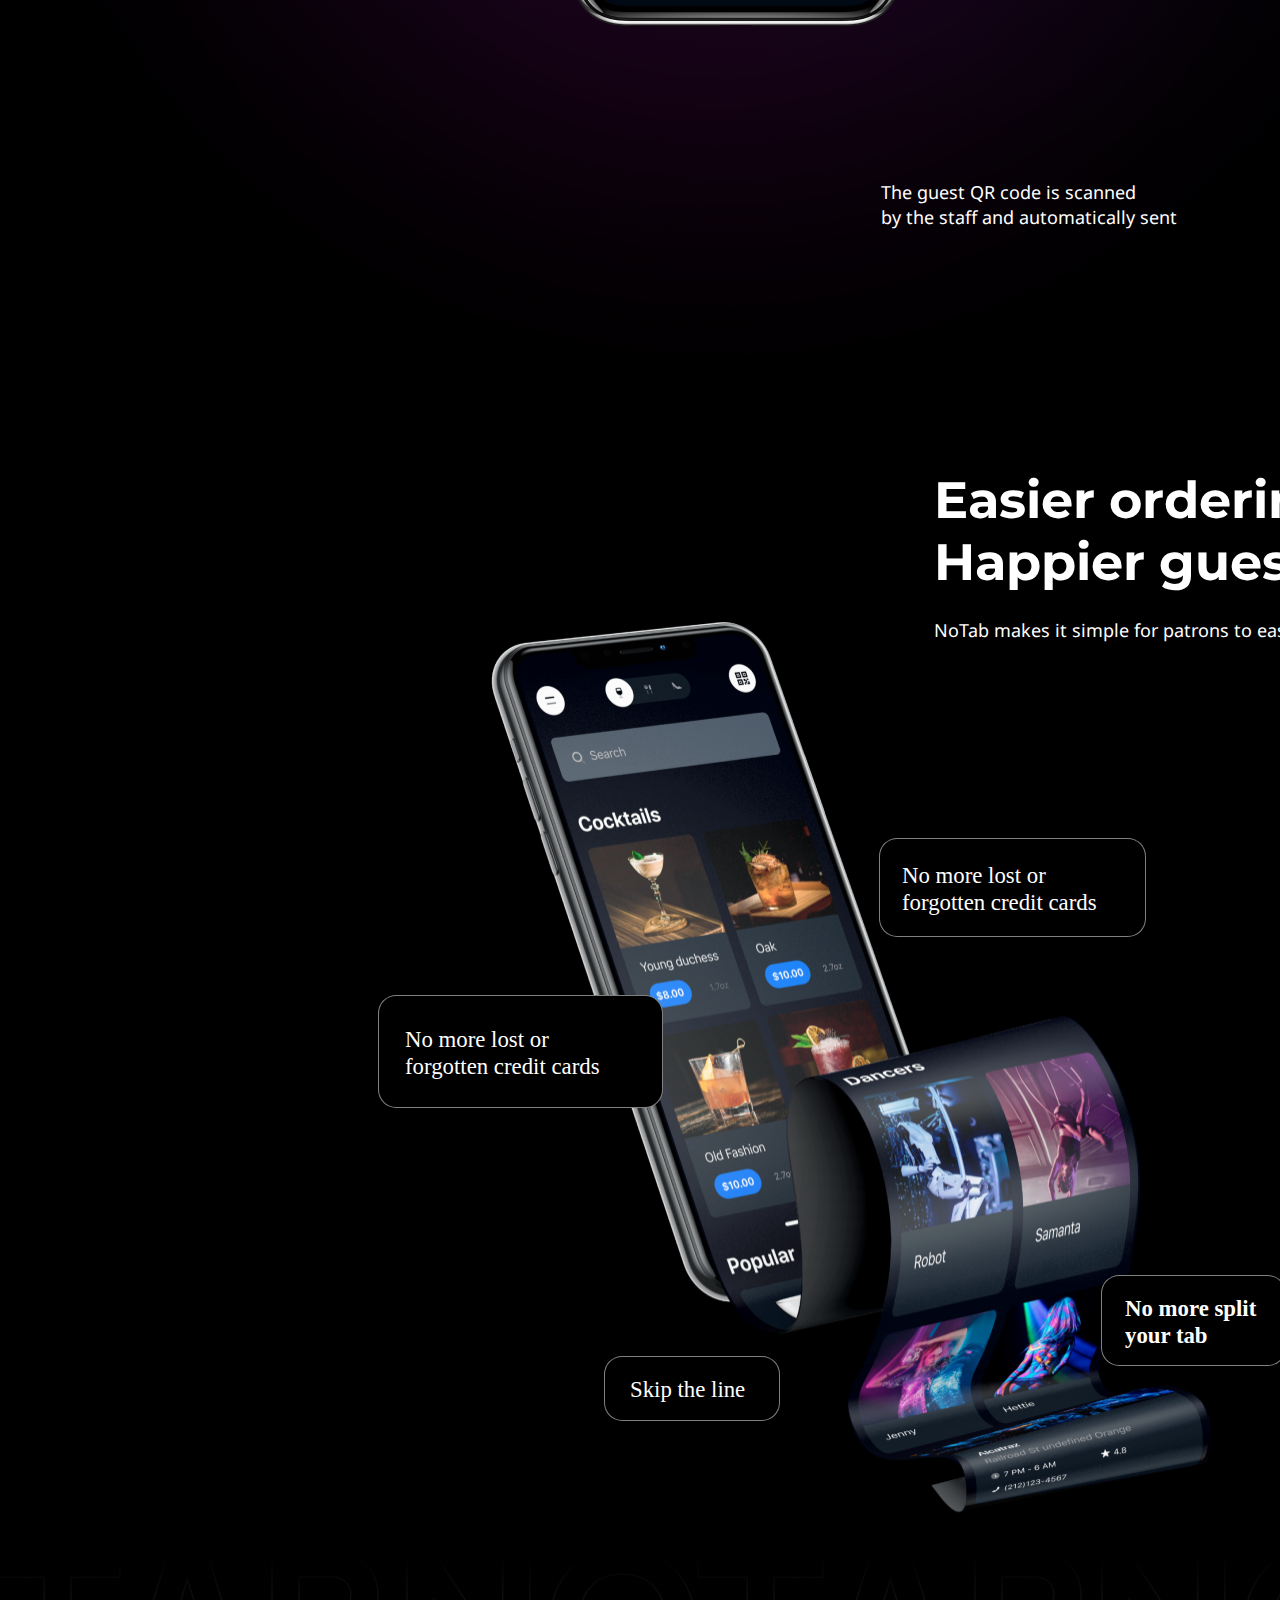
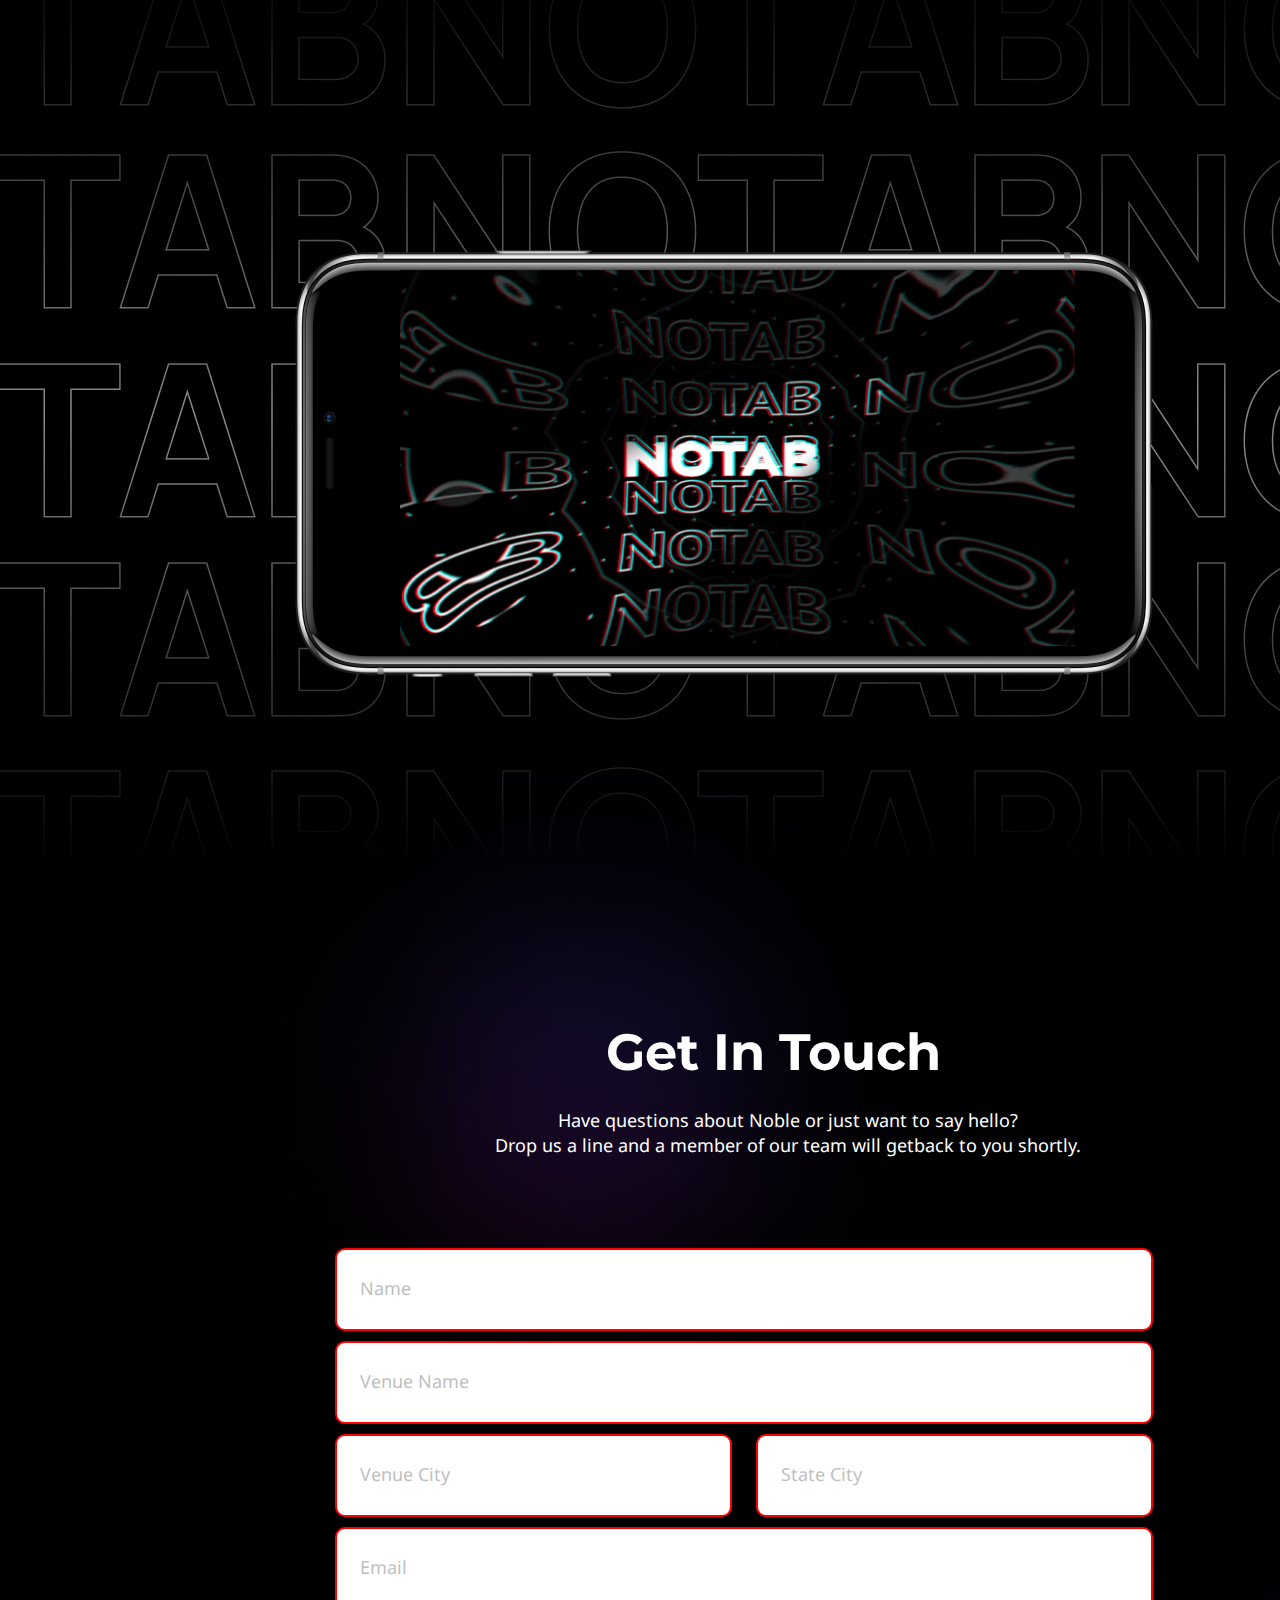
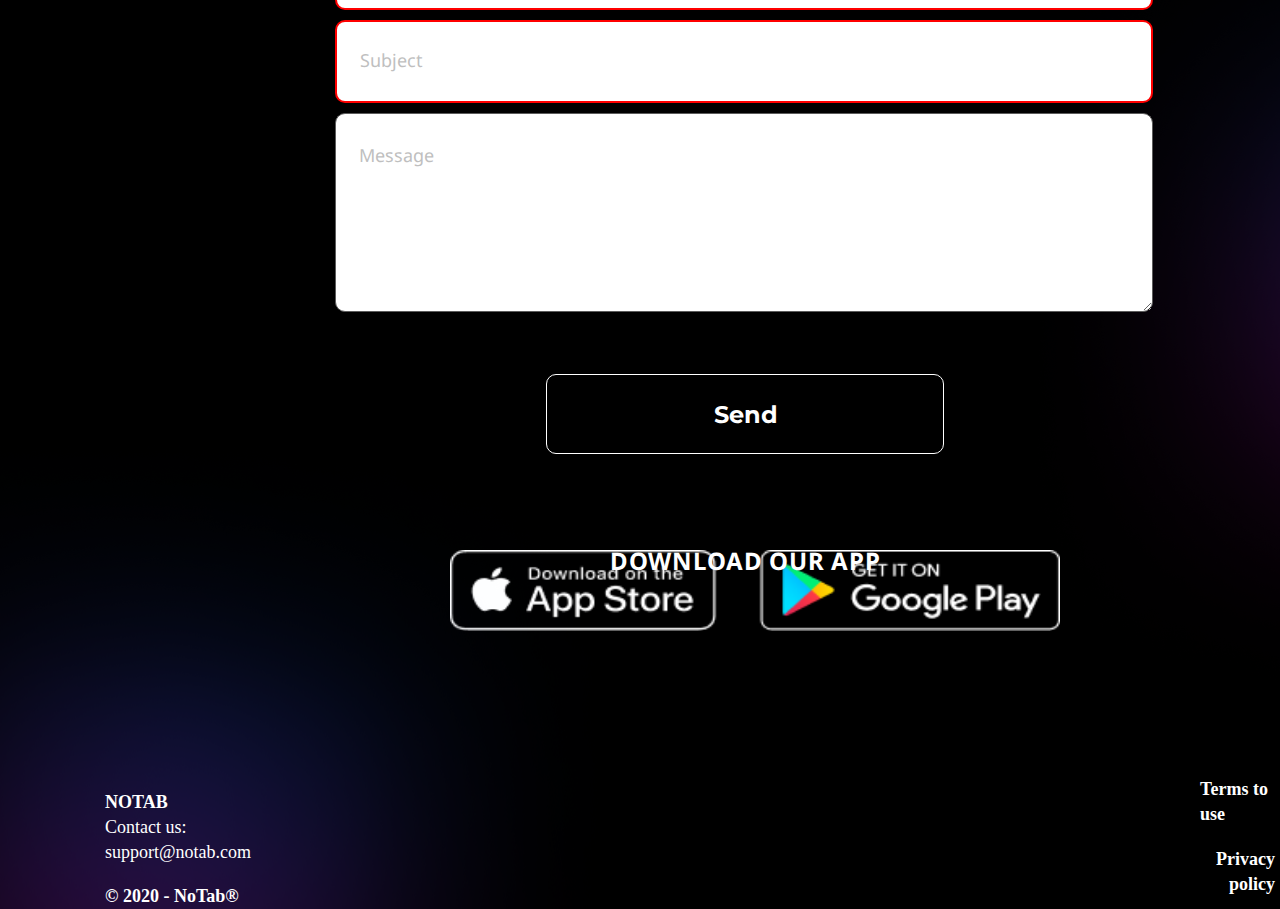
==== commit 5f548efb: "new" ====
--- a/index.html
+++ b/index.html
@@ -1,270 +1,270 @@
 <!DOCTYPE html>
 <html lang="en">
 
-<>
-	<meta charset="UTF-8">
-	<meta http-equiv="X-UA-Compatible" content="IE=edge">
-	<meta name="viewport" content="width=device-width, initial-scale=1.0">
-	<link rel="stylesheet" href="scss/style.css">
-	<title>Purrweb</title>
-	<link rel="preconnect" href="https://fonts.gstatic.com">
-	<link href="https://fonts.googleapis.com/css2?family=Montserrat:wght@700&display=swap" rel="stylesheet">
-	<link rel="preconnect" href="https://fonts.gstatic.com">
-	<link href="https://fonts.googleapis.com/css2?family=Noto+Sans&display=swap" rel="stylesheet">
-	</head>
-
-	<body>
-
-
-		<div class="wrapper">
-			<div class="container">
-				<div class="head">
-
-					<div class="head__row">
-						<div class="head__body">
-							<div class="head__left">
-								<div class="head__logo">
+
+<meta charset="UTF-8">
+<meta http-equiv="X-UA-Compatible" content="IE=edge">
+<meta name="viewport" content="width=device-width, initial-scale=1.0">
+<link rel="stylesheet" href="scss/style.css">
+<title>Purrweb</title>
+<link rel="preconnect" href="https://fonts.gstatic.com">
+<link href="https://fonts.googleapis.com/css2?family=Montserrat:wght@700&display=swap" rel="stylesheet">
+<link rel="preconnect" href="https://fonts.gstatic.com">
+<link href="https://fonts.googleapis.com/css2?family=Noto+Sans&display=swap" rel="stylesheet">
+</head>
+
+<body>
+
+
+	<div class="wrapper">
+		<div class="container">
+			<div class="head">
+
+				<div class="head__row">
+					<div class="head__body">
+						<div class="head__left">
+							<div class="head__logo">
+
+							</div>
+							<div class="head__title">Notab</div>
+
+						</div>
+						<div class="head__right">
+							<div class="head__lable">
+
+							</div>
+							<div class="head__login">Login</div>
+						</div>
+
+					</div>
+
+				</div>
+
+			</div>
+			<div class="what">
+
+				<div class="what__row">
+					<div class="what__body">
+						<div class="what__left">
+							<div class="what__title">A platform <br> that works smarter</div>
+							<div class="what__text">NoTab allows bars & nightclubs <br> to manage, understand, and grow <br>
+								their
+								business from a single dashboard</div>
+						</div>
+						<div class="what__right">
+							<div class="what__img">
+
+							</div>
+						</div>
+					</div>
+				</div>
+
+			</div>
+			<div class="our">
+
+				<div class="our__row">
+					<div class="our__body">
+						<div class="our__left">
+							<div class="our__text">DOWNLOAD OUR APP
+
+							</div>
+						</div>
+						<div class="our__right">
+							<div class="our__soc">
+
+							</div>
+						</div>
+					</div>
+				</div>
+
+			</div>
+			<div class="cook">
+				<div class="cook__text">We use cookie to improve your experience on our site. By using our site you
+					consent cookies.</div>
+				<div class="cook__btn">
+					<p></p><input type="button" value="">Ok</p>
+				</div>
+			</div>
+
+			<div class="like">
+
+				<div class="like__row">
+					<div class="like__body">
+						<div class="like__left">
+							<div class="like__text">Would like to become <br> a member, please <br> contact us</div>
+							<div class="like__email">
+								<a href="http://google.com">support@notab.com</a>
+							</div>
+						</div>
+						<div class="like__right">
+							<div class="like__text1">Already a partner?</div>
+							<div class="like__log">
+								<a href="http://google.com">login</a>
+							</div>
+						</div>
+					</div>
+				</div>
+
+			</div>
+			<div class="miss">
+				<div class="miss__row">
+					<div class="miss__body">
+						<div class="miss__left"></div>
+						<div class="miss__right">
+							<div class="miss__title">Our mission <br> and vision
+							</div>
+							<div class="miss__text">While technology is our sweet spot, <br> we’ve developed our vision
+								alongside <br>
+								our customers to ensure your <br> everyday problems are solved <br> through simplistic tools.
+								And as
+								your <br> business grows, we’ll grow right <br> alongside with you. </div>
+						</div>
+
+					</div>
+				</div>
+
+			</div>
+			<div class="scan">
+				<div class="scan__row">
+					<div class="scan__title">ID Scanner</div>
+					<div class="scan__text">Scan, verify, and collect data on each <br> person that walks through your
+						door
+						<br>
+						to humanize your data. You also get <br>
+						a digital 86 list as well as a citywide <br> ban list to keep your venue safe.
+					</div>
+				</div>
+
+			</div>
+			<div class="tool">
+				<div class="tool__row">
+					<div class="tool__left">
+						<div class="tool__title">BI Tool Integration</div>
+						<div class="tool__text">We use Business Intelligence Tool that allows <br> you to be updated what
+							is
+							happening
+							in your <br> business just by one click. Track revenue <br>
+							and profit by one click. </div>
+					</div>
+					<div class="tool__right">
+
+
+					</div>
+
+				</div>
+
+			</div>
+			<div class="qr">
+				<div class="qr__row">
+					<div class="qr__left">
+						<div class="qr__title">QR code</div>
+						<div class="qr__text">No more conflict situations due to <br> wrong order. The guest selects the
+							<br>
+							positions,
+							and after that an <br> individual QR code of his order <br> is generated
+						</div>
+						<div class="qr__soc">
+
+						</div>
+					</div>
+					<div class="qr__right">
+						<div class="qr__text1"></div>
+						<div class="qr__text2">Scan QR-code</div>
+
+					</div>
+
+
+				</div>
+				<div class="qr__columns">
+					<div class="qr__foot">Generate your <br> QR-code</div>
+					<div class="qr__foot1">The guest QR code is scanned <br>
+						by the staff and automatically sent</div>
+				</div>
+
+
+			</div>
+			<div class="hap">
+
+				<div class="hap__row">
+					<div class="hap__body">
+						<div class="hap__column">
+							<div class="hap__title">Easier ordering. <br>
+								Happier guests.</div>
+						</div>
+						<div class="hap__subtitle">NoTab makes it simple for patrons to easily</div>
+
+						<div class="hap__text">No more lost or <br>
+							forgotten credit cards</div>
+						<div class="hap__text1">No more lost or <br>
+							forgotten credit cards</div>
+						<div class="hap__text2">No more split <br>
+							your tab</div>
+						<div class="hap__text3">Skip the line</div>
+
+					</div>
+				</div>
+
+			</div>
+			<div class="gett">
+
+				<div class="gett__row">
+					<div class="gett__body">
+						<div class="gett__title">Get In Touch
+						</div>
+						<div class="gett__text">Have questions about Noble or just want to say hello? <br>
+							Drop us a line and a member of our team will getback to you shortly.</div>
+						<div class="gett__form">
+							<form action="*">
+								<p><input placeholder="Name" class="text" type="text" required></p>
+								<p><input placeholder="Venue Name" class="text" type="text" required></p>
+
+								<input placeholder="Venue City" class="text1" type="text" required>
+								<p><input placeholder="State City" class="text2" type="text" required></p>
+								<p><input placeholder="Email" class="email" type="email" required></p>
+								<p><input placeholder="Subject" class="text" type="text" required></p>
+								<textarea placeholder="Message" class="textarea" name="textarea"></textarea>
+								<button type="submit" class="btn">Send</button>
+							</form>
+
+						</div>
+					</div>
+				</div>
+
+			</div>
+			<div class="app">
+
+				<div class="app__row">
+					<div class="app__body">
+						<div class="app__title">DOWNLOAD OUR APP</div>
+						<div class="app__img">
+
+						</div>
+						<div class="app__columns">
+							<div class="app__left">
+								<div class="app__text">NOTAB</div>
+								<div class="app__contact">Contact us: <br> support@notab.com</div>
+								<div class="app__years">© 2020 - NoTab®</div>
+							</div>
+							<div class="app__right">
+								<div class="app__text1">
+									Terms to use
 
 								</div>
-								<div class="head__title">Notab</div>
-
-							</div>
-							<div class="head__right">
-								<div class="head__lable">
+								<div class="app__text2">
+									Privacy policy
 
 								</div>
-								<div class="head__login">Login</div>
-							</div>
-
-						</div>
-
-					</div>
-
-				</div>
-				<div class="what">
-
-					<div class="what__row">
-						<div class="what__body">
-							<div class="what__left">
-								<div class="what__title">A platform <br> that works smarter</div>
-								<div class="what__text">NoTab allows bars & nightclubs <br> to manage, understand, and grow <br>
-									their
-									business from a single dashboard</div>
-							</div>
-							<div class="what__right">
-								<div class="what__img">
-
-								</div>
-							</div>
-						</div>
-					</div>
-
-				</div>
-				<div class="our">
-
-					<div class="our__row">
-						<div class="our__body">
-							<div class="our__left">
-								<div class="our__text">DOWNLOAD OUR APP
-
-								</div>
-							</div>
-							<div class="our__right">
-								<div class="our__soc">
-
-								</div>
-							</div>
-						</div>
-					</div>
-
-				</div>
-				<div class="cook">
-					<div class="cook__text">We use cookie to improve your experience on our site. By using our site you
-						consent cookies.</div>
-					<div class="cook__btn">
-						<p></p><input type="button" value="">Ok</p>
-					</div>
-				</div>
-
-				<div class="like">
-
-					<div class="like__row">
-						<div class="like__body">
-							<div class="like__left">
-								<div class="like__text">Would like to become <br> a member, please <br> contact us</div>
-								<div class="like__email">
-									<a href="http://google.com">support@notab.com</a>
-								</div>
-							</div>
-							<div class="like__right">
-								<div class="like__text1">Already a partner?</div>
-								<div class="like__log">
-									<a href="http://google.com">login</a>
-								</div>
-							</div>
-						</div>
-					</div>
-
-				</div>
-				<div class="miss">
-					<div class="miss__row">
-						<div class="miss__body">
-							<div class="miss__left"></div>
-							<div class="miss__right">
-								<div class="miss__title">Our mission <br> and vision
-								</div>
-								<div class="miss__text">While technology is our sweet spot, <br> we’ve developed our vision
-									alongside <br>
-									our customers to ensure your <br> everyday problems are solved <br> through simplistic tools.
-									And as
-									your <br> business grows, we’ll grow right <br> alongside with you. </div>
-							</div>
-
-						</div>
-					</div>
-
-				</div>
-				<div class="scan">
-					<div class="scan__row">
-						<div class="scan__title">ID Scanner</div>
-						<div class="scan__text">Scan, verify, and collect data on each <br> person that walks through your
-							door
-							<br>
-							to humanize your data. You also get <br>
-							a digital 86 list as well as a citywide <br> ban list to keep your venue safe.
-						</div>
-					</div>
-
-				</div>
-				<div class="tool">
-					<div class="tool__row">
-						<div class="tool__left">
-							<div class="tool__title">BI Tool Integration</div>
-							<div class="tool__text">We use Business Intelligence Tool that allows <br> you to be updated what
-								is
-								happening
-								in your <br> business just by one click. Track revenue <br>
-								and profit by one click. </div>
-						</div>
-						<div class="tool__right">
-
-
-						</div>
-
-					</div>
-
-				</div>
-				<div class="qr">
-					<div class="qr__row">
-						<div class="qr__left">
-							<div class="qr__title">QR code</div>
-							<div class="qr__text">No more conflict situations due to <br> wrong order. The guest selects the
-								<br>
-								positions,
-								and after that an <br> individual QR code of his order <br> is generated
-							</div>
-							<div class="qr__soc">
-
-							</div>
-						</div>
-						<div class="qr__right">
-							<div class="qr__text1"></div>
-							<div class="qr__text2">Scan QR-code</div>
-
-						</div>
-
-
-					</div>
-					<div class="qr__columns">
-						<div class="qr__foot">Generate your <br> QR-code</div>
-						<div class="qr__foot1">The guest QR code is scanned <br>
-							by the staff and automatically sent</div>
-					</div>
-
-
-				</div>
-				<div class="hap">
-
-					<div class="hap__row">
-						<div class="hap__body">
-							<div class="hap__column">
-								<div class="hap__title">Easier ordering. <br>
-									Happier guests.</div>
-							</div>
-							<div class="hap__subtitle">NoTab makes it simple for patrons to easily</div>
-
-							<div class="hap__text">No more lost or <br>
-								forgotten credit cards</div>
-							<div class="hap__text1">No more lost or <br>
-								forgotten credit cards</div>
-							<div class="hap__text2">No more split <br>
-								your tab</div>
-							<div class="hap__text3">Skip the line</div>
-
-						</div>
-					</div>
-
-				</div>
-				<div class="gett">
-
-					<div class="gett__row">
-						<div class="gett__body">
-							<div class="gett__title">Get In Touch
-							</div>
-							<div class="gett__text">Have questions about Noble or just want to say hello? <br>
-								Drop us a line and a member of our team will getback to you shortly.</div>
-							<div class="gett__form">
-								<form action="*">
-									<p><input placeholder="Name" class="text" type="text" required></p>
-									<p><input placeholder="Venue Name" class="text" type="text" required></p>
-
-									<input placeholder="Venue City" class="text1" type="text" required>
-									<p><input placeholder="State City" class="text2" type="text" required></p>
-									<p><input placeholder="Email" class="email" type="email" required></p>
-									<p><input placeholder="Subject" class="text" type="text" required></p>
-									<textarea placeholder="Message" class="textarea" name="textarea"></textarea>
-									<button type="submit" class="btn">Send</button>
-								</form>
-
-							</div>
-						</div>
-					</div>
-
-				</div>
-				<div class="app">
-
-					<div class="app__row">
-						<div class="app__body">
-							<div class="app__title">DOWNLOAD OUR APP</div>
-							<div class="app__img">
-
-							</div>
-							<div class="app__columns">
-								<div class="app__left">
-									<div class="app__text">NOTAB</div>
-									<div class="app__contact">Contact us: <br> support@notab.com</div>
-									<div class="app__years">© 2020 - NoTab®</div>
-								</div>
-								<div class="app__right">
-									<div class="app__text1">
-										Terms to use
-
-									</div>
-									<div class="app__text2">
-										Privacy policy
-
-									</div>
-								</div>
-							</div>
-						</div>
-					</div>
-
-				</div>
-
-			</div>
-
+							</div>
+						</div>
+					</div>
+				</div>
+
+			</div>
 
 		</div>
-	</body>
+
+
+	</div>
+</body>
 
 </html>--- a/scss/style.css
+++ b/scss/style.css
@@ -425,7 +425,7 @@
 	height: 50px;
 	left: 1284px;
 	top: 998px;
-	margin: -20px 0 0 1284px;
+	margin: -10px 0 0 1284px;
 	background: rgba(255, 255, 255, 0.1);
 	border: 0.5px solid #ffffff;
 	border-radius: 6px;
